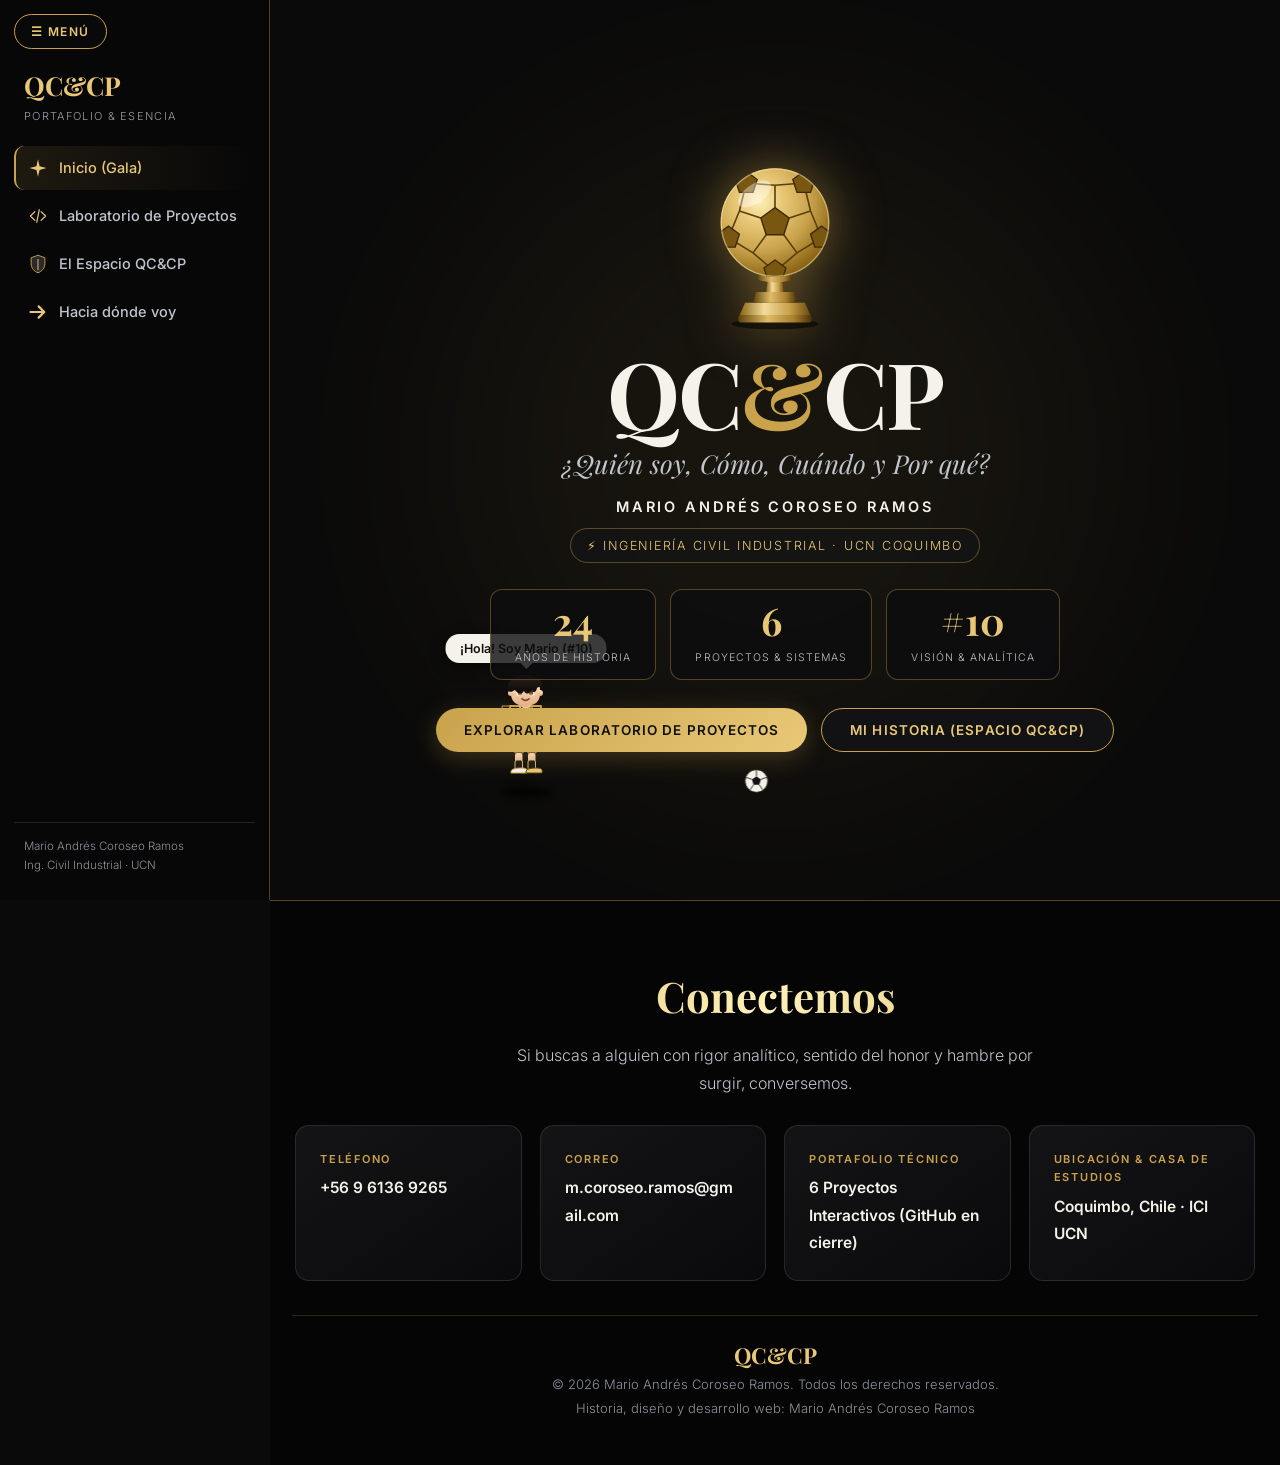
==== index.html @ 082228f5 "Rename index.html.html to index.html" ====
<!DOCTYPE html>
<html lang="es">
<head>
<meta charset="UTF-8">
<meta name="viewport" content="width=device-width, initial-scale=1, viewport-fit=cover">
<title>QC&CP · Mario Andrés Coroseo Ramos | Portafolio & Historia</title>
<link rel="preconnect" href="https://fonts.googleapis.com">
<link rel="preconnect" href="https://fonts.gstatic.com" crossorigin>
<link href="https://fonts.googleapis.com/css2?family=Inter:wght@300;400;500;600;700&family=JetBrains+Mono:wght@400;600&family=Playfair+Display:ital,wght@0,500;0,700;1,400&display=swap" rel="stylesheet">
<style>
:root{
  --bg:#0A0A0A;--panel:#121214;--panel2:#18181c;
  --gold:#C9A24B;--gold2:#E8C877;--silver:#C0C4CC;--text:#F5F2EA;
  --blueU:#1d4ed8;--redU:#dc2626;
  --line:rgba(192,196,204,.14);--goldLine:rgba(201,162,75,.38);
  color-scheme:dark;box-sizing:border-box;
  padding-top:env(safe-area-inset-top,0px);padding-bottom:env(safe-area-inset-bottom,0px)
}
*,*::before,*::after{box-sizing:inherit}
html{scroll-padding-top:env(safe-area-inset-top,0px);scroll-behavior:smooth}
body{margin:0;background:var(--bg);color:var(--text);font:300 16px/1.7 Inter,system-ui,sans-serif;overflow-x:hidden}
h1,h2,h3,h4{font-family:'Playfair Display',Georgia,serif;margin:0;font-weight:700}
.gold{background:linear-gradient(135deg,#C9A24B,#FFF1B8 50%,#C9A24B);-webkit-background-clip:text;background-clip:text;color:transparent}

/* Navegación Lateral */
#menuBtn{position:fixed;top:calc(14px + env(safe-area-inset-top,0px));left:14px;z-index:40;background:#0a0a0acc;border:1px solid var(--gold);color:var(--gold2);border-radius:999px;padding:9px 16px;font:600 12px Inter,sans-serif;letter-spacing:.12em;cursor:pointer;backdrop-filter:blur(8px);transition:.25s}
#menuBtn:hover{background:#C9A24B22;box-shadow:0 0 15px #C9A24B44}
nav{position:fixed;top:0;left:0;bottom:0;width:270px;z-index:35;background:#070708;border-right:1px solid var(--goldLine);padding:calc(68px + env(safe-area-inset-top,0px)) 14px 20px;transform:translateX(-100%);transition:transform .45s cubic-bezier(.5,0,0,1);overflow-y:auto;display:flex;flex-direction:column}
body.open nav{transform:none}
nav .brand{font:700 26px 'Playfair Display',serif;margin:0 10px 4px;color:var(--gold2)}
nav .brand-sub{font-size:11px;color:var(--silver);letter-spacing:.12em;text-transform:uppercase;margin:0 10px 20px;opacity:.8}
nav button{display:flex;gap:11px;align-items:center;width:100%;text-align:left;background:none;border:0;color:var(--silver);font:500 14.5px Inter,sans-serif;padding:12px;border-radius:10px;cursor:pointer;border-left:2px solid transparent;transition:.25s;margin-bottom:4px}
nav button:hover{color:var(--gold2);background:#ffffff08}
nav button.on{color:var(--gold2);border-left-color:var(--gold);background:linear-gradient(90deg,#C9A24B1f,transparent)}
nav button .ni{width:20px;height:20px;flex:0 0 auto}
nav .nav-foot{margin-top:auto;padding:14px 10px 4px;border-top:1px solid var(--line);font-size:11.5px;color:#8e939c}

main{transition:margin .45s cubic-bezier(.5,0,0,1)}
@media(min-width:1040px){body.open main{margin-left:270px}}
.view{display:none;min-height:100vh;padding:86px 22px 80px;animation:fade .6s ease}
.view.on{display:block}
@keyframes fade{from{opacity:0;transform:translateY(14px)}to{opacity:1;transform:none}}
.wrap{max-width:1080px;margin:0 auto;position:relative}
.title{font-size:clamp(32px,5.5vw,54px);margin-bottom:8px}
.sub{color:var(--silver);max-width:700px;margin:0 0 32px;font-size:16px}
.rule{width:90px;height:3px;background:linear-gradient(90deg,#C9A24B,#E8C877);border-radius:3px;margin:14px 0 22px}
.mini{position:absolute;right:0;top:-44px;width:54px;height:70px;pointer-events:none;animation:fl 6s ease-in-out infinite;filter:drop-shadow(0 0 10px #C9A24B88)}

/* Portada Gala */
#inicio{display:none;align-items:center;justify-content:center;text-align:center;position:relative;overflow:hidden}
#inicio.on{display:flex}
#inicio::before{content:"";position:absolute;width:72vmin;height:72vmin;background:var(--gold);opacity:.07;filter:blur(110px);border-radius:50%}
.trophy{display:block;width:136px;height:178px;margin:0 auto 14px;animation:fl 6s ease-in-out infinite;filter:drop-shadow(0 0 26px #C9A24B88)}
@keyframes fl{50%{transform:translateY(-14px)}}
.hero h1{font-size:clamp(46px,9.5vw,92px);letter-spacing:-.02em;line-height:1}
.hero h1 span{color:var(--gold)}
.hero h2{font:italic 400 clamp(17px,3vw,26px) 'Playfair Display',serif;color:var(--silver);margin:8px 0 14px}
.role-badge{display:inline-flex;align-items:center;gap:8px;border:1px solid var(--goldLine);background:#141416cc;padding:6px 16px;border-radius:999px;font-size:12.5px;letter-spacing:.14em;text-transform:uppercase;color:var(--gold2);margin-top:8px}
.cta-group{display:flex;gap:14px;justify-content:center;flex-wrap:wrap;margin-top:28px}
.cta{background:linear-gradient(135deg,#C9A24B,#E8C877);color:#111;border:0;border-radius:999px;padding:13px 28px;font:600 13.5px Inter,sans-serif;letter-spacing:.08em;cursor:pointer;transition:.25s;box-shadow:0 6px 24px #C9A24B44}
.cta:hover{transform:translateY(-2px);box-shadow:0 10px 30px #E8C87766}
.cta.sec{background:#121215;color:var(--gold2);border:1px solid var(--gold);box-shadow:none}
.cta.sec:hover{background:#C9A24B18}
.counters{display:flex;gap:14px;flex-wrap:wrap;justify-content:center;margin-top:26px}
.counters div{border:1px solid var(--goldLine);background:#0d0d10cc;border-radius:12px;padding:10px 24px;min-width:128px}
.counters b{display:block;font:700 38px/1.1 'Playfair Display',serif;color:var(--gold2)}
.counters small{color:var(--silver);letter-spacing:.1em;text-transform:uppercase;font-size:10.5px}

/* Selector de Trajes del Mini Mario */
.wardrobe-bar{display:flex;align-items:center;justify-content:space-between;flex-wrap:wrap;gap:12px;background:linear-gradient(145deg,#151519,#0d0d10);border:1px solid var(--goldLine);border-radius:14px;padding:12px 18px;margin-bottom:28px}
.wardrobe-bar span{font-size:13px;color:var(--silver);font-weight:500}
.wardrobe-bar span b{color:var(--gold2)}
.outfit-btns{display:flex;gap:8px;flex-wrap:wrap}
.outfit-btn{background:#0b0b0d;border:1px solid var(--line);color:var(--silver);padding:6px 12px;border-radius:999px;font:600 12px Inter,sans-serif;cursor:pointer;transition:.2s;display:flex;align-items:center;gap:6px}
.outfit-btn:hover,.outfit-btn.on{border-color:var(--gold);color:#111;background:linear-gradient(135deg,#C9A24B,#E8C877)}

/* Laboratorio de Proyectos (Grid & Simuladores) */
.proj-grid{display:grid;gap:24px;grid-template-columns:repeat(auto-fit,minmax(320px,1fr))}
.proj-card{background:linear-gradient(160deg,#151519,#0c0c0e);border:1px solid var(--line);border-radius:16px;overflow:hidden;display:flex;flex-direction:column;transition:.35s;position:relative}
.proj-card:hover,.proj-card.active-sim{border-color:var(--gold);transform:translateY(-5px);box-shadow:0 14px 36px #000c,0 0 24px #C9A24B28}
.proj-stage{position:relative;height:215px;background:#08080a;border-bottom:1px solid var(--line);padding:12px;overflow:hidden;font-family:'JetBrains Mono',monospace;user-select:none}
.stage-top{display:flex;align-items:center;justify-content:space-between;margin-bottom:8px;padding-bottom:6px;border-bottom:1px solid #ffffff12;font-size:10.5px;color:#8e939c}
.stage-dots{display:flex;gap:5px}
.stage-dots i{width:8px;height:8px;border-radius:50%;display:inline-block}
.stage-dots i:nth-child(1){background:#ff5f56}.stage-dots i:nth-child(2){background:#ffbd2e}.stage-dots i:nth-child(3){background:#27c93f}
.outfit-pill{background:#C9A24B22;border:1px solid var(--gold);color:var(--gold2);padding:2px 8px;border-radius:999px;font:600 10px Inter,sans-serif}

/* Cursor simulado dentro de cada proyecto */
.sim-cursor{position:absolute;width:18px;height:18px;z-index:10;pointer-events:none;filter:drop-shadow(0 2px 4px #000)}
.sim-cursor::after{content:"";position:absolute;left:-4px;top:-4px;width:22px;height:22px;border-radius:50%;border:2px solid var(--gold2);opacity:0;transform:scale(.4)}
.Cursor-1{animation:cur1 6s infinite ease-in-out}
.Cursor-2{animation:cur2 6.5s infinite ease-in-out}
.Cursor-3{animation:cur3 7s infinite ease-in-out}
.Cursor-4{animation:cur4 6s infinite ease-in-out}
.Cursor-5{animation:cur5 6.2s infinite ease-in-out}
.Cursor-6{animation:cur6 5.8s infinite ease-in-out}
@keyframes cur1{0%,100%{left:78%;top:76%}25%{left:28%;top:42%}30%{left:28%;top:42%;transform:scale(.85)}55%{left:74%;top:36%}60%{left:74%;top:36%;transform:scale(.85)}80%{left:52%;top:75%}}
@keyframes cur2{0%,100%{left:80%;top:78%}20%{left:24%;top:32%}45%{left:48%;top:54%}70%{left:78%;top:74%;transform:scale(.85)}}
@keyframes cur3{0%,100%{left:18%;top:74%}35%{left:48%;top:74%;transform:scale(.85)}70%{left:76%;top:38%}}
@keyframes cur4{0%,100%{left:25%;top:38%}30%{left:62%;top:38%;transform:scale(.85)}65%{left:75%;top:75%;transform:scale(.85)}}
@keyframes cur5{0%,100%{left:22%;top:44%}35%{left:68%;top:44%;transform:scale(.85)}70%{left:50%;top:74%}}
@keyframes cur6{0%,100%{left:30%;top:45%}40%{left:36%;top:40%;transform:scale(.88)}75%{left:78%;top:68%;transform:scale(.88)}}

/* Componentes de las simulaciones UI */
.ui-grid{display:grid;grid-template-columns:1fr 1fr;gap:8px;font-size:11px}
.ui-box{background:#121318;border:1px solid #ffffff14;border-radius:6px;padding:7px}
.ui-kpi{font-size:15px;font-weight:700;color:var(--gold2);display:block}
.ui-bar{height:6px;background:#222;border-radius:4px;overflow:hidden;margin-top:4px}
.ui-bar > span{display:block;height:100%;background:linear-gradient(90deg,#C9A24B,#27c93f);animation:barPulse 4s infinite alternate}
@keyframes barPulse{0%{width:62%}100%{width:94%}}
.ui-btn-sim{display:inline-block;margin-top:6px;padding:4px 9px;border-radius:4px;background:#C9A24B33;border:1px solid var(--gold);color:var(--gold2);font-size:10px;animation:btnFlash 3s infinite}
@keyframes btnFlash{0%,80%,100%{background:#C9A24B22;color:var(--gold2)}90%{background:var(--gold2);color:#111}}
.sap-step{display:flex;align-items:center;justify-content:space-between;background:#12141a;border:1px solid #ffffff14;padding:4px 8px;border-radius:4px;margin-bottom:4px;font-size:10.5px}
.sap-step b{color:var(--gold2)}
.sap-ok{color:#27c93f;font-weight:700;animation:blinkOk 3s infinite}
@keyframes blinkOk{0%,45%{opacity:.25}50%,100%{opacity:1}}

.proj-body{padding:20px 22px 22px;display:flex;flex-direction:column;flex:1}
.proj-body small{color:var(--gold);letter-spacing:.15em;text-transform:uppercase;font-size:11px;font-weight:600}
.proj-body h3{font-size:21px;margin:4px 0 8px;color:var(--text)}
.proj-body p{color:var(--silver);font-size:14px;margin:0 0 14px;flex:1}
.tech-tags{display:flex;gap:6px;flex-wrap:wrap;margin-bottom:16px}
.tech-tags span{font-size:11px;background:#ffffff09;border:1px solid var(--line);color:var(--silver);padding:3px 9px;border-radius:6px}
.proj-actions{display:flex;gap:10px;align-items:center;margin-top:auto}
.btn-gh{flex:1;display:inline-flex;align-items:center;justify-content:center;gap:8px;background:linear-gradient(135deg,#C9A24B,#E8C877);color:#111;text-decoration:none;font:600 12.5px Inter,sans-serif;padding:10px 14px;border-radius:9px;transition:.25s;cursor:pointer;border:0}
.btn-gh:hover{filter:brightness(1.1);transform:translateY(-1px)}
.btn-gh.pending{background:#18181f;color:var(--gold2);border:1px dashed var(--gold)}
.btn-gh.pending:hover{background:#C9A24B22}
.btn-try{background:#16161a;border:1px solid var(--goldLine);color:var(--gold2);padding:10px 12px;border-radius:9px;font:600 12px Inter,sans-serif;cursor:pointer;transition:.2s}
.btn-try:hover{background:#C9A24B22}

/* Espacio Unificado QC&CP (Sub-tabs) */
.subtabs{display:flex;gap:8px;flex-wrap:wrap;margin-bottom:26px;border-bottom:1px solid var(--line);padding-bottom:14px}
.subtab{background:#121215;border:1px solid var(--line);color:var(--silver);padding:9px 18px;border-radius:999px;font:600 13px Inter,sans-serif;cursor:pointer;transition:.25s}
.subtab:hover{color:var(--gold2);border-color:var(--goldLine)}
.subtab.on{background:linear-gradient(135deg,#C9A24B,#E8C877);color:#111;border-color:transparent}
.subpane{display:none;animation:fade .45s ease}
.subpane.on{display:block}

/* Cards, Ficha y Timeline */
.grid{display:grid;gap:18px;grid-template-columns:repeat(auto-fit,minmax(220px,1fr))}
.card{background:linear-gradient(145deg,#141416,#0a0a0c);border:1px solid var(--line);border-radius:14px;padding:24px;transition:.35s;position:relative}
.card:hover{border-color:#C9A24B88;transform:translateY(-4px);box-shadow:0 10px 30px #C9A24B22}
.card h3{font-size:21px;color:var(--text);margin-bottom:8px}
.card p{margin:0;color:var(--silver);font-size:14.5px}
svg.ico{width:42px;height:42px;margin-bottom:10px;display:block}
.quote{font:italic 400 clamp(19px,3vw,25px)/1.5 'Playfair Display',serif;color:var(--gold2);border-left:3px solid var(--gold);padding-left:20px;margin:0 0 28px}

/* Bloque Destacado: Belén · Mi Mayor Logro */
.belen-showcase{margin-top:26px;background:linear-gradient(145deg,#1b1318 0%,#121016 55%,#1b160e 100%);border:2px solid var(--gold);border-radius:18px;padding:28px;position:relative;overflow:hidden;box-shadow:0 14px 38px #000c,0 0 28px #C9A24B28}
.belen-showcase::before{content:"";position:absolute;right:-50px;top:-50px;width:220px;height:220px;background:radial-gradient(circle,#E8C87728,transparent 70%);pointer-events:none}
.belen-badge{display:inline-flex;align-items:center;gap:8px;background:linear-gradient(135deg,#C9A24B,#E8C877);color:#111;font:700 11px Inter,sans-serif;letter-spacing:.14em;text-transform:uppercase;padding:5px 14px;border-radius:999px;margin-bottom:12px}
.belen-showcase h3{font-size:clamp(24px,3.6vw,32px);color:var(--gold2);margin-bottom:10px}
.belen-showcase p{color:var(--text);font-size:15.2px;margin:0 0 12px;line-height:1.75}
.belen-pillars{display:grid;grid-template-columns:repeat(auto-fit,minmax(210px,1fr));gap:12px;margin-top:18px}
.belen-pillar{background:#0b0b0ecc;border:1px solid var(--goldLine);border-radius:12px;padding:14px}
.belen-pillar b{display:block;color:var(--gold2);font-size:13.5px;margin-bottom:4px}
.belen-pillar span{color:var(--silver);font-size:13px;line-height:1.5;display:block}

.split{display:grid;gap:30px;grid-template-columns:repeat(auto-fit,minmax(280px,1fr));align-items:start}
.fut{border:2px solid var(--gold);border-radius:14px;padding:22px;background:linear-gradient(180deg,#1b1b1b,#0a0a0a);box-shadow:0 0 30px #C9A24B33;position:relative;overflow:hidden}
.fut::before{content:"";position:absolute;inset:-50% auto -50% -60%;width:40%;background:linear-gradient(90deg,transparent,#E8C87722,transparent);transform:rotate(20deg);animation:sh 5s infinite}
@keyframes sh{to{left:140%}}
.fut h3{text-align:center;font-size:30px;color:var(--gold2);letter-spacing:.1em;text-transform:uppercase}
.fut .pos{text-align:center;color:var(--silver);border-bottom:1px solid #C9A24B44;padding-bottom:12px;margin-bottom:14px}
.stats{display:flex;justify-content:space-around;margin-bottom:14px}
.stats b{display:block;text-align:center;font:700 30px 'Playfair Display',serif;color:var(--gold)}
.stats small{font-size:11px;letter-spacing:.1em;text-transform:uppercase;color:var(--silver)}
.row{display:flex;justify-content:space-between;gap:10px;border-bottom:1px solid #C9A24B1c;padding:6px 0;font-size:14px}
.row span:first-child{color:var(--silver)}
.row span:last-child{text-align:right;font-weight:600}

.tl{position:relative;padding:10px 0 10px 34px;margin-left:8px}
.tl::before{content:"";position:absolute;left:0;top:0;bottom:0;width:2px;background:#ffffff18}
.tl .fill{position:absolute;left:0;top:0;width:2px;height:100%;background:linear-gradient(#C9A24B,#E8C877);box-shadow:0 0 12px #E8C877}
.it{position:relative;margin-bottom:20px}
.it::before{content:"";position:absolute;left:-41px;top:14px;width:14px;height:14px;border-radius:50%;background:var(--gold2);border:3px solid var(--gold);box-shadow:0 0 12px var(--gold2)}
.it button{all:unset;display:block;width:100%;cursor:pointer;background:var(--panel);border:1px solid var(--line);border-radius:14px;padding:16px 20px;box-sizing:border-box}
.it button:hover,.it.open button{border-color:#C9A24B88}
.it small{color:var(--gold);letter-spacing:.18em;text-transform:uppercase;font-size:11.5px;font-weight:600}
.it h3{font-size:21px;margin:2px 0}
.it .more{max-height:0;overflow:hidden;transition:max-height .5s ease;color:var(--silver);font-size:14.5px}
.it.open .more{max-height:520px}
.it .more p{margin:10px 0 0}
.tag{display:inline-block;margin-top:10px;font-size:11.5px;color:#111;background:var(--gold2);border-radius:999px;padding:2px 12px;font-weight:600}

/* Historias Carrusel Anime */
#stories{max-width:980px;margin:0 auto}
.viewport{overflow:hidden;border-radius:18px}
.track{display:flex;transition:transform .85s cubic-bezier(.6,0,.2,1)}
.slide{flex:0 0 100%;display:grid;grid-template-columns:1.1fr 1fr;gap:26px;align-items:center;padding:6px}
@media(max-width:760px){.slide{grid-template-columns:1fr}}
.scene{position:relative;height:300px;border-radius:16px;overflow:hidden;border:1px solid #C9A24B66;box-shadow:inset 0 0 40px #000a}
.scene::before{content:"";position:absolute;inset:-40%;background:repeating-conic-gradient(from 0deg,rgba(232,200,119,.04) 0deg 4deg,transparent 4deg 14deg);pointer-events:none}
.scene::after{content:"";position:absolute;left:0;right:0;bottom:0;height:22%;background:linear-gradient(transparent,#00000099)}
.el{position:absolute;font-style:normal;line-height:1;overflow:visible}
.slide:not(.act) .el{animation-play-state:paused}
.a-bob{animation:bob 1.2s ease-in-out infinite alternate}
.a-jump{animation:bob .6s ease-in infinite alternate;--h:-65px}
.a-float{animation:bob 2.8s ease-in-out infinite alternate;--h:-14px}
.a-walk{animation:walk 2.4s ease-in-out infinite alternate}
.a-shake{animation:shk .25s ease-in-out infinite alternate}
.a-spin{animation:spn 4s linear infinite}
.a-pulse{animation:pls .8s ease-in-out infinite alternate}
.a-fall{animation:fal 2.2s ease-in infinite}
.a-wave{animation:wav 2.6s ease-in-out infinite alternate}
.a-roll{animation:rol 2.4s ease-in-out infinite alternate}
.a-sway{animation:swy .7s ease-in-out infinite alternate;transform-origin:50% 100%}
.a-trip{animation:trp 2.4s ease-in-out infinite;transform-origin:50% 100%}
@keyframes bob{to{transform:translateY(var(--h,-14px))}}
@keyframes walk{from{transform:translateX(calc(var(--d,55px)*-1))}to{transform:translateX(var(--d,55px))}}
@keyframes shk{from{transform:rotate(-8deg)}to{transform:rotate(8deg)}}
@keyframes spn{to{transform:rotate(360deg)}}
@keyframes pls{to{transform:scale(1.24)}}
@keyframes fal{0%{transform:translateY(-20px);opacity:0}30%{opacity:1}100%{transform:translateY(85px) rotate(18deg);opacity:0}}
@keyframes wav{from{transform:translate(-22px,0)}to{transform:translate(22px,-8px)}}
@keyframes rol{from{transform:translateX(-65px) rotate(0)}to{transform:translateX(65px) rotate(540deg)}}
@keyframes swy{from{transform:rotate(-7deg) translateY(0)}to{transform:rotate(7deg) translateY(-8px)}}
@keyframes trp{0%,100%{transform:rotate(0)}35%{transform:rotate(-10deg)}65%{transform:rotate(62deg) translateY(14px)}85%{transform:rotate(62deg) translateY(14px)}}
.cap{position:absolute;left:14px;bottom:10px;z-index:2;font-size:11.5px;letter-spacing:.14em;text-transform:uppercase;color:var(--gold2);font-weight:600}
.txt small{color:var(--gold);letter-spacing:.18em;text-transform:uppercase;font-size:12px;font-weight:600}
.txt h3{font-size:clamp(24px,3.8vw,34px);margin:4px 0 10px}
.txt p{color:var(--silver);font-size:15.5px;margin:0}
.ctrl{display:flex;align-items:center;justify-content:center;gap:14px;margin-top:20px}
.ctrl>button{background:none;border:1px solid var(--gold);color:var(--gold2);width:40px;height:40px;border-radius:50%;font-size:20px;cursor:pointer}
#dots{display:flex;gap:7px;flex-wrap:wrap;justify-content:center}
#dots button{width:9px;height:9px;padding:0;border-radius:50%;border:0;background:#ffffff30;cursor:pointer}
#dots button.on{background:var(--gold2);box-shadow:0 0 8px var(--gold2)}
.cnt{text-align:center;color:#8e939c;font-size:12.5px;margin-top:8px;letter-spacing:.1em}

/* Tarjeta Destacada Meta de Vida: Universidad de Chile */
.dream-card{margin-top:28px;background:linear-gradient(135deg,#0c1938 0%,#111827 55%,#1f1218 100%);border:2px solid var(--gold);border-radius:18px;padding:28px;position:relative;overflow:hidden;box-shadow:0 14px 40px #000c,0 0 30px #1d4ed833;text-align:left}
.dream-card::before{content:"";position:absolute;right:-60px;top:-60px;width:240px;height:240px;background:radial-gradient(circle,#1d4ed844,transparent 70%);pointer-events:none}
.dream-badge{display:inline-flex;align-items:center;gap:8px;background:linear-gradient(90deg,#1d4ed8,#dc2626);color:#fff;font:700 11px Inter,sans-serif;letter-spacing:.14em;text-transform:uppercase;padding:5px 14px;border-radius:999px;margin-bottom:12px}
.dream-card h3{font-size:clamp(24px,3.6vw,32px);color:var(--gold2);margin-bottom:10px}
.dream-card p{color:var(--text);font-size:15.5px;margin:0;max-width:820px}
.roadmap-tag{display:inline-block;font-size:11px;letter-spacing:.14em;text-transform:uppercase;color:var(--gold);font-weight:700;margin-bottom:6px}

/* Personaje Mini Mario Anime & Trajes */
#field{position:absolute;inset:0;overflow:hidden;pointer-events:none;z-index:1}
.heroin{position:relative;z-index:2;max-width:780px;padding:0 14px}
#mario{position:absolute;left:0;top:0;width:68px;height:118px;transform-origin:34px 118px;will-change:transform}
#mario::after{content:"";position:absolute;left:8px;bottom:-5px;width:52px;height:10px;background:#000;border-radius:50%;filter:blur(3px);opacity:.7;z-index:-1}
#mario svg,.bud svg{overflow:visible;width:68px;height:118px}
#mario g,.bud g{transform-box:view-box}
.lg,.ar{transition:transform .2s}
.hair-front{animation:hairBreeze 2.4s ease-in-out infinite alternate;transform-origin:30px 6px}
@keyframes hairBreeze{from{transform:rotate(-1.5deg)}to{transform:rotate(2deg)}}
.walk .lgL{transform-origin:25px 66px;animation:sw .42s ease-in-out infinite alternate}
.walk .lgR{transform-origin:35px 66px;animation:sw .42s ease-in-out infinite alternate-reverse}
.walk .arL{transform-origin:15px 36px;animation:sw .42s ease-in-out infinite alternate-reverse}
.walk .arR{transform-origin:45px 36px;animation:sw .42s ease-in-out infinite alternate}
.kick .lgR{transform-origin:35px 66px;animation:kk .35s ease-out}
.wave .arR{transform-origin:45px 36px;animation:wv .35s ease-in-out infinite alternate;transform:rotate(148deg)}
@keyframes sw{from{transform:rotate(-26deg)}to{transform:rotate(26deg)}}
@keyframes kk{0%{transform:rotate(-38deg)}60%{transform:rotate(68deg)}100%{transform:rotate(0)}}
@keyframes wv{from{transform:rotate(135deg)}to{transform:rotate(168deg)}}

/* Visibilidad de Trajes en el SVG del Mini Mario */
.gear{opacity:0;transition:opacity .28s ease;pointer-events:none}
.mario-char[data-outfit="gala"] .g-gala,
.mario-char[data-outfit="helmet"] .g-helmet,
.mario-char[data-outfit="exec"] .g-exec,
.mario-char[data-outfit="research"] .g-research,
.mario-char[data-outfit="thinker"] .g-thinker,
.mario-char[data-outfit="finance"] .g-finance,
.mario-char[data-outfit="data"] .g-data{opacity:1}

#ball2{position:absolute;left:0;top:0;will-change:transform}
#bubble{position:absolute;transform:translateX(-50%);background:#F5F2EA;color:#111;font:600 12.5px Inter,sans-serif;padding:7px 14px;border-radius:14px;white-space:nowrap;opacity:0;transition:opacity .3s;box-shadow:0 4px 14px #0009}
#bubble::after{content:"";position:absolute;left:50%;bottom:-6px;margin-left:-6px;border:6px solid transparent;border-bottom:0;border-top-color:#F5F2EA}
#bubble.on{opacity:1}

/* Buddy Flotante Esquina Inferior Derecha */
#buddy{position:fixed;right:calc(14px + env(safe-area-inset-right,0px));bottom:calc(10px + env(safe-area-inset-bottom,0px));width:88px;height:152px;z-index:30;pointer-events:none;display:none;transition:opacity .4s;transform-origin:100% 100%}
#buddy.on{display:block}
#buddy.hide{opacity:0}
@media(max-width:600px){#buddy{transform:scale(.82)}}
#bm{position:relative;width:88px;height:152px}
.bud{position:absolute;left:0;top:0;width:68px;height:118px;transform-origin:0 0;transform:translateX(88px) scale(-1.26,1.26)}
#bbub{position:absolute;right:0;bottom:156px;width:max-content;max-width:230px;background:#F5F2EA;color:#111;font:600 12.5px/1.38 Inter,sans-serif;padding:9px 14px;border-radius:14px;opacity:0;transform:translateY(6px);transition:opacity .3s,transform .3s;box-shadow:0 6px 20px #000b;border:1.5px solid var(--gold)}
#bbub::after{content:"";position:absolute;right:34px;bottom:-6px;border:6px solid transparent;border-bottom:0;border-top-color:#F5F2EA}
#bbub.on{opacity:1;transform:none}

/* Footer Contacto */
#contacto{border-top:1px solid #C9A24B66;background:#050506;padding:60px 22px 44px;text-align:center}
#contacto h3{font-size:clamp(28px,4.8vw,42px)}
#contacto .grid{margin:28px auto;max-width:960px;text-align:left}
#contacto .card{display:block;text-decoration:none;color:inherit}
#contacto small{display:block;color:var(--gold);letter-spacing:.16em;text-transform:uppercase;font-size:11px;font-weight:600;margin-bottom:6px}
#contacto b{font:600 15.5px/1.4 Inter,sans-serif;color:var(--text);word-break:break-word}
.credits{color:#8e939c;font-size:13px;line-height:1.9;margin-top:34px;padding-top:24px;border-top:1px solid #C9A24B33}
</style>
</head>
<body>

<!-- LIBRERÍA DE SÍMBOLOS SVG ANIME & ICONOS -->
<svg width="0" height="0" style="position:absolute" aria-hidden="true">
  <defs>
    <linearGradient id="gGold" x1="0" y1="0" x2="1" y2="0"><stop offset="0" stop-color="#8a6414"/><stop offset=".35" stop-color="#F3DC9B"/><stop offset=".7" stop-color="#C9A24B"/><stop offset="1" stop-color="#6b4a0c"/></linearGradient>
    <linearGradient id="gBase" x1="0" y1="0" x2="1" y2="0"><stop offset="0" stop-color="#5e430c"/><stop offset=".4" stop-color="#E0BC68"/><stop offset=".75" stop-color="#A9812F"/><stop offset="1" stop-color="#4a3208"/></linearGradient>
    <radialGradient id="gBall" cx=".36" cy=".3" r=".85"><stop offset="0" stop-color="#FFF1B8"/><stop offset=".25" stop-color="#E8C877"/><stop offset=".55" stop-color="#C9A24B"/><stop offset=".85" stop-color="#8a6414"/><stop offset="1" stop-color="#4a3208"/></radialGradient>
    <linearGradient id="gSkin" x1="0" y1="0" x2="0" y2="1"><stop offset="0" stop-color="#FFE1C6"/><stop offset="1" stop-color="#E5B289"/></linearGradient>
    <linearGradient id="gHair" x1="0" y1="0" x2="0" y2="1"><stop offset="0" stop-color="#2B201A"/><stop offset="1" stop-color="#0E0A08"/></linearGradient>
    <linearGradient id="gEye" x1="0" y1="0" x2="0" y2="1"><stop offset="0" stop-color="#1E140C"/><stop offset=".55" stop-color="#7A5220"/><stop offset="1" stop-color="#E8C877"/></linearGradient>
    <clipPath id="cBall"><circle cx="100" cy="100" r="80"/></clipPath>
  </defs>

  <!-- Trofeo Balón de Oro -->
  <symbol id="bd" viewBox="0 0 200 260">
    <ellipse cx="100" cy="249" rx="64" ry="8" fill="#000" opacity=".55"/>
    <path d="M56 218h88l8 18H48z" fill="url(#gGold)"/>
    <rect x="46" y="236" width="108" height="11" rx="4" fill="url(#gBase)"/>
    <path d="M72 202h56l4 16H68z" fill="url(#gBase)"/>
    <path d="M90 180h20l3 22H87z" fill="url(#gGold)"/>
    <ellipse cx="100" cy="181" rx="26" ry="7" fill="url(#gBase)"/>
    <circle cx="100" cy="100" r="80" fill="url(#gBall)"/>
    <g clip-path="url(#cBall)">
      <path d="M100 78V45M120.9 93.2L152.3 83M112.9 117.8l19.4 26.7M87.1 117.8L67.7 144.5M79.1 93.2L47.7 83M100 45L57.7 41.8M100 45l42.3-3.2M152.3 83l-10-41.2M152.3 83l16.2 39.2M132.3 144.5l36.2-22.3M132.3 144.5L100 172M67.7 144.5L100 172M67.7 144.5L31.5 122.2M47.7 83l-16.2 39.2M47.7 83l10-41.2" stroke="#5a3f0a" stroke-width="2.4" fill="none"/>
      <polygon points="100,78 120.9,93.2 112.9,117.8 87.1,117.8 79.1,93.2" fill="#7a5710" stroke="#3d2a06" stroke-width="2"/>
      <polygon points="132.3,55.5 126.2,36.5 142.3,24.8 158.5,36.5 152.3,55.5" fill="#7a5710" stroke="#3d2a06" stroke-width="2"/>
      <polygon points="152.3,117 168.5,105.2 184.6,117 178.5,136 158.5,136" fill="#7a5710" stroke="#3d2a06" stroke-width="2"/>
      <polygon points="100,155 116.2,166.7 110,185.8 90,185.8 83.8,166.7" fill="#7a5710" stroke="#3d2a06" stroke-width="2"/>
      <polygon points="47.7,117 41.5,136 21.5,136 15.4,117 31.5,105.2" fill="#7a5710" stroke="#3d2a06" stroke-width="2"/>
      <polygon points="67.7,55.5 47.7,55.5 41.5,36.5 57.7,24.8 73.8,36.5" fill="#7a5710" stroke="#3d2a06" stroke-width="2"/>
    </g>
    <ellipse cx="70" cy="58" rx="28" ry="14" transform="rotate(-35 70 58)" fill="#fff" opacity=".38"/>
    <circle cx="100" cy="100" r="79" fill="none" stroke="#fff3c4" stroke-opacity=".45" stroke-width="2"/>
  </symbol>

  <!-- Personajes Anime para las Historias -->
  <symbol id="s-kid" viewBox="0 0 64 64">
    <ellipse cx="32" cy="59" rx="14" ry="3.5" fill="#000" opacity=".45"/>
    <rect x="23" y="43" width="7" height="14" rx="3" fill="#181818" stroke="#C9A24B" stroke-width=".8"/>
    <rect x="34" y="43" width="7" height="14" rx="3" fill="#181818" stroke="#C9A24B" stroke-width=".8"/>
    <ellipse cx="26" cy="57" rx="5" ry="2.6" fill="#E8C877"/>
    <ellipse cx="38" cy="57" rx="5" ry="2.6" fill="#E8C877"/>
    <rect x="13" y="28" width="7" height="15" rx="3.5" fill="url(#gSkin)"/>
    <rect x="44" y="28" width="7" height="15" rx="3.5" fill="url(#gSkin)"/>
    <path d="M20 26h24l2 19H18z" fill="var(--c,#C9A24B)" stroke="#111" stroke-width="1.2" stroke-linejoin="round"/>
    <path d="M27 26l5 6 5-6" fill="none" stroke="#FFF1B8" stroke-width="1.3"/>
    <circle cx="20" cy="16" r="2.6" fill="url(#gSkin)"/>
    <circle cx="44" cy="16" r="2.6" fill="url(#gSkin)"/>
    <path d="M20 12c0-7 24-7 24 0v5c0 7-5 11-12 11s-12-4-12-11z" fill="url(#gSkin)"/>
    <ellipse cx="26.5" cy="16.5" rx="2.7" ry="3.3" fill="url(#gEye)"/>
    <ellipse cx="37.5" cy="16.5" rx="2.7" ry="3.3" fill="url(#gEye)"/>
    <path d="M23.5 14q3-2 6 0M34.5 14q3-2 6 0" stroke="#140d08" stroke-width="1.5" fill="none" stroke-linecap="round"/>
    <circle cx="25.5" cy="15.2" r="1.1" fill="#fff"/>
    <circle cx="36.5" cy="15.2" r="1.1" fill="#fff"/>
    <ellipse cx="22.5" cy="19.5" rx="2.2" ry="1" fill="#f08070" opacity=".45"/>
    <ellipse cx="41.5" cy="19.5" rx="2.2" ry="1" fill="#f08070" opacity=".45"/>
    <path d="M29 21.5q3 2.6 6 0" stroke="#7a3b2b" stroke-width="1.5" fill="none" stroke-linecap="round"/>
    <path d="M17 15C16 6 24 2 32 2s16 4 15 13c-2-3-4-4-6-3-1 3-3 5-5 2-2 3-5 4-7 1-3 3-6 2-8-1-2 1-3 2-4 1z" fill="url(#gHair)"/>
    <path d="M25 2l-5-3 3 5M32 1l2-4 2 4M39 3l6-2-3 5" fill="#18110c"/>
  </symbol>

  <!-- Símbolo Anime de Belén -->
  <symbol id="s-belen" viewBox="0 0 64 64">
    <ellipse cx="32" cy="59" rx="14" ry="3.5" fill="#000" opacity=".45"/>
    <!-- Cabello largo atrás -->
    <path d="M15 16c-2 12-3 26 2 32h30c5-6 4-20 2-32z" fill="#1c120d"/>
    <rect x="24" y="44" width="6.5" height="13" rx="3" fill="url(#gSkin)"/>
    <rect x="33.5" y="44" width="6.5" height="13" rx="3" fill="url(#gSkin)"/>
    <ellipse cx="27" cy="57" rx="4.5" ry="2.4" fill="#E8C877"/>
    <ellipse cx="37" cy="57" rx="4.5" ry="2.4" fill="#E8C877"/>
    <rect x="14" y="28" width="6.5" height="15" rx="3.2" fill="url(#gSkin)"/>
    <rect x="43.5" y="28" width="6.5" height="15" rx="3.2" fill="url(#gSkin)"/>
    <!-- Vestido elegante dorado/vino -->
    <path d="M21 26h22l4 20H17z" fill="#c94b6b" stroke="#E8C877" stroke-width="1.3" stroke-linejoin="round"/>
    <path d="M27 26l5 5 5-5" fill="none" stroke="#FFF1B8" stroke-width="1.3"/>
    <path d="M20 12c0-7 24-7 24 0v5c0 7-5 11-12 11s-12-4-12-11z" fill="url(#gSkin)"/>
    <ellipse cx="26.5" cy="16.5" rx="2.8" ry="3.4" fill="url(#gEye)"/>
    <ellipse cx="37.5" cy="16.5" rx="2.8" ry="3.4" fill="url(#gEye)"/>
    <path d="M23.5 13.5q3-2 6 0M34.5 13.5q3-2 6 0" stroke="#140d08" stroke-width="1.4" fill="none" stroke-linecap="round"/>
    <circle cx="25.5" cy="15.2" r="1.1" fill="#fff"/>
    <circle cx="36.5" cy="15.2" r="1.1" fill="#fff"/>
    <ellipse cx="22.5" cy="19.5" rx="2.5" ry="1.2" fill="#ff7b8b" opacity=".55"/>
    <ellipse cx="41.5" cy="19.5" rx="2.5" ry="1.2" fill="#ff7b8b" opacity=".55"/>
    <path d="M29 21.5q3 2.8 6 0" stroke="#9e3b4b" stroke-width="1.6" fill="none" stroke-linecap="round"/>
    <path d="M16 16C16 5 24 2 32 2s16 3 16 14c-3-4-6-5-9-3-3 2-5 2-7 0-3 2-6 1-9-1-2 1-5 2-7 4z" fill="url(#gHair)"/>
  </symbol>

  <!-- Símbolo de Cartas Selladas -->
  <symbol id="s-letter" viewBox="0 0 64 64">
    <rect x="8" y="16" width="48" height="34" rx="4" fill="#F5F2EA" stroke="#C9A24B" stroke-width="2.2"/>
    <path d="M10 18l22 17 22-17" fill="none" stroke="#C9A24B" stroke-width="2.2" stroke-linejoin="round"/>
    <path d="M32 39s-7-4.5-7-9a4 4 0 0 1 7-2.5A4 4 0 0 1 39 30c0 4.5-7 9-7 9z" fill="#dc2626"/>
  </symbol>

  <symbol id="s-kids" viewBox="0 0 64 64">
    <use href="#s-kid"/>
    <rect x="35" y="10.5" width="6.5" height="3" rx="1" fill="#F5F2EA" stroke="#c96b5b" stroke-width=".7" transform="rotate(-8 38 12)"/>
    <path d="M19 13h26l-1.5 6.5c-.4 1.5-2 2.3-4.5 2.3h-4c-1.5 0-2.5-.8-3-2-.5 1.2-1.5 2-3 2h-4c-2.5 0-4.1-.8-4.5-2.3z" fill="#0c0c0f" stroke="#E8C877" stroke-width="1.3"/>
    <path d="M22 14.5l3 4.5M26 14.5l2 3M36 14.5l3 4.5" stroke="#fff" stroke-width="1.2" stroke-linecap="round" opacity=".75"/>
  </symbol>

  <symbol id="s-baby" viewBox="0 0 64 64">
    <ellipse cx="32" cy="58" rx="15" ry="4" fill="#000" opacity=".4"/>
    <ellipse cx="32" cy="46" rx="15" ry="12" fill="#F5F2EA" stroke="#E8C877" stroke-width="1.4"/>
    <path d="M21 41q11 8 22 0" fill="none" stroke="#C9A24B" stroke-width="1.2" opacity=".7"/>
    <circle cx="32" cy="24" r="15" fill="url(#gSkin)"/>
    <ellipse cx="26" cy="25.5" rx="3" ry="3.6" fill="url(#gEye)"/>
    <ellipse cx="38" cy="25.5" rx="3" ry="3.6" fill="url(#gEye)"/>
    <circle cx="24.8" cy="24" r="1.3" fill="#fff"/>
    <circle cx="36.8" cy="24" r="1.3" fill="#fff"/>
    <ellipse cx="21" cy="28.5" rx="2.6" ry="1.2" fill="#ff7b7b" opacity=".5"/>
    <ellipse cx="43" cy="28.5" rx="2.6" ry="1.2" fill="#ff7b7b" opacity=".5"/>
    <circle cx="32" cy="31" r="2.8" fill="#6fb7e8" stroke="#F5F2EA" stroke-width="1.2"/>
    <path d="M24 11c4-5 12-5 16 0-3-1-5 1-8 3-2-3-5-4-8-3z" fill="url(#gHair)"/>
    <circle cx="17" cy="44" r="4" fill="url(#gSkin)"/>
    <circle cx="47" cy="44" r="4" fill="url(#gSkin)"/>
  </symbol>

  <!-- Símbolos de Historias y Aventuras -->
  <symbol id="s-surf" viewBox="0 0 64 64">
    <path d="M8 52C22 14 44 6 56 10c4 12-4 34-48 42z" fill="#E8C877" stroke="#111" stroke-width="2"/>
    <path d="M12 48L52 14" stroke="#dc2626" stroke-width="3"/>
    <path d="M20 42L46 20" stroke="#1d4ed8" stroke-width="2"/>
  </symbol>
  <symbol id="s-heli" viewBox="0 0 64 64">
    <path d="M6 12h52" stroke="#E8C877" stroke-width="3" stroke-linecap="round"/>
    <rect x="30" y="12" width="4" height="7" fill="#C0C4CC"/>
    <path d="M18 26c0-6 8-9 18-9h10c6 0 10 5 10 11s-4 9-12 9H24l-14-5v-6l8 2z" fill="#dc2626" stroke="#F5F2EA" stroke-width="1.8"/>
    <path d="M36 20h14c3 0 5 3 5 6h-19z" fill="#7fc4ff"/>
    <path d="M22 37v6M42 37v6M16 43h32l4-3" stroke="#C0C4CC" stroke-width="2.5" fill="none" stroke-linecap="round"/>
  </symbol>
  <symbol id="s-boat" viewBox="0 0 64 64">
    <path d="M6 38h52l-8 14H14z" fill="#dc2626" stroke="#F5F2EA" stroke-width="2"/>
    <path d="M18 38l6-12h16l6 12" fill="#F5F2EA" opacity=".9"/>
    <circle cx="24" cy="34" r="3" fill="#E8C877"/><circle cx="32" cy="34" r="3" fill="#E8C877"/><circle cx="40" cy="34" r="3" fill="#E8C877"/>
  </symbol>
  <symbol id="s-tent" viewBox="0 0 64 64">
    <path d="M6 52L32 14l26 38z" fill="#C9A24B" stroke="#F5F2EA" stroke-width="2" stroke-linejoin="round"/>
    <path d="M32 14v38" stroke="#111" stroke-width="2"/>
    <path d="M22 52l10-18 10 18z" fill="#1a1a22"/>
  </symbol>
  <symbol id="s-food" viewBox="0 0 64 64">
    <rect x="14" y="20" width="36" height="34" rx="8" fill="#dc2626" stroke="#E8C877" stroke-width="2"/>
    <path d="M24 20v-6a8 8 0 0 1 16 0v6" fill="none" stroke="#E8C877" stroke-width="3"/>
    <circle cx="32" cy="37" r="8" fill="#F5F2EA"/>
    <path d="M28 37h8M32 33v8" stroke="#dc2626" stroke-width="2.5"/>
  </symbol>
  <symbol id="s-sun" viewBox="0 0 64 64">
    <circle cx="32" cy="32" r="14" fill="#ff9f1c" stroke="#FFF1B8" stroke-width="2"/>
    <path d="M32 6v8M32 50v8M6 32h8M50 32h8M14 14l6 6M44 44l6 6M50 14l-6 6M20 44l-6 6" stroke="#E8C877" stroke-width="3" stroke-linecap="round"/>
  </symbol>

  <!-- Otros iconos -->
  <symbol id="s-bed" viewBox="0 0 64 64"><rect x="4" y="30" width="56" height="16" rx="3" fill="#2d2d3d" stroke="#C9A24B" stroke-width="2"/><rect x="4" y="20" width="6" height="38" rx="2" fill="#C9A24B"/><rect x="54" y="34" width="6" height="24" rx="2" fill="#C9A24B"/><rect x="12" y="23" width="18" height="9" rx="4" fill="#F5F2EA"/><rect x="30" y="30" width="24" height="14" fill="#C0C4CC" opacity=".8"/></symbol>
  <symbol id="s-stand" viewBox="0 0 64 64"><rect x="12" y="18" width="40" height="5" rx="2" fill="#8a5f35"/><rect x="16" y="23" width="32" height="29" rx="2" fill="#6b4a2a" stroke="#C9A24B"/><rect x="20" y="28" width="24" height="9" fill="#4a321c"/><circle cx="32" cy="32.5" r="2" fill="#E8C877"/><rect x="18" y="52" width="4" height="8" fill="#6b4a2a"/><rect x="42" y="52" width="4" height="8" fill="#6b4a2a"/></symbol>
  <symbol id="s-star" viewBox="0 0 64 64"><path d="M32 4l5 22 22 6-22 6-5 22-5-22-22-6 22-6z" fill="#E8C877"/></symbol>
  <symbol id="s-bubble" viewBox="0 0 64 64"><circle cx="32" cy="32" r="24" fill="#C0C4CC22" stroke="#C0C4CC" stroke-width="2"/><circle cx="24" cy="24" r="5" fill="#fff" opacity=".7"/></symbol>
  <symbol id="s-bottle" viewBox="0 0 64 64"><rect x="26" y="6" width="12" height="10" rx="2" fill="#C9A24B"/><rect x="22" y="16" width="20" height="40" rx="6" fill="#6fb7e8" opacity=".85" stroke="#C0C4CC" stroke-width="2"/><rect x="26" y="26" width="12" height="14" rx="2" fill="#F5F2EA" opacity=".8"/></symbol>
  <symbol id="s-spot" viewBox="0 0 64 64"><path d="M26 8h12l22 56H4z" fill="#E8C877" opacity=".26"/><rect x="22" y="2" width="20" height="9" rx="3" fill="#C0C4CC"/></symbol>
  <symbol id="s-note" viewBox="0 0 64 64"><path d="M24 46V14l26-6v32" fill="none" stroke="#E8C877" stroke-width="4" stroke-linecap="round" stroke-linejoin="round"/><circle cx="19" cy="48" r="7" fill="#E8C877"/><circle cx="45" cy="42" r="7" fill="#E8C877"/></symbol>
  <symbol id="s-school" viewBox="0 0 64 64"><path d="M6 28L32 10l26 18z" fill="#C9A24B"/><rect x="10" y="28" width="44" height="28" fill="#2a2a2a" stroke="#C9A24B" stroke-width="2"/><rect x="26" y="38" width="12" height="18" fill="#C9A24B"/><rect x="14" y="34" width="8" height="8" fill="#E8C877"/><rect x="42" y="34" width="8" height="8" fill="#E8C877"/></symbol>
  <symbol id="s-band" viewBox="0 0 64 64"><g transform="rotate(-30 32 32)"><rect x="4" y="22" width="56" height="20" rx="10" fill="#E7B98F" stroke="#c0916a" stroke-width="2"/><rect x="22" y="24" width="20" height="16" fill="#F5F2EA"/></g></symbol>
  <symbol id="s-ball" viewBox="0 0 64 64"><circle cx="32" cy="32" r="28" fill="#F5F2EA" stroke="#111" stroke-width="2"/><polygon points="32,20 43,28 39,41 25,41 21,28" fill="#111"/><path d="M32 20V5M43 28l14-5M39 41l8 12M25 41l-8 12M21 28L7 23" stroke="#111" stroke-width="2"/></symbol>
  <symbol id="s-stadium" viewBox="0 0 64 64"><path d="M4 50V30q28-24 56 0v20z" fill="#1f3a22" stroke="#C0C4CC" stroke-width="2"/><ellipse cx="32" cy="50" rx="28" ry="7" fill="#2e5a34"/><path d="M12 34q20-14 40 0M18 42q14-9 28 0" stroke="#C0C4CC" stroke-width="2" fill="none"/></symbol>
  <symbol id="s-clock" viewBox="0 0 64 64"><circle cx="32" cy="36" r="22" fill="#111" stroke="#C0C4CC" stroke-width="3"/><rect x="28" y="4" width="8" height="7" fill="#C0C4CC"/><path d="M32 36V22M32 36l9 6" stroke="#E8C877" stroke-width="3" stroke-linecap="round"/></symbol>
  <symbol id="s-doc" viewBox="0 0 64 64"><rect x="12" y="4" width="40" height="56" rx="4" fill="#F5F2EA"/><path d="M20 16h24M20 26h24M20 36h24M20 46h14" stroke="#555" stroke-width="3"/></symbol>
  <symbol id="s-lens" viewBox="0 0 64 64"><circle cx="26" cy="26" r="16" fill="#C0C4CC33" stroke="#E8C877" stroke-width="5"/><path d="M38 38l20 20" stroke="#E8C877" stroke-width="7" stroke-linecap="round"/></symbol>
  <symbol id="s-drop" viewBox="0 0 64 64"><path d="M32 4C32 4 12 30 12 42a20 20 0 0 0 40 0C52 30 32 4 32 4z" fill="#6fb7e8"/><ellipse cx="25" cy="42" rx="4" ry="7" fill="#fff" opacity=".5"/></symbol>
  <symbol id="s-heart" viewBox="0 0 64 64"><path d="M32 56S6 40 6 22A13 13 0 0 1 32 16a13 13 0 0 1 26 6c0 18-26 34-26 34z" fill="#E8C877"/></symbol>
  <symbol id="s-bball" viewBox="0 0 64 64"><circle cx="32" cy="32" r="26" fill="#d9822b" stroke="#111" stroke-width="2"/><path d="M6 32h52M32 6v52M14 12q14 20 0 40M50 12q-14 20 0 40" stroke="#111" stroke-width="2" fill="none"/></symbol>
  <symbol id="s-leg" viewBox="0 0 64 64"><path d="M26 4h14l-2 28 10 24H34L26 38z" fill="#E7B98F"/><circle cx="33" cy="34" r="8" fill="#e05a4a" opacity=".85"/><circle cx="36" cy="52" r="5" fill="#e05a4a" opacity=".75"/></symbol>
  <symbol id="s-burst" viewBox="0 0 64 64"><path d="M32 2l7 16 17-6-8 15 12 10-17 1 2 17-13-12-13 12 2-17-17-1 12-10-8-15 17 6z" fill="#E8C877"/></symbol>
  <symbol id="s-wave" viewBox="0 0 64 64"><path d="M0 36q8-14 16 0t16 0 16 0 16 0v28H0z" fill="#2a78c4"/><path d="M0 44q8-10 16 0t16 0 16 0 16 0" stroke="#7fc4ff" stroke-width="3" fill="none"/></symbol>
  <symbol id="s-buoy" viewBox="0 0 64 64"><circle cx="32" cy="32" r="22" fill="none" stroke="#E8C877" stroke-width="12"/><circle cx="32" cy="32" r="22" fill="none" stroke="#F5F2EA" stroke-width="12" stroke-dasharray="17 17"/></symbol>
  <symbol id="s-peak" viewBox="0 0 64 64"><path d="M2 58L24 16l12 20 8-10 18 32z" fill="#3a4658" stroke="#C0C4CC" stroke-width="2"/><path d="M24 16l-7 12 7-4 5 6z" fill="#F5F2EA"/></symbol>
  <symbol id="s-compass" viewBox="0 0 64 64"><circle cx="32" cy="32" r="26" fill="#111" stroke="#C9A24B" stroke-width="3"/><path d="M32 12l7 20-7 20-7-20z" fill="#E8C877"/><path d="M32 12l7 20H25z" fill="#C0C4CC"/></symbol>
  <symbol id="s-boot" viewBox="0 0 64 64"><path d="M20 6h16v26l16 8q8 4 8 10v8H14V6z" fill="#7a4a24" stroke="#C9A24B" stroke-width="2"/><path d="M14 52h46" stroke="#111" stroke-width="5"/></symbol>
  <symbol id="s-bike" viewBox="0 0 64 64"><circle cx="14" cy="42" r="12" fill="none" stroke="#C0C4CC" stroke-width="3"/><circle cx="50" cy="42" r="12" fill="none" stroke="#C0C4CC" stroke-width="3"/><path d="M14 42l14-18h14l8 18M28 24l8 18H14M24 18h8" stroke="#E8C877" stroke-width="3" fill="none"/></symbol>
  <symbol id="s-skate" viewBox="0 0 64 64"><path d="M10 10h22v22l20 8v10H10z" fill="#C9A24B" stroke="#111" stroke-width="2"/><circle cx="18" cy="54" r="5" fill="#C0C4CC"/><circle cx="42" cy="54" r="5" fill="#C0C4CC"/></symbol>
  <symbol id="s-car" viewBox="0 0 64 64"><path d="M4 44v-8l8-3 10-10h22l10 10 6 3v8z" fill="var(--c,#C0C4CC)" stroke="#111" stroke-width="2"/><path d="M24 25h10v8H18zM38 25h6l6 8H38z" fill="#6fb7e8" opacity=".8"/><circle cx="18" cy="46" r="7" fill="#111" stroke="#C0C4CC" stroke-width="2"/><circle cx="48" cy="46" r="7" fill="#111" stroke="#C0C4CC" stroke-width="2"/></symbol>
  <symbol id="s-warn" viewBox="0 0 64 64"><path d="M32 6l28 50H4z" fill="#E8C877" stroke="#111" stroke-width="3" stroke-linejoin="round"/><path d="M32 22v16" stroke="#111" stroke-width="5" stroke-linecap="round"/><circle cx="32" cy="46" r="3" fill="#111"/></symbol>
  <symbol id="s-home" viewBox="0 0 64 64"><path d="M6 30L32 8l26 22v26H6z" fill="#2a2a2a" stroke="#C9A24B" stroke-width="3"/><rect x="26" y="36" width="12" height="20" fill="#C9A24B"/></symbol>
  <symbol id="s-book" viewBox="0 0 64 64"><path d="M6 12q14-4 26 4 12-8 26-4v40q-14-4-26 4-12-8-26-4z" fill="#2a2a2a" stroke="#C9A24B" stroke-width="3"/><path d="M32 16v40" stroke="#C9A24B" stroke-width="3"/></symbol>
  <symbol id="s-arrow" viewBox="0 0 64 64"><path d="M8 32h42M34 14l18 18-18 18" stroke="#E8C877" stroke-width="7" fill="none" stroke-linecap="round" stroke-linejoin="round"/></symbol>
  <symbol id="s-shield" viewBox="0 0 64 64"><path d="M32 4l22 8v18c0 16-10 26-22 30C20 56 10 46 10 30V12z" fill="#2a2a2a" stroke="#C9A24B" stroke-width="3"/><path d="M32 16v36" stroke="#E8C877" stroke-width="3"/></symbol>
  <symbol id="s-code" viewBox="0 0 64 64"><path d="M22 18L8 32l14 14M42 18l14 14-14 14M36 12l-8 40" stroke="#E8C877" stroke-width="4" fill="none" stroke-linecap="round" stroke-linejoin="round"/></symbol>
  <symbol id="s-cursor" viewBox="0 0 24 24"><path d="M4 2l16 10-7 2 4 7-3 1-4-7-6 5z" fill="#FFF1B8" stroke="#111" stroke-width="1.6"/></symbol>
</svg>

<button id="menuBtn" aria-label="Abrir menú">☰ MENÚ</button>
<nav id="nav">
  <div class="brand">QC&amp;CP</div>
  <div class="brand-sub">Portafolio &amp; Esencia</div>
  <div id="navItems"></div>
  <div class="nav-foot">Mario Andrés Coroseo Ramos<br>Ing. Civil Industrial · UCN</div>
</nav>

<main>
<!-- 1. INICIO (PORTADA EJECUTIVA + BALÓN DE ORO) -->
<section class="view hero on" id="inicio">
  <div id="field">
    <div id="bubble"></div>
    <!-- MINI MARIO ANIME MULTITRAJE -->
    <div id="mario" class="mario-char" data-outfit="gala">
      <svg viewBox="0 0 68 118">
        <!-- Pierna Izquierda -->
        <g class="lgL lg">
          <path d="M22 66h10l-1 13h-8z" fill="#0d0d0d" stroke="#C9A24B" stroke-width="1"/>
          <rect x="23" y="79" width="7.5" height="9" rx="2.5" fill="url(#gSkin)"/>
          <rect x="23" y="86" width="7.5" height="10" rx="2" fill="#151515" stroke="#E8C877" stroke-width=".9"/>
          <path d="M19 98c0-3 4-4 11-4s5 4 5 5H19z" fill="#F5F2EA" stroke="#C9A24B" stroke-width="1"/>
        </g>
        <!-- Pierna Derecha -->
        <g class="lgR lg">
          <path d="M35 66h10l-1 13h-8z" fill="#0d0d0d" stroke="#C9A24B" stroke-width="1"/>
          <rect x="36" y="79" width="7.5" height="9" rx="2.5" fill="url(#gSkin)"/>
          <rect x="36" y="86" width="7.5" height="10" rx="2" fill="#151515" stroke="#E8C877" stroke-width=".9"/>
          <path d="M34 98c0-3 4-4 11-4s5 4 5 5H34z" fill="#E8C877" stroke="#5a3f0a" stroke-width="1"/>
        </g>

        <!-- Brazo Izquierdo -->
        <g class="arL ar">
          <rect x="11" y="34" width="8" height="22" rx="4" fill="url(#gSkin)"/>
          <path d="M10 32h10l-1 10h-8z" fill="#111" stroke="#C9A24B" stroke-width="1"/>
          <circle cx="15" cy="57" r="3.6" fill="url(#gSkin)"/>
          <g class="gear g-helmet"><rect x="3" y="52" width="12" height="15" rx="2" fill="#1e293b" stroke="#E8C877" stroke-width="1.2"/><line x1="6" y1="56" x2="12" y2="56" stroke="#38bdf8" stroke-width="1.2"/><line x1="6" y1="60" x2="11" y2="60" stroke="#E8C877" stroke-width="1.2"/></g>
          <g class="gear g-exec"><rect x="3" y="54" width="13" height="14" rx="2" fill="#F5F2EA" stroke="#C9A24B" stroke-width="1"/><line x1="6" y1="58" x2="13" y2="58" stroke="#333" stroke-width="1"/><line x1="6" y1="62" x2="11" y2="62" stroke="#C9A24B" stroke-width="1"/></g>
        </g>

        <!-- TORSO BASE (#10 Gala) -->
        <path d="M18 32h31l-2.5 36h-26z" fill="#0d0d0d" stroke="#C9A24B" stroke-width="1.8" stroke-linejoin="round"/>
        <g class="gear g-gala">
          <path d="M27 32l6.5 8 6.5-8" fill="none" stroke="#E8C877" stroke-width="1.6"/>
          <text x="33.5" y="56" text-anchor="middle" font-size="14" fill="#E8C877" font-family="Playfair Display,serif" font-weight="700">10</text>
        </g>

        <!-- TRAJE 1: CASCO & CHALECO TERRENO -->
        <g class="gear g-helmet">
          <path d="M18 32h31l-2 34H20z" fill="#d97706" stroke="#FFF1B8" stroke-width="1.2"/>
          <rect x="19" y="44" width="29" height="4" fill="#FFF1B8"/>
          <rect x="19" y="54" width="29" height="4" fill="#FFF1B8"/>
          <rect x="25" y="32" width="4" height="34" fill="#FFF1B8"/>
          <rect x="38" y="32" width="4" height="34" fill="#FFF1B8"/>
        </g>

        <!-- TRAJE 2: EJECUTIVO SAP / CORPORATIVO -->
        <g class="gear g-exec">
          <path d="M18 32h31l-2.5 36h-26z" fill="#161922" stroke="#C9A24B" stroke-width="1.5"/>
          <polygon points="28,32 39,32 33.5,48" fill="#F5F2EA"/>
          <polygon points="32,35 35,35 36,54 33.5,58 31,54" fill="#C9A24B"/>
          <rect x="38" y="42" width="6" height="4" rx="1" fill="#E8C877"/>
        </g>

        <!-- TRAJE 3: INVESTIGADOR / BATA LAB -->
        <g class="gear g-research">
          <path d="M17 32h33l-1.5 37h-30z" fill="#F5F2EA" stroke="#C0C4CC" stroke-width="1.4"/>
          <path d="M28 32l5.5 14L39 32" fill="#1e293b"/>
          <line x1="33.5" y1="46" x2="33.5" y2="68" stroke="#C0C4CC" stroke-width="1.2"/>
          <rect x="37" y="43" width="6" height="7" fill="none" stroke="#64748b" stroke-width="1"/>
          <line x1="39" y1="40" x2="39" y2="44" stroke="#ef4444" stroke-width="1.5"/>
          <line x1="41" y1="40" x2="41" y2="44" stroke="#3b82f6" stroke-width="1.5"/>
        </g>

        <!-- TRAJE 4: PENSADOR / ESTRATEGA MCDM -->
        <g class="gear g-thinker">
          <path d="M18 32h31l-2.5 36h-26z" fill="#1f1610" stroke="#C9A24B" stroke-width="1.5"/>
          <rect x="27" y="29" width="13" height="6" rx="2" fill="#C9A24B"/>
          <path d="M26 32l7.5 16L41 32" fill="none" stroke="#E8C877" stroke-width="1.4"/>
        </g>

        <!-- TRAJE 5: ANALISTA FINANCIERO / BI -->
        <g class="gear g-finance">
          <path d="M18 32h31l-2.5 36h-26z" fill="#0f172a" stroke="#E8C877" stroke-width="1.5"/>
          <polygon points="28,32 39,32 33.5,45" fill="#F5F2EA"/>
          <polygon points="32,34 35,34 35.5,52 33.5,55 31.5,52" fill="#22c55e"/>
        </g>

        <!-- TRAJE 6: DATA SCIENTIST & FÚTBOL ANALYTICS -->
        <g class="gear g-data">
          <path d="M17 32h33l-2 36H19z" fill="#111827" stroke="#38bdf8" stroke-width="1.5"/>
          <text x="33.5" y="53" text-anchor="middle" font-size="9" fill="#38bdf8" font-family="JetBrains Mono,monospace" font-weight="700">&lt;AI/&gt;</text>
        </g>

        <!-- Brazo Derecho -->
        <g class="arR ar">
          <rect x="48" y="34" width="8" height="22" rx="4" fill="url(#gSkin)"/>
          <path d="M47 32h10l-1 10h-8z" fill="#111" stroke="#C9A24B" stroke-width="1"/>
          <circle cx="52" cy="57" r="3.6" fill="url(#gSkin)"/>
        </g>

        <!-- Cuello y Cabeza Anime -->
        <rect x="30" y="27" width="7" height="6" rx="2" fill="url(#gSkin)"/>
        <path d="M19 14c0-9 29-9 29 0v6c0 8-6 12-14.5 12S19 28 19 20z" fill="url(#gSkin)"/>
        <circle cx="19" cy="19" r="3" fill="url(#gSkin)"/>
        <circle cx="48" cy="19" r="3" fill="url(#gSkin)"/>
        <path d="M40.5 11.5l2.5-2.5" stroke="#c96b5b" stroke-width="1.3" stroke-linecap="round"/>
        <ellipse cx="27.5" cy="18.5" rx="3.1" ry="3.8" fill="#fff"/>
        <ellipse cx="39.5" cy="18.5" rx="3.1" ry="3.8" fill="#fff"/>
        <ellipse cx="28" cy="18.8" rx="2.3" ry="3.1" fill="url(#gEye)"/>
        <ellipse cx="39" cy="18.8" rx="2.3" ry="3.1" fill="url(#gEye)"/>
        <circle cx="26.8" cy="17.2" r="1.1" fill="#fff"/>
        <circle cx="37.8" cy="17.2" r="1.1" fill="#fff"/>
        <path d="M24 14.5q3.5-2 7 0M36 14.5q3.5-2 7 0" stroke="#1a110b" stroke-width="1.7" fill="none" stroke-linecap="round"/>
        <path d="M30 24.8q3.5 3 7 0" stroke="#7a3b2b" stroke-width="1.6" fill="none" stroke-linecap="round"/>

        <!-- Lentes -->
        <g class="gear g-research g-thinker g-finance">
          <rect x="23" y="15.5" width="9" height="6" rx="1.5" fill="#38bdf822" stroke="#E8C877" stroke-width="1.3"/>
          <rect x="35" y="15.5" width="9" height="6" rx="1.5" fill="#38bdf822" stroke="#E8C877" stroke-width="1.3"/>
          <line x1="32" y1="18" x2="35" y2="18" stroke="#E8C877" stroke-width="1.3"/>
        </g>

        <!-- Visor / Audífonos -->
        <g class="gear g-data">
          <path d="M17 18a16.5 16.5 0 0 1 33 0" fill="none" stroke="#38bdf8" stroke-width="2.5"/>
          <rect x="15" y="15" width="4" height="8" rx="2" fill="#0284c7" stroke="#E8C877" stroke-width="1"/>
          <rect x="48" y="15" width="4" height="8" rx="2" fill="#0284c7" stroke="#E8C877" stroke-width="1"/>
          <rect x="23" y="15.5" width="21" height="5.5" rx="2" fill="#22c55e44" stroke="#38bdf8" stroke-width="1.2"/>
        </g>

        <!-- Cabello Anime -->
        <g class="hair-front">
          <path d="M16 17C14 6 23 1 33.5 1S53 6 51 17c-2-4-4-5-6-3-1 4-3 6-5 2-2 4-6 5-8 1-3 4-6 3-9-1-2 1-4 3-7 1z" fill="url(#gHair)"/>
          <path d="M24 2l-6-4 3 6M33.5 0l2-5 2 5M42 2l7-3-4 6" fill="#18110c"/>
        </g>

        <!-- Casco -->
        <g class="gear g-helmet">
          <path d="M17 13c0-9 33-9 33 0z" fill="#E8C877" stroke="#8a6414" stroke-width="1.5"/>
          <rect x="15" y="12" width="37" height="3" rx="1.5" fill="#C9A24B"/>
          <circle cx="33.5" cy="8" r="3" fill="#FFF1B8" stroke="#111" stroke-width="1"/>
        </g>

        <g class="gear g-thinker">
          <text x="54" y="8" font-size="11" fill="#E8C877" font-weight="700">∑</text>
        </g>
      </svg>
    </div>
    <svg id="ball2" viewBox="0 0 64 64" width="26" height="26"><use href="#s-ball"/></svg>
  </div>

  <div class="heroin">
    <svg class="trophy" viewBox="0 0 200 260"><use href="#bd"/></svg>
    <h1>QC<span>&amp;</span>CP</h1>
    <h2>¿Quién soy, Cómo, Cuándo y Por qué?</h2>
    <div style="letter-spacing:.2em;text-transform:uppercase;font-size:14.5px;font-weight:600">Mario Andrés Coroseo Ramos</div>
    <div class="role-badge">⚡ Ingeniería Civil Industrial · UCN Coquimbo</div>

    <div class="counters">
      <div><b data-n="age">0</b><small>Años de historia</small></div>
      <div><b>6</b><small>Proyectos &amp; Sistemas</small></div>
      <div><b>#10</b><small>Visión &amp; Analítica</small></div>
    </div>

    <div class="cta-group">
      <button class="cta" data-go="proyectos">EXPLORAR LABORATORIO DE PROYECTOS</button>
      <button class="cta sec" data-go="espacio">MI HISTORIA (ESPACIO QC&amp;CP)</button>
    </div>
  </div>
</section>

<!-- 2. LABORATORIO DE PROYECTOS E INGENIERÍA -->
<section class="view" id="proyectos">
  <div class="wrap">
    <h2 class="title gold">Laboratorio de Proyectos e Ingeniería</h2>
    <div class="rule"></div>
    <p class="sub">Complemento interactivo a mi CV. Pasa el cursor o haz clic en <b>“Simular Proceso”</b> en cada proyecto para ver la interfaz animada en acción y cómo mi avatar cambia de rol profesional.</p>

    <div class="wardrobe-bar">
      <span>👔 <b>Modo actual de Mini Mario:</b> <em id="outfitLabel" style="color:var(--text);font-style:normal">Gala Balón de Oro (#10)</em></span>
      <div class="outfit-btns">
        <button class="outfit-btn on" data-set-outfit="gala">⚽ #10 Gala</button>
        <button class="outfit-btn" data-set-outfit="helmet">⛑️ Terreno / Activos</button>
        <button class="outfit-btn" data-set-outfit="exec">💼 Ejecutivo SAP</button>
        <button class="outfit-btn" data-set-outfit="research">🔬 Investigador Sim</button>
        <button class="outfit-btn" data-set-outfit="thinker">🤔 Pensador MCDM</button>
        <button class="outfit-btn" data-set-outfit="finance">📊 Financiero BI</button>
        <button class="outfit-btn" data-set-outfit="data">🎧 Data &amp; Fútbol IA</button>
      </div>
    </div>

    <div class="proj-grid" id="projGrid"></div>
  </div>
</section>

<!-- 3. EL ESPACIO QC&CP -->
<section class="view" id="espacio">
  <div class="wrap">
    <h2 class="title gold">El Espacio QC&amp;CP · Mi Esencia</h2>
    <div class="rule"></div>
    <p class="sub">Detrás del ingeniero hay una historia de esfuerzo familiar, resiliencia, amor profundo y pasión por el fútbol bien jugado. Explora cada dimensión en un solo lugar.</p>

    <div class="subtabs" id="subtabs">
      <button class="subtab on" data-sub="sp-quien">🛡️ Quién Soy &amp; Por Qué</button>
      <button class="subtab" data-sub="sp-como">⚽ Cómo Juego &amp; Pienso (#10)</button>
      <button class="subtab" data-sub="sp-cuando">⏳ Línea de Tiempo (Cuándo)</button>
      <button class="subtab" data-sub="sp-historias">📖 Viñetas Anime (12 Historias)</button>
    </div>

    <!-- SUBPANE 1: QUIÉN SOY & POR QUÉ + BELÉN COMO MAYOR LOGRO -->
    <div class="subpane on" id="sp-quien">
      <p class="quote">“Creo en las cosas sencillas: cada detalle en algún progreso es un gran paso en mi vida.”</p>
      <p class="sub">Crecí en Tierras Blancas sin grandes posesiones ni riquezas materiales, pero con el deseo inquebrantable de surgir y sacar adelante a mis padres (Rubén y Jessica) y a mi familia, que me sostuvieron cuando me enfermé a los 18 años.</p>
      <div class="grid" style="margin-bottom:28px">
        <div class="card"><svg class="ico" viewBox="0 0 64 64"><use href="#s-shield"/></svg><h3>Sentido del Honor</h3><p>Mi principal valor: no defraudar a quienes confían en mí ni hacer jamás algo a espaldas de la gente que tiene valor en mi vida.</p></div>
        <div class="card"><svg class="ico" viewBox="0 0 64 64"><use href="#s-heart"/></svg><h3>Devolver la Mano</h3><p>El agradecimiento como motor de vida: retribuir con hechos el sacrificio constante de mis padres y de mi familia.</p></div>
        <div class="card"><svg class="ico" viewBox="0 0 64 64"><use href="#s-star"/></svg><h3>Confianza de Buena Fe</h3><p>Creo en la gente antes que desconfiar: para mí toda persona es inocente hasta que demuestre lo contrario.</p></div>
        <div class="card"><svg class="ico" viewBox="0 0 64 64"><use href="#s-compass"/></svg><h3>Autocrítica Real</h3><p>Cometo errores como todo ser humano, pero tengo la madurez para identificarlos, dar la cara y asumir mi responsabilidad sin excusas.</p></div>
      </div>

      <!-- SECCIÓN ESPECIAL Y RIGUROSA: BELÉN, MI MAYOR LOGRO HASTA AHORA -->
      <div class="belen-showcase">
        <div class="belen-badge">👑 Mi Mayor Logro Hasta Ahora · Casi 5 Años de Historia</div>
        <h3>Belén: El corazón que me enseñó a amar, sanar y ser mejor hombre</h3>
        <p>Si miro todo mi camino hasta hoy, <b>Belén significa mi mayor logro hasta ahora</b>. Con ella construí una relación de casi cinco años; fue la primera en muchísimas cosas en mi vida y la primera persona en entrar tan a fondo en mi corazón. Pasamos literalmente de todo juntos —desde nuestras salidas, cumpleaños, tardes de playa en La Serena y risas cotidianas, hasta sostenernos después de que mi salud cambió a los 18 años—, convirtiéndose en la persona que mejor me conoce en el mundo.</p>
        <p>Yo siempre fui de pensar de forma rígida que <i>“si alguien se equivoca una vez, ya nunca vuelvo a tener la misma confianza”</i>. Sin embargo, la vida me puso frente al espejo: por inmadurez y por mis propios bloqueos emocionales y apego evitativo, fui yo quien se equivocó con ella y provocó una fractura dolorosa que nos mantuvo distanciados durante meses. Ese proceso me obligó a mirarme por dentro sin filtros, reconocer mi culpa, madurar de verdad y escribirle a corazón abierto.</p>
        <p style="margin-bottom:0">Contra mi propio esquema mental de desconfianza, <b>Belén me demostró la grandeza del amor real</b>: valoró mi honestidad al asumir mi responsabilidad, nos leímos en paz a través de cartas que sanaron heridas profundas y, aun con mis errores, me recibe y me ama. Haber tocado un corazón tan noble, aprender a pedir perdón desde la humildad y seguir contando con su amor y su luz es el trofeo más valioso de mi vida.</p>

        <div class="belen-pillars">
          <div class="belen-pillar">
            <b>✨ La Primera en Todo</b>
            <span>Casi 5 años de complicidad absoluta; la primera en entrar hasta el fondo de mi corazón y conocer cada rincón de quien soy.</span>
          </div>
          <div class="belen-pillar">
            <b>🪞 Espejo de Madurez</b>
            <span>Por ella enfrenté mi inmadurez y mi apego evitativo, aprendiendo a asumir mis errores de frente y sin excusas.</span>
          </div>
          <div class="belen-pillar">
            <b>💌 Perdón y Amor Real</b>
            <span>Rompió mi creencia de que tras un error todo se pierde: me enseñó que el amor verdadero escucha, sana y vuelve a abrazar.</span>
          </div>
        </div>
      </div>
    </div>

    <!-- SUBPANE 2: CÓMO JUEGO Y CÓMO PIENSO -->
    <div class="subpane" id="sp-como">
      <div class="split">
        <div class="fut">
          <h3>Mario</h3><div class="pos">Mediocampista #10 · Ingeniero Analítico</div>
          <div class="stats"><div><b>99</b><small>Visión</small></div><div><b>95</b><small>Pase</small></div><div><b>92</b><small>Analítica</small></div></div>
          <div class="row"><span>Estilo en cancha</span><span>Simple, pulcro, al toque</span></div>
          <div class="row"><span>Perfil técnico</span><span>Ambos pies · Pausa tipo Riquelme</span></div>
          <div class="row"><span>Referentes</span><span>Charles Aránguiz · Cristiano · Chelo Díaz</span></div>
          <div class="row"><span>Stack Ingeniería</span><span>Excel · Solver · SAP · AnyLogic · Python</span></div>
          <div class="row"><span>Pasión</span><span>Universidad de Chile</span></div>
        </div>
        <div>
          <p style="font-size:18px;margin-top:0">En cancha de 11 juego al medio: más cabeza y lectura de espacios que correr sin sentido, con buena técnica en ambos pies al estilo de Román Riquelme.</p>
          <p class="sub" style="margin-bottom:18px">Prefiero dar el pase filtrado antes que hacer un gol feo de rebote. De Charles Aránguiz y Cristiano Ronaldo tomo la disciplina silenciosa y la capacidad de entender cada momento del partido.</p>
          <p class="sub">Esa misma filosofía la aplico en la Ingeniería Civil Industrial: procesos limpios, decisiones respaldadas por modelos matemáticos y trabajo en equipo para que toda la organización juegue mejor.</p>
        </div>
      </div>
    </div>

    <!-- SUBPANE 3: CUÁNDO (LÍNEA DE TIEMPO) -->
    <div class="subpane" id="sp-cuando">
      <p class="sub">Desde el Hospital de Coquimbo el 21 de noviembre de 2002 hasta mi formación como Ingeniero Civil Industrial. Haz clic en cada hito para desplegar su historia.</p>
      <div class="tl" id="tl"><div class="fill"></div></div>
    </div>

    <!-- SUBPANE 4: HISTORIAS ANIME (LAS 12 COMPLETAS INCLUYENDO BELÉN) -->
    <div class="subpane" id="sp-historias">
      <div id="stories">
        <div class="viewport"><div class="track" id="track"></div></div>
        <div class="ctrl">
          <button id="prev" aria-label="Anterior">‹</button>
          <div id="dots"></div>
          <button id="next" aria-label="Siguiente">›</button>
        </div>
        <div class="cnt" id="cnt"></div>
      </div>
    </div>
  </div>
</section>

<!-- 4. HACIA DÓNDE VOY (VISIÓN PROFESIONAL & SUEÑO AZUL AZUL) -->
<section class="view" id="futuro">
  <div class="wrap" style="text-align:center">
    <h2 class="title gold">Hacia dónde voy</h2>
    <div class="rule" style="margin:18px auto"></div>
    <p style="font-size:19px;max-width:780px;margin:0 auto 18px">Aquel niño de Tierras Blancas hoy está en 5° año de Ingeniería Civil Industrial en la UCN. Uno la rigurosidad cuantitativa con la pasión de quien vive, analiza y siente cada detalle.</p>
    <p class="sub" style="margin:0 auto 30px">Quiero que mi camino profesional tenga números sólidos y también alma: que conserve mi honor intacto y que haga sentir profundamente orgullosos a mis padres y a Belén.</p>

    <div class="grid" style="text-align:left;margin-top:26px">
      <div class="card">
        <span class="roadmap-tag">Horizonte · 1 Año</span>
        <h3>El Primer Paso Profesional</h3>
        <p>Con el horizonte abierto al aprendizaje práctico: cerrar mi etapa universitaria e iniciar mi camino en el mundo laboral con humildad, absorbiendo experiencia real en terreno y descubriendo en la cancha profesional dónde puedo aportar mi máximo valor.</p>
      </div>
      <div class="card">
        <span class="roadmap-tag">Horizonte · 5 Años</span>
        <h3>Especialización Continua</h3>
        <p>Especializarme profundamente en un área clave de la ingeniería que me permita seguir formándome como profesional, dominando herramientas avanzadas y entregando estabilidad y orgullo a mis padres y a mi familia.</p>
      </div>
      <div class="card">
        <span class="roadmap-tag">Horizonte · 10 Años</span>
        <h3>Maestría en Toma de Decisiones</h3>
        <p>Obtener la capacidad, madurez y experiencia integral para desarrollar cualquier tipo de decisiones estratégicas, analizando rigurosamente cada área de un entorno, empresa o contexto en cualquier ámbito.</p>
      </div>
    </div>

    <!-- META DE VIDA / NORTE DEFINITIVO: CLUB UNIVERSIDAD DE CHILE -->
    <div class="dream-card">
      <div class="dream-badge">💙❤️ Meta de Vida · Mi Norte Definitivo</div>
      <h3>Gerencia y Administradora del Club Universidad de Chile</h3>
      <p>Más allá de cualquier plazo fijo, mi meta de vida a futuro —donde sería completamente feliz— es llegar a la <b>gerencia o trabajar en la administradora del Club Universidad de Chile</b>. Mi sueño máximo es poner toda mi formación en Ingeniería Civil Industrial, ciencia de datos, planificación financiera y análisis riguroso al servicio del club de mis amores, demostrando que la pasión del hincha y la excelencia ejecutiva pueden caminar juntas.</p>
    </div>
  </div>
</section>

<!-- FOOTER CONTACTO -->
<footer id="contacto">
  <div class="wrap">
    <h3 class="gold">Conectemos</h3>
    <p style="color:var(--silver);max-width:560px;margin:10px auto 0">Si buscas a alguien con rigor analítico, sentido del honor y hambre por surgir, conversemos.</p>
    <div class="grid">
      <a class="card" href="tel:+56961369265"><small>Teléfono</small><b>+56 9 6136 9265</b></a>
      <a class="card" href="mailto:m.coroseo.ramos@gmail.com"><small>Correo</small><b>m.coroseo.ramos@gmail.com</b></a>
      <a class="card" href="#proyectos" onclick="go('proyectos')"><small>Portafolio Técnico</small><b>6 Proyectos Interactivos (GitHub en cierre)</b></a>
      <div class="card"><small>Ubicación &amp; Casa de Estudios</small><b>Coquimbo, Chile · ICI UCN</b></div>
    </div>
    <div class="credits">
      <b style="font:700 22px 'Playfair Display',serif;color:var(--gold2)">QC&amp;CP</b><br>
      © <span id="yr"></span> Mario Andrés Coroseo Ramos. Todos los derechos reservados.<br>
      Historia, diseño y desarrollo web: Mario Andrés Coroseo Ramos
    </div>
  </div>
</footer>
</main>

<!-- BUDDY FLOTANTE -->
<div id="buddy"><div id="bbub"></div><div id="bm"></div></div>

<script>
/* 1. DATOS DEL LABORATORIO DE PROYECTOS */
var PROJECTS = [
  {
    id:"activos",
    cat:"Ingeniería de Mantenimiento & Minería",
    title:"Sistema de Gestión de Activos · Chancador Primario",
    desc:"Diseño de registro maestro de activos, plan de mantenimiento preventivo/correctivo, carta Gantt e indicadores clave (MTBF, MTTR y Disponibilidad) para un chancador giratorio primario.",
    outfit:"helmet",
    outfitName:"⛑️ Modo Terreno / Ejecución Minera",
    speech:"¡Casco puesto! Aquí controlo MTBF, MTTR y disponibilidad del chancador primario.",
    tags:["Gestión de Activos","MTBF / MTTR","Confiabilidad","Excel Avanzado"],
    cur:"Cursor-1",
    stageHTML:
      '<div class="ui-grid">'+
        '<div class="ui-box"><small style="color:#8e939c">DISPONIBILIDAD</small><span class="ui-kpi">94.8%</span><div class="ui-bar"><span></span></div></div>'+
        '<div class="ui-box"><small style="color:#8e939c">MTBF / MTTR</small><span class="ui-kpi">142h / 4.2h</span><span class="ui-btn-sim">✓ OT Preventiva</span></div>'+
      '</div>'+
      '<div class="ui-box" style="margin-top:8px;font-size:10px;color:#C0C4CC">⚙ Activo: <b>CH-GIR-001 (Chancador Primario)</b> · Estado: <span style="color:#27c93f">OPERATIVO</span></div>'
  },
  {
    id:"sap",
    cat:"ERP & Cadena de Abastecimiento",
    title:"Flujos de Compras y Materiales en SAP S/4HANA",
    desc:"Ejecución e integración de procesos críticos en SAP S/4HANA: creación de Business Partners (BP), maestro de materiales (MM01), solicitudes de pedido (ME51N) y peticiones de oferta (ME41).",
    outfit:"exec",
    outfitName:"💼 Modo Ejecutivo ERP / SAP",
    speech:"Traje ejecutivo listo: ejecutando transacciones MM01, BP y compras en SAP S/4HANA.",
    tags:["SAP S/4HANA","MM01 & BP","Procurement","Supply Chain"],
    cur:"Cursor-2",
    stageHTML:
      '<div class="sap-step"><span>1. Transacción <b>BP</b> · Proveedor</span><span class="sap-ok">✓ CREADO</span></div>'+
      '<div class="sap-step"><span>2. Transacción <b>MM01</b> · Material</span><span class="sap-ok" style="animation-delay:.8s">✓ ACTIVO</span></div>'+
      '<div class="sap-step"><span>3. Solicitud Pedido <b>ME51N / ME41</b></span><span class="ui-btn-sim">Liberar OC</span></div>'
  },
  {
    id:"anylogic",
    cat:"Investigación de Operaciones & Simulación",
    title:"Simulación en AnyLogic & Ruteo Vehicular (VRP)",
    desc:"Modelamiento de eventos discretos, dinámica de sistemas y optimización de rutas de transporte (Vehicle Routing Problem) con Solver y AnyLogic para reducir tiempos de espera y costos logísticos.",
    outfit:"research",
    outfitName:"🔬 Modo Investigador / Simulación",
    speech:"Con bata de investigador: simulando colas, rutas VRP y dinámica de sistemas en AnyLogic.",
    tags:["AnyLogic","Simulación Discreta","Dinámica de Sistemas","VRP Solver"],
    cur:"Cursor-3",
    stageHTML:
      '<svg viewBox="0 0 260 95" style="width:100%;height:92px;background:#0d1017;border-radius:6px;border:1px solid #ffffff14">'+
        '<path d="M22 70 Q90 15 150 55 T238 28" fill="none" stroke="#C9A24B" stroke-width="2" stroke-dasharray="4 4"/>'+
        '<circle cx="22" cy="70" r="6" fill="#27c93f"/><circle cx="150" cy="55" r="6" fill="#E8C877"/><circle cx="238" cy="28" r="6" fill="#38bdf8"/>'+
        '<circle cx="22" cy="70" r="4" fill="#fff"><animateMotion dur="3.5s" repeatCount="indefinite" path="M0 0 Q68 -55 128 -15 T216 -42"/></circle>'+
        '<text x="12" y="20" fill="#8e939c" font-size="9">Simulación Activa · Tasa Servicio: 98.2%</text>'+
      '</svg>'+
      '<div style="display:flex;justify-content:space-between;margin-top:6px;font-size:10px"><span style="color:#8e939c">Ruta Óptima VRP</span><span class="ui-btn-sim">▶ Run AnyLogic</span></div>'
  },
  {
    id:"mcdm",
    cat:"Análisis Multicriterio Avanzado",
    title:"Modelos de Decisión: AHP, TOPSIS, MEREC, MABAC & COPRAS",
    desc:"Implementación matemática de matrices de decisión multicriterio para evaluación y ranking objetivo de alternativas complejas bajo múltiples ponderaciones.",
    outfit:"thinker",
    outfitName:"🤔 Modo Pensador / Estratega MCDM",
    speech:"Modo pensador: ponderando criterios con AHP, MEREC y calculando el ranking TOPSIS.",
    tags:["AHP & TOPSIS","MEREC","MABAC & COPRAS","Toma de Decisiones"],
    cur:"Cursor-4",
    stageHTML:
      '<div class="ui-box" style="margin-bottom:6px">'+
        '<div style="display:flex;justify-content:space-between;font-size:10px"><span>Alternativa A1 (Score TOPSIS)</span><b style="color:#27c93f">0.892 ★ #1</b></div>'+
        '<div class="ui-bar"><span style="width:89%"></span></div>'+
      '</div>'+
      '<div class="ui-box">'+
        '<div style="display:flex;justify-content:space-between;font-size:10px"><span>Alternativa A2 (MABAC / COPRAS)</span><b style="color:#E8C877">0.741 · #2</b></div>'+
        '<div class="ui-bar"><span style="width:74%;animation:none"></span></div>'+
      '</div>'
  },
  {
    id:"finanzas",
    cat:"Evaluación de Proyectos & BI",
    title:"Evaluación Financiera · Proyecto Nueva Flota",
    desc:"Evaluación económica, flujos de caja proyectados, especificaciones de maquinaria pesada, OPEX/CAPEX y análisis de sensibilidad para expansión de flota en Constructora Impera SpA.",
    outfit:"finance",
    outfitName:"📊 Modo Analista Financiero & BI",
    speech:"Analizando flujos de caja, VAN, TIR y costos operativos del Proyecto Nueva Flota.",
    tags:["Evaluación de Inversiones","Flujo de Caja","Power BI","Excel Financiero"],
    cur:"Cursor-5",
    stageHTML:
      '<div class="ui-grid">'+
        '<div class="ui-box"><small style="color:#8e939c">VAN PROYECTO</small><span class="ui-kpi" style="color:#27c93f">+ UF 14.820</span><small style="color:#27c93f;font-size:9px">▲ Rentable</small></div>'+
        '<div class="ui-box"><small style="color:#8e939c">TIR / PAYBACK</small><span class="ui-kpi">24.6%</span><small style="color:#C0C4CC;font-size:9px">Recup: 3.1 años</small></div>'+
      '</div>'+
      '<div style="margin-top:8px;display:flex;justify-content:space-between;align-items:center"><span style="font-size:10px;color:#8e939c">Escenario Sensibilidad:</span><span class="ui-btn-sim">Simular CAPEX</span></div>'
  },
  {
    id:"cvfutbol",
    cat:"Computer Vision & Sports Analytics",
    title:"Visión por Computador Web & Analítica de Fútbol",
    desc:"Aplicación web interactiva con código de visión artificial para reconocimiento facial, estimación de edad e identificación de género en tiempo real, junto a modelos de datos aplicados a gestión deportiva.",
    outfit:"data",
    outfitName:"🎧 Modo Data Scientist & Fútbol IA",
    speech:"¡Mi favorito! Combinando Visión por Computador e Inteligencia de Datos para el fútbol.",
    tags:["Computer Vision","JavaScript / Python","Reconocimiento Facial","Fútbol Data"],
    cur:"Cursor-6",
    stageHTML:
      '<div style="display:flex;gap:10px;align-items:center;background:#0e131d;border:1px solid #38bdf844;padding:8px;border-radius:6px">'+
        '<div style="width:54px;height:54px;border:2px dashed #22c55e;border-radius:6px;display:grid;place-items:center;position:relative"><span style="font-size:9px;color:#22c55e">FACE ID</span></div>'+
        '<div style="font-size:10px;line-height:1.5">'+
          '<div>Rostro: <b style="color:#22c55e">Detectado (98.4%)</b></div>'+
          '<div>Edad est.: <b style="color:#E8C877">23 años</b> · Género: <b>M</b></div>'+
          '<span class="ui-btn-sim">⚡ Analizar Frame</span>'+
        '</div>'+
      '</div>'
  }
];

/* Renderizar tarjetas de proyectos */
var projGrid = document.getElementById("projGrid");
PROJECTS.forEach(function(p){
  var card = document.createElement("article");
  card.className = "proj-card";
  card.innerHTML =
    '<div class="proj-stage">'+
      '<div class="stage-top"><div class="stage-dots"><i></i><i></i><i></i></div><span>sim://'+p.id+'.exe</span><span class="outfit-pill">'+p.outfitName.split(" ")[0]+' Rol</span></div>'+
      p.stageHTML+
      '<svg class="sim-cursor '+p.cur+'" viewBox="0 0 24 24"><use href="#s-cursor"/></svg>'+
    '</div>'+
    '<div class="proj-body">'+
      '<small>'+p.cat+'</small>'+
      '<h3>'+p.title+'</h3>'+
      '<p>'+p.desc+'</p>'+
      '<div class="tech-tags">'+p.tags.map(function(t){return '<span>'+t+'</span>'}).join("")+'</div>'+
      '<div class="proj-actions">'+
        '<button type="button" class="btn-try" data-outfit-trigger="'+p.outfit+'">⚡ Simular Proceso</button>'+
        '<button type="button" class="btn-gh pending" data-gh-pending="'+p.title+'">⏳ Repo GitHub (En preparación)</button>'+
      '</div>'+
    '</div>';
  card.addEventListener("mouseenter", function(){ setMarioOutfit(p.outfit, p.speech, card); });
  card.querySelector("[data-outfit-trigger]").addEventListener("click", function(){ setMarioOutfit(p.outfit, p.speech, card); });
  card.querySelector("[data-gh-pending]").addEventListener("click", function(){
    setMarioOutfit(p.outfit, "Estoy preparando el repositorio de «"+p.title+"» para subirlo a GitHub en el paso final.", card);
  });
  projGrid.appendChild(card);
});

/* 2. SISTEMA DE CAMBIO DE TRAJE DEL MINI MARIO */
var buddy=document.getElementById("buddy"),bbub=document.getElementById("bbub"),bm=document.getElementById("bm"),bt,bh,bw;
var marioHome=document.getElementById("mario");
var bud=marioHome.cloneNode(true);
bud.removeAttribute("id");
bud.className="bud mario-char";
bud.setAttribute("data-outfit","gala");
bm.appendChild(bud);

var OUTFIT_NAMES = {
  gala:"Gala Balón de Oro (#10)",
  helmet:"Terreno / Casco Minero (Gestión de Activos)",
  exec:"Ejecutivo SAP S/4HANA",
  research:"Investigador / Simulación AnyLogic",
  thinker:"Pensador / Decisiones Multicriterio",
  finance:"Analista Financiero & BI",
  data:"Data Scientist & Visión por Computador"
};

function setMarioOutfit(outfit, customSpeech, activeCard){
  marioHome.setAttribute("data-outfit", outfit);
  bud.setAttribute("data-outfit", outfit);
  var lbl = document.getElementById("outfitLabel");
  if(lbl) lbl.textContent = OUTFIT_NAMES[outfit] || outfit;
  document.querySelectorAll(".outfit-btn").forEach(function(b){
    b.classList.toggle("on", b.dataset.setOutfit === outfit);
  });
  document.querySelectorAll(".proj-card").forEach(function(c){
    c.classList.toggle("active-sim", c === activeCard);
  });
  if(customSpeech) buddySay(customSpeech);
}

document.querySelectorAll("[data-set-outfit]").forEach(function(btn){
  btn.addEventListener("click", function(){
    var o = btn.dataset.setOutfit;
    var p = PROJECTS.find(function(x){return x.outfit===o;});
    setMarioOutfit(o, p ? p.speech : "¡Listo con mi uniforme #10 de gala!");
  });
});

function buddySay(t){
  bbub.textContent=t;
  bbub.classList.add("on");
  bud.classList.add("wave");
  clearTimeout(bw);bw=setTimeout(function(){bud.classList.remove("wave")},2200);
  clearTimeout(bh);bh=setTimeout(function(){bbub.classList.remove("on")},6500);
}

var VP={
  proyectos:["Pasa el mouse por cada proyecto y mira cómo cambio de traje.","Haz clic en 'Simular Proceso' para verme en modo ingeniero."],
  espacio:["Belén es mi mayor logro hasta ahora: casi 5 años que me cambiaron la vida.","Revisa las 12 viñetas anime: ¡incluí nuestra historia con Belén!"],
  futuro:["Mi sueño de vida: llegar a la gerencia de la Universidad de Chile.","A 10 años: tomar decisiones estratégicas en cualquier entorno."]
};

function buddyView(id){
  clearInterval(bt);
  buddy.classList.toggle("on",id!=="inicio");
  if(id==="inicio"){bbub.classList.remove("on");return;}
  var L=VP[id];
  if(L){
    var i=0;buddySay(L[0]);
    bt=setInterval(function(){i=(i+1)%L.length;buddySay(L[i])},8500);
  }
}
addEventListener("scroll",function(){
  buddy.classList.toggle("hide",document.getElementById("contacto").getBoundingClientRect().top<innerHeight-40);
});

/* 3. MENÚ DE NAVEGACIÓN PRINCIPAL */
var views=[
  ["inicio","star","Inicio (Gala)"],
  ["proyectos","code","Laboratorio de Proyectos"],
  ["espacio","shield","El Espacio QC&CP"],
  ["futuro","arrow","Hacia dónde voy"]
];
var navItems=document.getElementById("navItems");
views.forEach(function(v){
  var b=document.createElement("button");
  b.dataset.v=v[0];
  b.innerHTML="<svg class='ni' viewBox='0 0 64 64'><use href='#s-"+v[1]+"'/></svg>"+v[2];
  navItems.appendChild(b);
});

/* Sub-tabs dentro de El Espacio QC&CP */
document.getElementById("subtabs").addEventListener("click", function(e){
  var b = e.target.closest(".subtab");
  if(!b) return;
  document.querySelectorAll(".subtab").forEach(function(x){x.classList.toggle("on", x===b)});
  document.querySelectorAll(".subpane").forEach(function(p){p.classList.toggle("on", p.id===b.dataset.sub)});
  if(b.dataset.sub==="sp-historias") show(cur);
});

/* 4. LÍNEA DE TIEMPO Y LAS 12 VIÑETAS ANIME COMPLETADAS */
var T=[
  ["2002","El primer llanto","Hospital de Coquimbo · 21 de noviembre","Llegué al mundo un 21 de noviembre en Coquimbo. Fui un bebé tranquilo y travieso a la vez, tierno, sensible y de lágrima fácil: parecía llorar por todo. Ya se notaba un corazón que lo siente todo.","Origen"],
  ["Infancia","Los pamperitos","Jardín Grillitos de San Ramón, Tierras Blancas","En el jardín, mi hermano Jonathan y yo éramos los pamperitos: mi mamá Jessica nos mandaba siempre bañados y perfumados con colonia de bebé. Guardo el cariño de las tías y una pequeña marca en la frente.","Hito"],
  ["Kinder","Un bailarín con parche","Colegio del Alba de Coquimbo","La noche antes de bailar música de los 80, saltando de cama en cama con mi hermano caí de cabeza contra un velador: sangre, puntos en la posta y una cicatriz sobre la ceja. Al día siguiente bailé al centro con mi traje azul brillante y los lentes mineros de mi papá.","Hito"],
  ["Primaria","El mejor compañero","Colegio del Alba · hasta 5° básico","Allí nacieron amistades que duran hasta hoy, como Cristóbal Cisternas, con quien competí sanamente por el primer lugar del curso. Año tras año mis compañeros me eligieron mejor compañero.","Reconocimiento"],
  ["Niñez","Independiente Junior","Club de apoderados","Un club levantado por los apoderados donde salimos campeones de varias competiciones con un equipazo. Incluso me tocó ponerme los guantes de arquero cuando faltaba uno.","Fútbol"],
  ["6° básico","El todoterreno y Yuyín","Colegio Miguel de Cervantes, Tierras Blancas","Participé en todo: fútbol, básquet, vóley, atletismo, fotografía y olimpiadas de matemáticas. Entre tantas caídas, rodilla dislocada y un esguince crónico por seguir jugando, en mi familia me apodaron Yuyín.","Hito"],
  ["17 años","Las pruebas y el clic analítico","La Serena · La U · Coquimbo · Santiago","Probé suerte en La Serena, la U y Coquimbo con pocos minutos. En Santiago quedé seleccionado, pero sin familia allá donde alojarme debí desistir. Ese dolor transformó mi pasión en análisis táctico profundo.","Fútbol"],
  ["18 años","El susto de la biopsia","Al cerrar 4° medio","Por estrés e inflamación severa terminé en la clínica con mesalazina y una biopsia. Al leer mal el informe creí ver 'se detecta neoplasia maligna' y lloré desconsolado, hasta que mi familia leyó en voz alta: 'NO se detecta neoplasia maligna'. Volví a nacer.","Superación"],
  ["Aventuras","Rescate en el mar y Laguna El Cepo","4 horas en el océano y trekking extremo","Surfeando en verano el mar se embraveció y estuve 4 horas adentro hasta que 5 salvavidas, un bote y un helicóptero en camino fueron por mí. Y en un trekking a la Laguna El Cepo con mi papá, mi hermano y 2 primos nos perdimos sin mapa bajo un calor sofocante, separados entre quienes llevaban la comida y quienes llevaban la carpa, reencontrándonos de noche antes de coronar la laguna al día siguiente.","Resiliencia"],
  ["Casi 5 años juntos","Belén · Mi mayor logro hasta ahora","El amor de mi vida y mi mayor maestra","Conocí a Belén, quien se convirtió en mi mayor logro hasta ahora. En casi cinco años juntos fue la primera en muchas cosas y la primera en entrar hasta el fondo de mi corazón; pasamos de todo y es quien mejor me conoce. Aunque yo solía pensar que tras un error la confianza no vuelve, cuando me equivoqué con ella por inmadurez y apego evitativo, enfrenté meses de distancia, trabajé en mí mismo y nos escribimos cartas desde la honestidad más pura. Aun con mis errores, ella me recibe y me ama, enseñándome el verdadero significado del perdón y del amor incondicional.","Mi Mayor Logro"],
  ["Hoy","5° Año Ingeniería Civil Industrial","Universidad Católica del Norte · Coquimbo","Desarrollando proyectos de gestión de activos, simulación en AnyLogic, SAP S/4HANA, evaluación financiera y modelos multicriterio, con la meta de vida puesta en llegar a la gerencia del Club Universidad de Chile.","Presente"]
];

var tl=document.getElementById("tl");
T.forEach(function(t, idx){
  var d=document.createElement("div");
  d.className="it" + (idx===0 || idx===T.length-2 || idx===T.length-1 ? " open" : "");
  d.innerHTML="<button><small>"+t[0]+"</small><h3>"+t[1]+"</h3><div style='color:#8e939c;font-size:13px'>"+t[2]+"</div><div class='more'><p>"+t[3]+"</p><span class='tag'>"+t[4]+"</span></div></button>";
  d.firstChild.onclick=function(){d.classList.toggle("open")};
  tl.appendChild(d);
});

var SM=[
  "Qué olorosos andábamos con mi hermano Jonathan, jaja.",
  "Le juré al doctor que nunca más saltaba en las camas...",
  "¡Con los lentes mineros de mi papá me robé la película!",
  "Entre esguinces y caídas me gané el apodo de Yuyín.",
  "En Santiago quedé seleccionado, pero tocó aprender resiliencia.",
  "Leer bien ese 'NO se detecta' me devolvió el alma al cuerpo.",
  "Belén es mi mayor logro hasta ahora: casi 5 años que transformaron mi corazón.",
  "Entre la rodilla en el colegio, los meniscos en la U y el esguince crónico...",
  "¡4 horas en el mar! 5 salvavidas, bote y hasta helicóptero en camino.",
  "Un grupo con la carpa y el otro con la comida rumbo a Laguna El Cepo.",
  "Bajando por La Serena a jugar fútbol casi no la cuento.",
  "Quedé meses sin querer manejar, pero de todo se aprende."
];

var ST=[
  {t:"Infancia",h:"Los pamperitos",cap:"Tierras Blancas",bg:"linear-gradient(160deg,#3a2c14,#0d0d0d)",p:"Mi mamá Jessica nos bañaba con tanto cariño que mi hermano Jonathan y yo llegábamos al jardín Grillitos de San Ramón oliendo a colonia de bebé. Las tías nos bautizaron los pamperitos.",els:[["baby","bob",18,42,76,0],["baby","bob",46,44,76,.4],["bottle","float",74,22,46,0],["bubble","float",12,14,30,.8],["bubble","float",62,10,26,1.4]]},
  {t:"Kinder",h:"El salto y el velador",cap:"La noche anterior al baile",bg:"linear-gradient(160deg,#1a1a2e,#0a0a0a)",p:"La noche antes de bailar música de los 80, saltábamos de cama en cama con mi hermano. Chocamos en el aire y caí de cabeza contra la punta de un velador: sangre, puntos en la posta y una cicatriz sobre la ceja.",els:[["bed","",24,50,100,0],["kid","jump",22,20,64,0,0,"#C9A24B"],["kid","jump",48,20,64,.3,0,"#C0C4CC"],["stand","",72,50,54,0],["burst","pulse",70,26,32,0]]},
  {t:"Kinder",h:"El baile de los lentes mineros",cap:"Presentación de 4tos medios",bg:"linear-gradient(160deg,#241c06,#0a0a0a)",p:"Con un parche enorme sobre la ceja y los lentes oscuros de minero de mi papá para no asustar a los niños, salí al centro con mi traje azul brillante. Fui el único con lentes y el que más se lució.",els:[["spot","pulse",36,0,86],["kids","sway",38,24,94,0,0,"#2a5bd7"],["star","spin",16,28,30,0],["star","spin",74,40,26,1],["note","float",12,10,30,.5],["note","float",78,8,30,1]]},
  {t:"Niñez",h:"El apodo de Yuyín",cap:"Recreos y partidos intensos",bg:"linear-gradient(160deg,#102a2a,#0a0a0a)",p:"Entre recreos y partidos, las caídas y esguinces eran tan seguidos que ya ni llamaban a mi mamá: la misma inspectora me llevaba al hospital. Por eso en mi familia me apodaron Yuyín, como el niño de Hey Arnold.",els:[["school","",6,42,76,0],["kid","trip",42,32,78,0,0,"#C9A24B"],["band","float",66,22,34,0],["star","spin",24,12,28,0],["star","spin",78,50,24,.8]]},
  {t:"17 años",h:"Las pruebas de fútbol",cap:"La Serena · La U · Coquimbo · Santiago",bg:"linear-gradient(160deg,#0f2a14,#0a0a0a)",p:"En La Serena, la U y Coquimbo jugué apenas 10 minutos. En Santiago quedé seleccionado, pero al no tener familiares ni alojamiento allá tuve que desistir. Dolió, pero ahí nació mi mirada analítica del fútbol.",els:[["stadium","",30,4,130],["ball","roll",36,64,36],["kid","walk",40,42,68,0,50,"#2d8a4a"],["clock","pulse",78,12,36,0]]},
  {t:"18 años",h:"El susto de la biopsia",cap:"Una palabra que lo cambió todo",bg:"linear-gradient(160deg,#2a1414,#0a0a0a)",p:"Tras caer en cama al salir de 4° medio, me hicieron una biopsia. Nervioso, leí 'se detecta neoplasia maligna' y lloré pensando que iba a morir, hasta que mi familia leyó bien: 'NO se detecta neoplasia maligna'. Quedé paralizado y agradecido de Dios.",els:[["doc","float",16,18,70,0],["lens","pulse",36,32,44,.3],["drop","fall",58,8,26,0],["heart","pulse",62,48,50,0],["star","float",80,14,30,.5]]},
  {t:"Mi Mayor Logro",h:"Belén · Casi 5 años y un amor que sana",cap:"La primera en entrar al fondo de mi corazón",bg:"linear-gradient(160deg,#301322,#0c0a12)",p:"Belén es mi mayor logro hasta ahora. En casi cinco años juntos fue la primera en muchas cosas y quien mejor me conoce. Yo creía que tras un error la confianza jamás volvía, pero cuando me equivoqué con ella por inmadurez y apego evitativo, asumí mi responsabilidad tras meses de distancia, nos abrimos el alma en cartas sinceras y ella aun así me recibe y me ama.",els:[["kid","bob",18,34,76,0,0,"#C9A24B"],["belen","bob",54,34,76,.3],["heart","pulse",40,14,44,0],["letter","float",41,52,40,.4],["star","spin",14,14,26,0],["star","spin",78,18,26,.7]]},
  {t:"Básquet y Universidad",h:"La rodilla, los meniscos y el esguince crónico",cap:"Batallas físicas en la cancha",bg:"linear-gradient(160deg,#2a1d0e,#0a0a0a)",p:"Primero en el colegio jugando básquet se me salió la rodilla de lugar; años después, en la universidad, me lesioné los meniscos al punto de casi no poder pisar, sumado a un esguince crónico de niñez por no cuidarme a tiempo. Aun así, jamás dejé el deporte.",els:[["bball","jump",16,32,50,0],["kid","trip",38,32,74,0,0,"#d97706"],["leg","shake",64,34,68,0],["band","float",76,16,34,.3],["burst","pulse",50,16,32,0]]},
  {t:"Verano en el océano",h:"4 horas mar adentro y rescate épico",cap:"5 salvavidas, bote y helicóptero en camino",bg:"linear-gradient(160deg,#08203e,#06101e)",p:"Estaba surfeando en verano y, mirando el horizonte esperando una ola, el mar se embraveció de golpe y no pude salir. Estuve 4 horas resistiendo mar adentro hasta que entraron 5 salvavidas con bote y el helicóptero de rescate en camino para sacarme con vida.",els:[["heli","walk",58,6,64,0,40],["surf","wave",18,52,58,0],["kid","bob",24,38,58,0,0,"#38bdf8"],["boat","wave",54,44,64,.4],["wave","wave",4,56,140],["buoy","float",44,54,36,.2]]},
  {t:"Trekking extremo",h:"Perdidos rumbo a la Laguna El Cepo",cap:"Un grupo con la comida y el otro con la carpa",bg:"linear-gradient(160deg,#2b1d12,#0c1017)",p:"Haciendo trekking hacia la Laguna El Cepo con mi papá, mi hermano y 2 primos bajo un calor sofocante que apenas dejaba respirar, perdimos el mapa y nos separamos: un grupo tenía la comida y el otro la carpa, así que no podíamos sobrevivir el uno sin el otro. Ya de noche y al borde de la desesperación logramos encontrarnos, acampamos juntos y al día siguiente llegamos a la laguna.",els:[["sun","pulse",12,8,44,0],["peak","",6,34,96],["peak","",48,28,116],["kid","walk",18,50,56,0,28,"#C9A24B"],["food","float",28,46,34,.2],["kid","walk",62,50,56,.4,28,"#C0C4CC"],["tent","float",74,48,40,.5]]},
  {t:"Sobre ruedas",h:"Bajando por La Serena y aprendiendo en patines",cap:"A milímetros del parachoques",bg:"linear-gradient(160deg,#262626,#0a0a0a)",p:"Dos veces me salvé por milagro del tránsito: primero bajando en bicicleta por La Serena rumbo a jugar un partido de fútbol, y otra vez cuando recién estaba aprendiendo a andar en patines y perdí el control frente a un auto.",els:[["bike","walk",22,52,60,0,75],["kid","walk",24,34,56,0,75,"#2a5bd7"],["skate","walk",48,28,40,.4,60],["car","walk",62,54,64,.2,95,"#C0C4CC"],["warn","pulse",78,10,36]]},
  {t:"Juventud y lección",h:"El choque del auto de mis papás",cap:"Meses sin querer volver al volante",bg:"linear-gradient(160deg,#2a1616,#0a0a0a)",p:"Siendo muy joven y por pura falta de experiencia choqué el auto de mis papás. El impacto emocional y la culpa de haberles fallado me dejaron tan marcado que pasé varios meses medio traumado y sin querer tocar un volante, hasta que superé el miedo con responsabilidad.",els:[["car","shake",22,52,68,0,0,"#C0C4CC"],["burst","pulse",44,36,48,0],["kid","bob",62,40,64,.2,0,"#C9A24B"],["heart","pulse",78,18,34,0]]}
];

var track=document.getElementById("track"),dots=document.getElementById("dots"),sw=document.getElementById("stories"),cur=0;
ST.forEach(function(x,i){
  var d=document.createElement("div");
  d.className="slide";
  d.innerHTML="<div class='scene' style='background:"+x.bg+"'>"+x.els.map(function(e){return "<svg class='el a-"+e[1]+"' viewBox='0 0 64 64' width='"+e[4]+"' height='"+e[4]+"' style='left:"+e[2]+"%;top:"+e[3]+"%;animation-delay:"+(e[5]||0)+"s;--d:"+(e[6]||55)+"px;--c:"+(e[7]||"#C9A24B")+"'><use href='#s-"+e[0]+"'/></svg>"}).join("")+"<span class='cap'>"+x.cap+"</span></div><div class='txt'><small>"+x.t+"</small><h3>"+x.h+"</h3><p>"+x.p+"</p></div>";
  track.appendChild(d);
  var b=document.createElement("button");
  b.setAttribute("aria-label","Historia "+(i+1));
  b.onclick=function(){show(i)};
  dots.appendChild(b);
});

function show(i){
  cur=Math.max(0,Math.min(ST.length-1,i));
  track.style.transform="translateX(-"+cur*100+"%)";
  [].forEach.call(track.children,function(c,k){c.classList.toggle("act",k===cur)});
  [].forEach.call(dots.children,function(c,k){c.classList.toggle("on",k===cur)});
  document.getElementById("cnt").textContent=(cur+1)+" / "+ST.length;
  if(document.getElementById("espacio").classList.contains("on") && document.getElementById("sp-historias").classList.contains("on")){
    buddySay(SM[cur]);
  }
}
document.getElementById("prev").onclick=function(){show(cur-1)};
document.getElementById("next").onclick=function(){show(cur+1)};
addEventListener("keydown",function(e){
  if(!document.getElementById("espacio").classList.contains("on"))return;
  if(e.key==="ArrowRight")show(cur+1);
  if(e.key==="ArrowLeft")show(cur-1);
});
var tx=0;
sw.addEventListener("touchstart",function(e){tx=e.touches[0].clientX},{passive:true});
sw.addEventListener("touchend",function(e){var d=e.changedTouches[0].clientX-tx;if(Math.abs(d)>50)show(cur+(d<0?1:-1))});

/* 5. NAVEGACIÓN ENTRE VISTAS */
function go(id){
  document.querySelectorAll(".view").forEach(function(e){e.classList.toggle("on",e.id===id)});
  navItems.querySelectorAll("button").forEach(function(b){b.classList.toggle("on",b.dataset.v===id)});
  window.scrollTo(0,0);
  if(innerWidth<1040)document.body.classList.remove("open");
  buddyView(id);
  if(id==="inicio"){count();setMarioOutfit("gala");}
  if(id==="espacio"){setMarioOutfit("gala");show(cur);}
  if(id==="futuro"){setMarioOutfit("exec","Mi norte definitivo: llegar a la gerencia de la Universidad de Chile.");}
}
navItems.onclick=function(e){var b=e.target.closest("button");if(b)go(b.dataset.v)};
document.querySelectorAll("[data-go]").forEach(function(b){b.onclick=function(){go(b.dataset.go)}});
document.getElementById("menuBtn").onclick=function(){document.body.classList.toggle("open")};
document.getElementById("yr").textContent=new Date().getFullYear();

function count(){
  var n=new Date(),a=n.getFullYear()-2002;
  if(n<new Date(n.getFullYear(),10,21))a--;
  document.querySelectorAll("[data-n]").forEach(function(el){
    var to=el.dataset.n==="age"?a:+el.dataset.n,i=0;
    clearInterval(el._t);
    el._t=setInterval(function(){i++;el.textContent=i;if(i>=to)clearInterval(el._t)},55);
  });
}
count();

/* 6. FÍSICA DEL MINI MARIO PATEANDO EL BALÓN EN LA PORTADA */
(function(){
  var f=document.getElementById("field"),m=document.getElementById("mario"),b=document.getElementById("ball2"),bub=document.getElementById("bubble"),home=document.getElementById("inicio");
  var W=0,H=0,c={x:0,y:0,dir:1},ball={x:0,y:0,vx:0,vy:0,r:0},t0=0,kicks=0,until=0,mi=1,was=false;
  var msg=["¡Hola! Soy Mario (#10)","Bienvenido a mi portafolio QC&CP","Belén es mi mayor logro hasta hoy","¡Toque simple estilo Riquelme!","Sueño azul: llegar a la gerencia de la U"];
  function say(t,ms){bub.textContent=t;bub.classList.add("on");setTimeout(function(){bub.classList.remove("on")},ms)}
  function reset(ts){W=f.clientWidth;H=f.clientHeight;c.x=W*0.2;c.y=H*0.88;ball.x=W*0.38;ball.y=c.y;ball.vx=ball.vy=0;until=ts+3000;say(msg[0],2800)}
  function kick(){
    var tx=50+Math.random()*(W-100),ty=H*0.66+Math.random()*H*0.28,dx=tx-ball.x,dy=ty-ball.y,d=Math.hypot(dx,dy)||1,sp=270+Math.random()*190;
    ball.vx=dx/d*sp;ball.vy=dy/d*sp;
    m.classList.add("kick");setTimeout(function(){m.classList.remove("kick")},350);
    kicks++;if(kicks%3===0){until=t0+2300;say(msg[mi++%msg.length],2200)}
  }
  function loop(ts){
    var dt=Math.min((ts-t0)/1000,.05)||.016;t0=ts;
    var on=home.classList.contains("on");
    if(on){
      if(!was)reset(ts);
      W=f.clientWidth;H=f.clientHeight;
      var sc=W<600?.78:1,dx=ball.x-c.x,dy=ball.y-c.y,d=Math.hypot(dx,dy),sp=Math.hypot(ball.vx,ball.vy);
      if(ts<until){m.classList.remove("walk");m.classList.add("wave");if(Math.abs(dx)>4)c.dir=dx>0?1:-1}
      else{
        m.classList.remove("wave");
        ball.x+=ball.vx*dt;ball.y+=ball.vy*dt;
        var fr=Math.pow(.3,dt);ball.vx*=fr;ball.vy*=fr;ball.r+=ball.vx*dt*2;
        if(ball.x<30||ball.x>W-30){ball.vx*=-1;ball.x=Math.max(30,Math.min(W-30,ball.x))}
        if(ball.y<H*.62||ball.y>H-10){ball.vy*=-1;ball.y=Math.max(H*.62,Math.min(H-10,ball.y))}
        if(d>44){var s=(sp>40?190:130)*dt;c.x+=dx/d*s;c.y+=dy/d*s;m.classList.add("walk");if(Math.abs(dx)>4)c.dir=dx>0?1:-1}
        else{m.classList.remove("walk");if(sp<40)kick()}
      }
      var hop=Math.abs(Math.sin(ts/90))*Math.min(sp/25,12);
      m.style.transform="translate("+(c.x-34)+"px,"+(c.y-118)+"px) scale("+(c.dir*sc)+","+sc+")";
      b.style.transform="translate("+(ball.x-13)+"px,"+(ball.y-24-hop)+"px) rotate("+ball.r+"deg)";
      bub.style.left=c.x+"px";bub.style.top=(c.y-118*sc-40)+"px";
    }
    was=on;requestAnimationFrame(loop);
  }
  requestAnimationFrame(loop);
})();

document.querySelectorAll(".view:not(#inicio) .wrap").forEach(function(w){
  var t=document.createElementNS("http://www.w3.org/2000/svg","svg");
  t.setAttribute("viewBox","0 0 200 260");
  t.setAttribute("class","mini");
  t.innerHTML='<use href="#bd"/>';
  w.appendChild(t);
});

go("inicio");
if(innerWidth>=1040)document.body.classList.add("open");
</script>
</body>
</html>
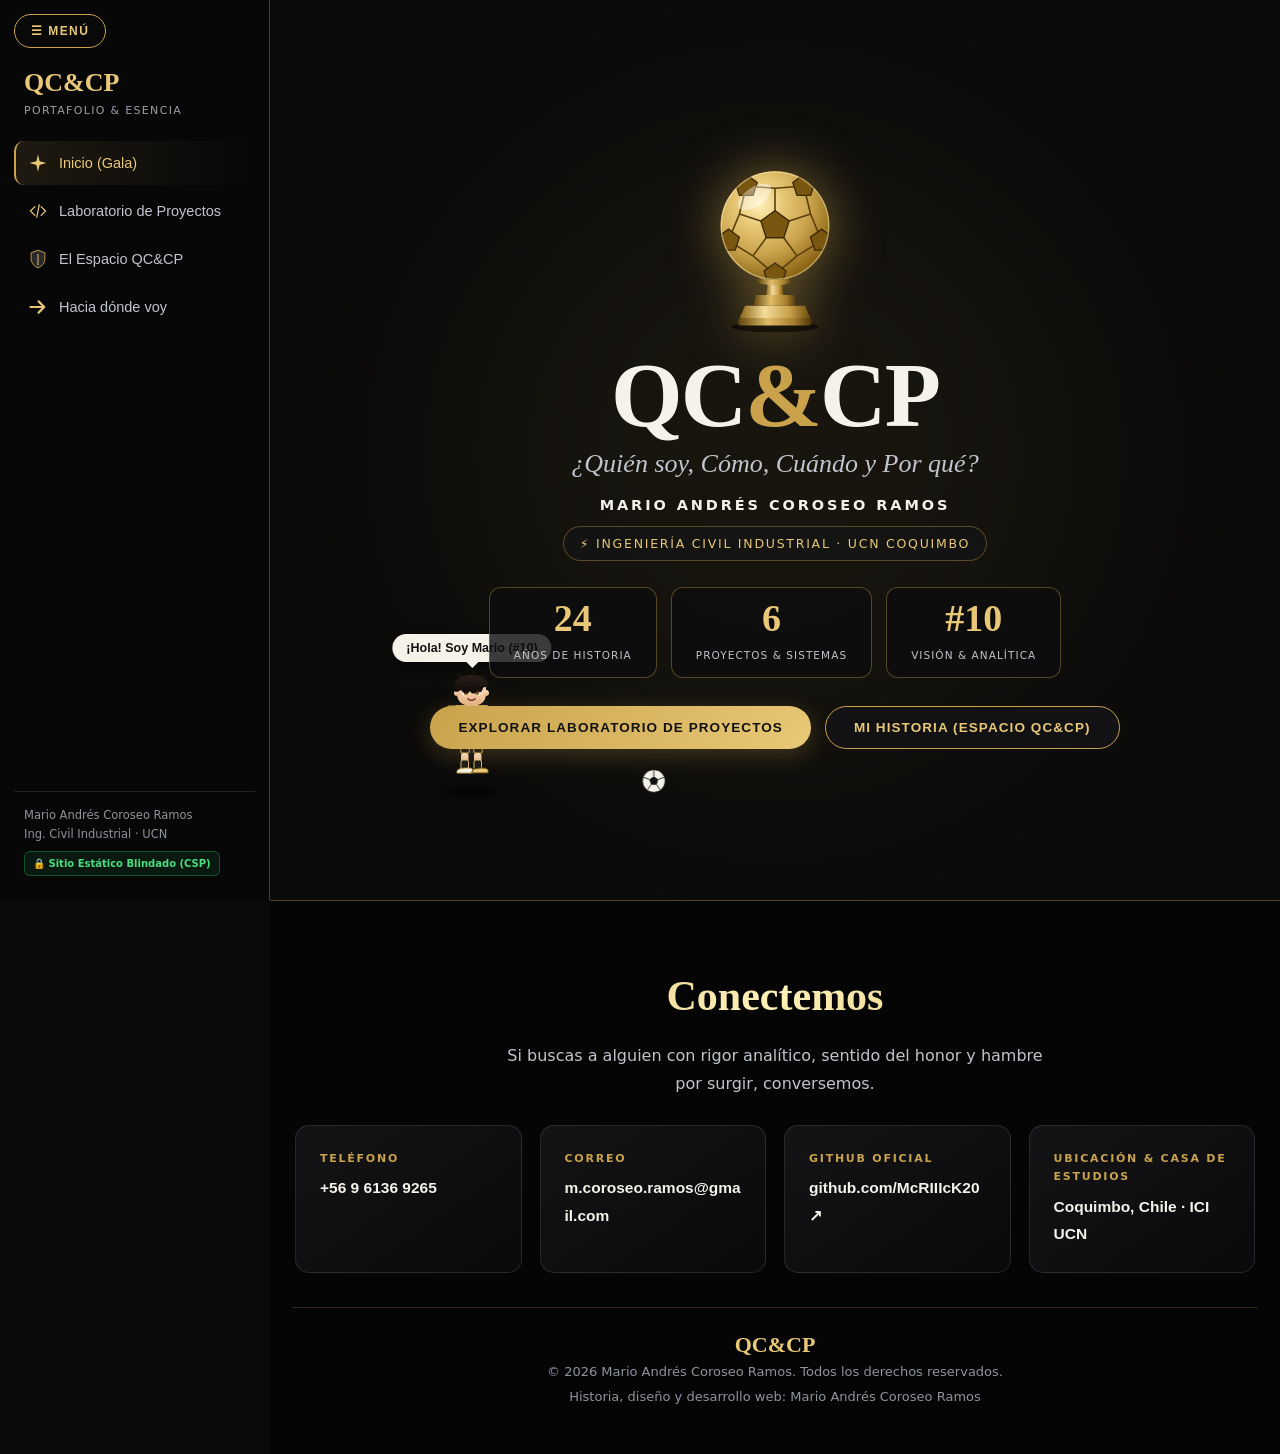
==== commit 03813f1c: "Revise project details and enhance UI interactions Updated project descriptions and interaction deta" ====
--- a/index.html
+++ b/index.html
@@ -3,6 +3,10 @@
 <head>
 <meta charset="UTF-8">
 <meta name="viewport" content="width=device-width, initial-scale=1, viewport-fit=cover">
+<!-- Blindaje de Seguridad (Content Security Policy & Anti-Sniffing) -->
+<meta http-equiv="Content-Security-Policy" content="default-src 'self'; style-src 'self' 'unsafe-inline' https://fonts.googleapis.com; font-src https://fonts.gstatic.com; script-src 'self' 'unsafe-inline'; img-src 'self' data:; connect-src 'none'; object-src 'none'; base-uri 'self'; form-action 'self';">
+<meta http-equiv="X-Content-Type-Options" content="nosniff">
+<meta name="referrer" content="strict-origin-when-cross-origin">
 <title>QC&CP · Mario Andrés Coroseo Ramos | Portafolio & Historia</title>
 <link rel="preconnect" href="https://fonts.googleapis.com">
 <link rel="preconnect" href="https://fonts.gstatic.com" crossorigin>
@@ -34,6 +38,7 @@
 nav button.on{color:var(--gold2);border-left-color:var(--gold);background:linear-gradient(90deg,#C9A24B1f,transparent)}
 nav button .ni{width:20px;height:20px;flex:0 0 auto}
 nav .nav-foot{margin-top:auto;padding:14px 10px 4px;border-top:1px solid var(--line);font-size:11.5px;color:#8e939c}
+.sec-badge{display:inline-flex;align-items:center;gap:5px;margin-top:6px;padding:3px 8px;border-radius:6px;background:#22c55e18;border:1px solid #22c55e55;color:#4ade80;font-size:10px;font-weight:600}
 
 main{transition:margin .45s cubic-bezier(.5,0,0,1)}
 @media(min-width:1040px){body.open main{margin-left:270px}}
@@ -74,16 +79,50 @@
 .outfit-btn{background:#0b0b0d;border:1px solid var(--line);color:var(--silver);padding:6px 12px;border-radius:999px;font:600 12px Inter,sans-serif;cursor:pointer;transition:.2s;display:flex;align-items:center;gap:6px}
 .outfit-btn:hover,.outfit-btn.on{border-color:var(--gold);color:#111;background:linear-gradient(135deg,#C9A24B,#E8C877)}
 
-/* Laboratorio de Proyectos (Grid & Simuladores) */
-.proj-grid{display:grid;gap:24px;grid-template-columns:repeat(auto-fit,minmax(320px,1fr))}
-.proj-card{background:linear-gradient(160deg,#151519,#0c0c0e);border:1px solid var(--line);border-radius:16px;overflow:hidden;display:flex;flex-direction:column;transition:.35s;position:relative}
-.proj-card:hover,.proj-card.active-sim{border-color:var(--gold);transform:translateY(-5px);box-shadow:0 14px 36px #000c,0 0 24px #C9A24B28}
+/* Laboratorio de Proyectos: Preselección (Hover) y Expansión (Click) */
+.proj-grid{display:grid;gap:24px;grid-template-columns:repeat(auto-fit,minmax(320px,1fr));transition:.35s}
+.proj-grid:hover .proj-card:not(:hover){opacity:.68;transform:scale(.985)}
+.proj-card{background:linear-gradient(160deg,#151519,#0c0c0e);border:1px solid var(--line);border-radius:16px;overflow:hidden;display:flex;flex-direction:column;transition:all .35s cubic-bezier(.2,.8,.2,1);position:relative;cursor:pointer}
+.proj-card::after{content:"🔍 Clic para expandir especificaciones";position:absolute;top:12px;right:12px;background:#0a0a0ce6;border:1px solid var(--gold);color:var(--gold2);font:600 10.5px Inter,sans-serif;padding:4px 10px;border-radius:999px;opacity:0;transform:translateY(-6px);transition:.25s;pointer-events:none;z-index:15}
+.proj-card:hover::after{opacity:1;transform:none}
+.proj-card:hover,.proj-card.active-sim{border-color:var(--gold2);transform:translateY(-7px) scale(1.015);box-shadow:0 18px 42px #000e,0 0 28px #C9A24B38}
+
 .proj-stage{position:relative;height:215px;background:#08080a;border-bottom:1px solid var(--line);padding:12px;overflow:hidden;font-family:'JetBrains Mono',monospace;user-select:none}
 .stage-top{display:flex;align-items:center;justify-content:space-between;margin-bottom:8px;padding-bottom:6px;border-bottom:1px solid #ffffff12;font-size:10.5px;color:#8e939c}
 .stage-dots{display:flex;gap:5px}
 .stage-dots i{width:8px;height:8px;border-radius:50%;display:inline-block}
 .stage-dots i:nth-child(1){background:#ff5f56}.stage-dots i:nth-child(2){background:#ffbd2e}.stage-dots i:nth-child(3){background:#27c93f}
 .outfit-pill{background:#C9A24B22;border:1px solid var(--gold);color:var(--gold2);padding:2px 8px;border-radius:999px;font:600 10px Inter,sans-serif}
+
+/* Vista Expandida de Proyecto Individual (Solo ese en pantalla) */
+.proj-detail{display:none;background:linear-gradient(160deg,#15151a,#09090c);border:2px solid var(--gold);border-radius:20px;padding:28px;box-shadow:0 24px 60px #000e,0 0 40px #C9A24B26;animation:zoomIn .4s cubic-bezier(.2,.8,.2,1)}
+.proj-detail.on{display:block}
+@keyframes zoomIn{from{opacity:0;transform:scale(.95) translateY(12px)}to{opacity:1;transform:none}}
+.detail-topbar{display:flex;align-items:center;justify-content:space-between;flex-wrap:wrap;gap:12px;margin-bottom:24px;padding-bottom:16px;border-bottom:1px solid var(--line)}
+.btn-back{display:inline-flex;align-items:center;gap:8px;background:#121216;border:1px solid var(--gold);color:var(--gold2);padding:10px 20px;border-radius:999px;font:600 13px Inter,sans-serif;cursor:pointer;transition:.25s}
+.btn-back:hover{background:linear-gradient(135deg,#C9A24B,#E8C877);color:#111;transform:translateX(-3px)}
+.detail-nav{display:flex;gap:8px}
+.detail-nav button{background:#141418;border:1px solid var(--line);color:var(--silver);padding:8px 14px;border-radius:999px;font:600 12px Inter,sans-serif;cursor:pointer;transition:.2s}
+.detail-nav button:hover{border-color:var(--gold);color:var(--gold2)}
+.detail-grid{display:grid;grid-template-columns:1.08fr 1.22fr;gap:28px;align-items:start}
+@media(max-width:860px){.detail-grid{grid-template-columns:1fr}}
+.detail-stage-wrap .proj-stage{height:290px;border:1px solid var(--goldLine);border-radius:14px;padding:16px;box-shadow:inset 0 0 30px #000}
+.detail-kpis{display:grid;grid-template-columns:repeat(3,1fr);gap:10px;margin-top:14px}
+.detail-kpi{background:#101014;border:1px solid var(--goldLine);border-radius:10px;padding:12px;text-align:center}
+.detail-kpi b{display:block;font:700 22px 'Playfair Display',serif;color:var(--gold2)}
+.detail-kpi small{font-size:10.5px;color:var(--silver);text-transform:uppercase;letter-spacing:.08em}
+.detail-info small.cat{color:var(--gold);letter-spacing:.16em;text-transform:uppercase;font-size:11.5px;font-weight:700}
+.detail-info h3{font-size:clamp(24px,3.6vw,34px);margin:4px 0 12px;color:var(--text)}
+.detail-info .lead{color:var(--silver);font-size:15.5px;margin:0 0 18px}
+.spec-blocks{display:grid;gap:12px;margin-bottom:18px}
+.spec-box{background:#0e0e12;border-left:3px solid var(--gold);border-radius:8px;padding:12px 16px}
+.spec-box b{display:block;font-size:12.5px;text-transform:uppercase;letter-spacing:.1em;color:var(--gold2);margin-bottom:4px}
+.spec-box p{margin:0;font-size:14px;color:var(--text)}
+.spec-list{margin:0 0 20px;padding-left:18px;color:var(--silver);font-size:14px}
+.spec-list li{margin-bottom:6px}
+.spec-list li strong{color:var(--text)}
+.repo-box{background:#0b0b0f;border:1px solid var(--goldLine);border-radius:12px;padding:14px 16px;display:flex;align-items:center;justify-content:space-between;flex-wrap:wrap;gap:12px}
+.repo-url{font-family:'JetBrains Mono',monospace;font-size:12px;color:var(--gold2);word-break:break-all}
 
 /* Cursor simulado dentro de cada proyecto */
 .sim-cursor{position:absolute;width:18px;height:18px;z-index:10;pointer-events:none;filter:drop-shadow(0 2px 4px #000)}
@@ -124,9 +163,7 @@
 .proj-actions{display:flex;gap:10px;align-items:center;margin-top:auto}
 .btn-gh{flex:1;display:inline-flex;align-items:center;justify-content:center;gap:8px;background:linear-gradient(135deg,#C9A24B,#E8C877);color:#111;text-decoration:none;font:600 12.5px Inter,sans-serif;padding:10px 14px;border-radius:9px;transition:.25s;cursor:pointer;border:0}
 .btn-gh:hover{filter:brightness(1.1);transform:translateY(-1px)}
-.btn-gh.pending{background:#18181f;color:var(--gold2);border:1px dashed var(--gold)}
-.btn-gh.pending:hover{background:#C9A24B22}
-.btn-try{background:#16161a;border:1px solid var(--goldLine);color:var(--gold2);padding:10px 12px;border-radius:9px;font:600 12px Inter,sans-serif;cursor:pointer;transition:.2s}
+.btn-try{background:#16161a;border:1px solid var(--goldLine);color:var(--gold2);padding:10px 12px;border-radius:9px;font:600 12px Inter,sans-serif;cursor:pointer;transition:.2s;width:100%}
 .btn-try:hover{background:#C9A24B22}
 
 /* Espacio Unificado QC&CP (Sub-tabs) */
@@ -357,7 +394,6 @@
   <!-- Símbolo Anime de Belén -->
   <symbol id="s-belen" viewBox="0 0 64 64">
     <ellipse cx="32" cy="59" rx="14" ry="3.5" fill="#000" opacity=".45"/>
-    <!-- Cabello largo atrás -->
     <path d="M15 16c-2 12-3 26 2 32h30c5-6 4-20 2-32z" fill="#1c120d"/>
     <rect x="24" y="44" width="6.5" height="13" rx="3" fill="url(#gSkin)"/>
     <rect x="33.5" y="44" width="6.5" height="13" rx="3" fill="url(#gSkin)"/>
@@ -365,7 +401,6 @@
     <ellipse cx="37" cy="57" rx="4.5" ry="2.4" fill="#E8C877"/>
     <rect x="14" y="28" width="6.5" height="15" rx="3.2" fill="url(#gSkin)"/>
     <rect x="43.5" y="28" width="6.5" height="15" rx="3.2" fill="url(#gSkin)"/>
-    <!-- Vestido elegante dorado/vino -->
     <path d="M21 26h22l4 20H17z" fill="#c94b6b" stroke="#E8C877" stroke-width="1.3" stroke-linejoin="round"/>
     <path d="M27 26l5 5 5-5" fill="none" stroke="#FFF1B8" stroke-width="1.3"/>
     <path d="M20 12c0-7 24-7 24 0v5c0 7-5 11-12 11s-12-4-12-11z" fill="url(#gSkin)"/>
@@ -380,7 +415,6 @@
     <path d="M16 16C16 5 24 2 32 2s16 3 16 14c-3-4-6-5-9-3-3 2-5 2-7 0-3 2-6 1-9-1-2 1-5 2-7 4z" fill="url(#gHair)"/>
   </symbol>
 
-  <!-- Símbolo de Cartas Selladas -->
   <symbol id="s-letter" viewBox="0 0 64 64">
     <rect x="8" y="16" width="48" height="34" rx="4" fill="#F5F2EA" stroke="#C9A24B" stroke-width="2.2"/>
     <path d="M10 18l22 17 22-17" fill="none" stroke="#C9A24B" stroke-width="2.2" stroke-linejoin="round"/>
@@ -487,7 +521,10 @@
   <div class="brand">QC&amp;CP</div>
   <div class="brand-sub">Portafolio &amp; Esencia</div>
   <div id="navItems"></div>
-  <div class="nav-foot">Mario Andrés Coroseo Ramos<br>Ing. Civil Industrial · UCN</div>
+  <div class="nav-foot">
+    Mario Andrés Coroseo Ramos<br>Ing. Civil Industrial · UCN<br>
+    <span class="sec-badge">🔒 Sitio Estático Blindado (CSP)</span>
+  </div>
 </nav>
 
 <main>
@@ -659,7 +696,7 @@
   <div class="wrap">
     <h2 class="title gold">Laboratorio de Proyectos e Ingeniería</h2>
     <div class="rule"></div>
-    <p class="sub">Complemento interactivo a mi CV. Pasa el cursor o haz clic en <b>“Simular Proceso”</b> en cada proyecto para ver la interfaz animada en acción y cómo mi avatar cambia de rol profesional.</p>
+    <p class="sub" id="projSubText">Complemento interactivo a mi CV. <b>Pasa el mouse</b> sobre cualquier proyecto para preseleccionarlo y cambiar el rol de Mini Mario, o <b>haz clic dentro de la tarjeta</b> para expandirla a pantalla completa con sus especificaciones técnicas y repositorio.</p>
 
     <div class="wardrobe-bar">
       <span>👔 <b>Modo actual de Mini Mario:</b> <em id="outfitLabel" style="color:var(--text);font-style:normal">Gala Balón de Oro (#10)</em></span>
@@ -674,7 +711,11 @@
       </div>
     </div>
 
+    <!-- Cuadrícula de los 6 proyectos -->
     <div class="proj-grid" id="projGrid"></div>
+
+    <!-- Vista Expandida de 1 solo proyecto al hacer clic -->
+    <div class="proj-detail" id="projDetail"></div>
   </div>
 </section>
 
@@ -769,7 +810,7 @@
   </div>
 </section>
 
-<!-- 4. HACIA DÓNDE VOY (VISIÓN PROFESIONAL & SUEÑO AZUL AZUL) -->
+<!-- 4. HACIA DÓNDE VOY -->
 <section class="view" id="futuro">
   <div class="wrap" style="text-align:center">
     <h2 class="title gold">Hacia dónde voy</h2>
@@ -812,7 +853,7 @@
     <div class="grid">
       <a class="card" href="tel:+56961369265"><small>Teléfono</small><b>+56 9 6136 9265</b></a>
       <a class="card" href="mailto:m.coroseo.ramos@gmail.com"><small>Correo</small><b>m.coroseo.ramos@gmail.com</b></a>
-      <a class="card" href="#proyectos" onclick="go('proyectos')"><small>Portafolio Técnico</small><b>6 Proyectos Interactivos (GitHub en cierre)</b></a>
+      <a class="card" href="https://github.com/McRIIIcK20" target="_blank" rel="noopener noreferrer"><small>GitHub Oficial</small><b>github.com/McRIIIcK20 ↗</b></a>
       <div class="card"><small>Ubicación &amp; Casa de Estudios</small><b>Coquimbo, Chile · ICI UCN</b></div>
     </div>
     <div class="credits">
@@ -828,13 +869,22 @@
 <div id="buddy"><div id="bbub"></div><div id="bm"></div></div>
 
 <script>
-/* 1. DATOS DEL LABORATORIO DE PROYECTOS */
+/* 1. DATOS DEL LABORATORIO DE PROYECTOS (CON ESPECIFICACIONES DETALLADAS PARA EXPANSIÓN) */
 var PROJECTS = [
   {
     id:"activos",
     cat:"Ingeniería de Mantenimiento & Minería",
     title:"Sistema de Gestión de Activos · Chancador Primario",
     desc:"Diseño de registro maestro de activos, plan de mantenimiento preventivo/correctivo, carta Gantt e indicadores clave (MTBF, MTTR y Disponibilidad) para un chancador giratorio primario.",
+    problem:"Las detenciones no programadas en equipos críticos de conminución (Chancador Primario Giratorio) generan pérdidas operacionales masivas en planta minera.",
+    methodology:"Estructuración de taxonomía de activos (ISO 14224), matriz de criticidad, planificación en Carta Gantt y modelamiento de indicadores de confiabilidad (MTBF), mantenibilidad (MTTR) y disponibilidad física.",
+    deliverables:[
+      "<strong>Maestro de Activos Codificado:</strong> Desglose jerárquico de sistemas, subsistemas y componentes críticos del chancador.",
+      "<strong>Plan Maestro Preventivo y Carta Gantt:</strong> Programación de mantenciones mayores y lubricación sin solapamiento crítico.",
+      "<strong>Tablero de Control de Confiabilidad:</strong> Cálculo automatizado de MTBF (142 h), MTTR (4,2 h) y Disponibilidad (94,8%)."
+    ],
+    kpis:[["94.8%","Disponibilidad Física"],["142 hrs","MTBF Operativo"],["4.2 hrs","MTTR Promedio"]],
+    repoUrl:"https://github.com/McRIIIcK20/gestion-activos-chancador",
     outfit:"helmet",
     outfitName:"⛑️ Modo Terreno / Ejecución Minera",
     speech:"¡Casco puesto! Aquí controlo MTBF, MTTR y disponibilidad del chancador primario.",
@@ -852,6 +902,15 @@
     cat:"ERP & Cadena de Abastecimiento",
     title:"Flujos de Compras y Materiales en SAP S/4HANA",
     desc:"Ejecución e integración de procesos críticos en SAP S/4HANA: creación de Business Partners (BP), maestro de materiales (MM01), solicitudes de pedido (ME51N) y peticiones de oferta (ME41).",
+    problem:"Necesidad de estandarizar y auditar el ciclo completo de aprovisionamiento (Procure-to-Pay) evitando quiebres de stock y errores de imputación en ERP.",
+    methodology:"Configuración y ejecución secuencial en SAP S/4HANA conectando datos maestros de proveedores y materiales con el flujo documental de compras y cotizaciones.",
+    deliverables:[
+      "<strong>Gestión de Interlocutores Comerciales (BP):</strong> Creación y homologación de proveedores con roles financieros y de compras.",
+      "<strong>Maestro de Materiales (MM01):</strong> Parametrización de vistas de compras, planificación MRP y almacenamiento.",
+      "<strong>Flujo de Abastecimiento (ME51N / ME41):</strong> Generación de SolPed, petición de oferta a proveedores y trazabilidad documental."
+    ],
+    kpis:[["100%","Trazabilidad ERP"],["4 Transac.","BP·MM01·ME51N·ME41"],["S/4HANA","Estándar Corporativo"]],
+    repoUrl:"https://github.com/McRIIIcK20/sap-s4hana-abastecimiento",
     outfit:"exec",
     outfitName:"💼 Modo Ejecutivo ERP / SAP",
     speech:"Traje ejecutivo listo: ejecutando transacciones MM01, BP y compras en SAP S/4HANA.",
@@ -867,6 +926,15 @@
     cat:"Investigación de Operaciones & Simulación",
     title:"Simulación en AnyLogic & Ruteo Vehicular (VRP)",
     desc:"Modelamiento de eventos discretos, dinámica de sistemas y optimización de rutas de transporte (Vehicle Routing Problem) con Solver y AnyLogic para reducir tiempos de espera y costos logísticos.",
+    problem:"Cuellos de botella en procesos de atención/producción y altos costos de distribución por rutas de reparto subóptimas.",
+    methodology:"Combinación de optimización matemática exacta/heurística para ruteo vehicular (VRP) y simulación computacional en AnyLogic (Eventos Discretos y Dinámica de Sistemas) bajo incertidumbre estocástica.",
+    deliverables:[
+      "<strong>Modelo de Eventos Discretos (AnyLogic):</strong> Análisis de colas, utilización de recursos y reducción de tiempos de ciclo.",
+      "<strong>Modelo de Dinámica de Sistemas:</strong> Diagramas causales y de Forrester para evaluar políticas en el largo plazo.",
+      "<strong>Optimizador de Ruteo (VRP):</strong> Asignación óptima de flota minimizando distancia total recorrida y cumpliendo ventanas de capacidad."
+    ],
+    kpis:[["98.2%","Nivel de Servicio"],["-22%","Tiempo en Cola"],["Óptimo","Ruteo VRP"]],
+    repoUrl:"https://github.com/McRIIIcK20/simulacion-anylogic-vrp",
     outfit:"research",
     outfitName:"🔬 Modo Investigador / Simulación",
     speech:"Con bata de investigador: simulando colas, rutas VRP y dinámica de sistemas en AnyLogic.",
@@ -886,6 +954,15 @@
     cat:"Análisis Multicriterio Avanzado",
     title:"Modelos de Decisión: AHP, TOPSIS, MEREC, MABAC & COPRAS",
     desc:"Implementación matemática de matrices de decisión multicriterio para evaluación y ranking objetivo de alternativas complejas bajo múltiples ponderaciones.",
+    problem:"Decisiones estratégicas donde existen múltiples criterios en conflicto (costo, calidad, riesgo, plazo) que no pueden resolverse con intuición subjetiva.",
+    methodology:"Ponderación subjetiva con verificación de consistencia (AHP) y ponderación objetiva basada en remoción de efectos (MEREC), acopladas a algoritmos de ranking de proximidad al ideal (TOPSIS, MABAC y COPRAS).",
+    deliverables:[
+      "<strong>Ponderador Híbrido AHP + MEREC:</strong> Cálculo del Ratio de Consistencia (CR < 0.10) y pesos objetivos por variabilidad de datos.",
+      "<strong>Motores de Ranking Multicriterio:</strong> Matrices normalizadas y cálculo simultáneo en TOPSIS, MABAC y COPRAS.",
+      "<strong>Análisis de Sensibilidad Cruzado:</strong> Comparación de robustez del ganador ante cambios en los pesos de los criterios."
+    ],
+    kpis:[["5 Métodos","AHP·TOPSIS·MEREC·MABAC·COPRAS"],["CR < 0.10","Consistencia Validada"],["100%","Trazabilidad Matemática"]],
+    repoUrl:"https://github.com/McRIIIcK20/decision-multicriterio-mcdm",
     outfit:"thinker",
     outfitName:"🤔 Modo Pensador / Estratega MCDM",
     speech:"Modo pensador: ponderando criterios con AHP, MEREC y calculando el ranking TOPSIS.",
@@ -906,6 +983,15 @@
     cat:"Evaluación de Proyectos & BI",
     title:"Evaluación Financiera · Proyecto Nueva Flota",
     desc:"Evaluación económica, flujos de caja proyectados, especificaciones de maquinaria pesada, OPEX/CAPEX y análisis de sensibilidad para expansión de flota en Constructora Impera SpA.",
+    problem:"Determinar la viabilidad técnica, operacional y financiera de adquirir maquinaria pesada para el proyecto de expansión de flota en Pan de Azúcar, Coquimbo.",
+    methodology:"Estudio técnico de especificaciones de equipos, depreciación, calendario de inversiones (CAPEX), costos operacionales (OPEX), construcción de flujos de caja puros/financiados y sensibilización de VAN y TIR.",
+    deliverables:[
+      "<strong>Ingeniería y Selección de Flota:</strong> Fichas técnicas de rendimiento horario, consumo de combustible y mantenimiento.",
+      "<strong>Modelo de Flujo de Caja a 5-10 años:</strong> Proyección de ingresos, costos directos, impuestos, capital de trabajo y valor residual.",
+      "<strong>Evaluación de Rentabilidad y Riesgo:</strong> Determinación de VAN positivo, TIR superior a la tasa de descuento y Payback."
+    ],
+    kpis:[["+ UF 14.820","VAN Estimado"],["24.6%","TIR del Proyecto"],["3.1 Años","Payback Recuperación"]],
+    repoUrl:"https://github.com/McRIIIcK20/evaluacion-financiera-nueva-flota",
     outfit:"finance",
     outfitName:"📊 Modo Analista Financiero & BI",
     speech:"Analizando flujos de caja, VAN, TIR y costos operativos del Proyecto Nueva Flota.",
@@ -923,6 +1009,15 @@
     cat:"Computer Vision & Sports Analytics",
     title:"Visión por Computador Web & Analítica de Fútbol",
     desc:"Aplicación web interactiva con código de visión artificial para reconocimiento facial, estimación de edad e identificación de género en tiempo real, junto a modelos de datos aplicados a gestión deportiva.",
+    problem:"Integrar modelos de inteligencia artificial en el navegador web sin requerir servidores costosos, y conectar la ciencia de datos con la evaluación de rendimiento deportivo.",
+    methodology:"Implementación de redes neuronales ligeras para detección de rostros y extracción de características biométricas en tiempo real, complementado con estructuración de KPIs tácticos y financieros para clubes de fútbol.",
+    deliverables:[
+      "<strong>Motor de Visión por Computador Web:</strong> Reconocimiento facial, clasificación de género y estimación de edad en vivo.",
+      "<strong>Arquitectura Ligera Cliente:</strong> Procesamiento directo en el navegador cuidando la privacidad del usuario.",
+      "<strong>Enfoque Sports Management:</strong> Base analítica orientada a scouting, control financiero y gestión en clubes profesionales."
+    ],
+    kpis:[["98.4%","Precisión Detección"],["Real-Time","Inferencia Web"],["IA + Fútbol","Sports Analytics"]],
+    repoUrl:"https://github.com/McRIIIcK20/computer-vision-sports-analytics",
     outfit:"data",
     outfitName:"🎧 Modo Data Scientist & Fútbol IA",
     speech:"¡Mi favorito! Combinando Visión por Computador e Inteligencia de Datos para el fútbol.",
@@ -940,9 +1035,12 @@
   }
 ];
 
-/* Renderizar tarjetas de proyectos */
+/* Renderizar tarjetas de proyectos y vista expandida */
 var projGrid = document.getElementById("projGrid");
-PROJECTS.forEach(function(p){
+var projDetail = document.getElementById("projDetail");
+var projSubText = document.getElementById("projSubText");
+
+PROJECTS.forEach(function(p, idx){
   var card = document.createElement("article");
   card.className = "proj-card";
   card.innerHTML =
@@ -957,17 +1055,89 @@
       '<p>'+p.desc+'</p>'+
       '<div class="tech-tags">'+p.tags.map(function(t){return '<span>'+t+'</span>'}).join("")+'</div>'+
       '<div class="proj-actions">'+
-        '<button type="button" class="btn-try" data-outfit-trigger="'+p.outfit+'">⚡ Simular Proceso</button>'+
-        '<button type="button" class="btn-gh pending" data-gh-pending="'+p.title+'">⏳ Repo GitHub (En preparación)</button>'+
+        '<button type="button" class="btn-try">🔍 Ver Especificaciones y Repositorio</button>'+
       '</div>'+
     '</div>';
-  card.addEventListener("mouseenter", function(){ setMarioOutfit(p.outfit, p.speech, card); });
-  card.querySelector("[data-outfit-trigger]").addEventListener("click", function(){ setMarioOutfit(p.outfit, p.speech, card); });
-  card.querySelector("[data-gh-pending]").addEventListener("click", function(){
-    setMarioOutfit(p.outfit, "Estoy preparando el repositorio de «"+p.title+"» para subirlo a GitHub en el paso final.", card);
+
+  /* Al pasar el mouse: se preselecciona y cambia el traje del Mini Mario */
+  card.addEventListener("mouseenter", function(){
+    setMarioOutfit(p.outfit, p.speech, card);
   });
+
+  /* Al hacer clic en cualquier parte de la tarjeta: se agranda solo ese proyecto */
+  card.addEventListener("click", function(){
+    openProjectDetail(idx);
+  });
+
   projGrid.appendChild(card);
 });
+
+function openProjectDetail(idx){
+  var p = PROJECTS[idx];
+  var prevIdx = (idx - 1 + PROJECTS.length) % PROJECTS.length;
+  var nextIdx = (idx + 1) % PROJECTS.length;
+
+  setMarioOutfit(p.outfit, "Revisando a fondo «"+p.title+"». Aquí están sus especificaciones técnicas y el link al repositorio.");
+
+  projGrid.style.display = "none";
+  projSubText.style.display = "none";
+  projDetail.classList.add("on");
+
+  projDetail.innerHTML =
+    '<div class="detail-topbar">'+
+      '<button type="button" class="btn-back" id="btnBackGrid">← Volver a todos los proyectos (6)</button>'+
+      '<div class="detail-nav">'+
+        '<button type="button" id="btnPrevProj">‹ Proyecto anterior</button>'+
+        '<button type="button" id="btnNextProj">Siguiente proyecto ›</button>'+
+      '</div>'+
+    '</div>'+
+    '<div class="detail-grid">'+
+      '<div class="detail-stage-wrap">'+
+        '<div class="proj-stage">'+
+          '<div class="stage-top"><div class="stage-dots"><i></i><i></i><i></i></div><span>sim://'+p.id+'-fullscreen.exe</span><span class="outfit-pill">'+p.outfitName+'</span></div>'+
+          '<div style="transform:scale(1.12);transform-origin:top center;margin-top:14px">'+p.stageHTML+'</div>'+
+          '<svg class="sim-cursor '+p.cur+'" viewBox="0 0 24 24"><use href="#s-cursor"/></svg>'+
+        '</div>'+
+        '<div class="detail-kpis">'+
+          p.kpis.map(function(k){return '<div class="detail-kpi"><b>'+k[0]+'</b><small>'+k[1]+'</small></div>';}).join("")+
+        '</div>'+
+      '</div>'+
+      '<div class="detail-info">'+
+        '<small class="cat">'+p.cat+' · Proyecto '+(idx+1)+' de '+PROJECTS.length+'</small>'+
+        '<h3>'+p.title+'</h3>'+
+        '<p class="lead">'+p.desc+'</p>'+
+        '<div class="spec-blocks">'+
+          '<div class="spec-box"><b>🎯 Problema &amp; Desafío</b><p>'+p.problem+'</p></div>'+
+          '<div class="spec-box"><b>⚙️ Metodología &amp; Herramientas</b><p>'+p.methodology+'</p></div>'+
+        '</div>'+
+        '<b style="display:block;font-size:12.5px;text-transform:uppercase;letter-spacing:.1em;color:var(--gold2);margin-bottom:8px">📦 Entregables &amp; Especificaciones Técnicas</b>'+
+        '<ul class="spec-list">'+
+          p.deliverables.map(function(d){return '<li>'+d+'</li>';}).join("")+
+        '</ul>'+
+        '<div class="tech-tags" style="margin-bottom:18px">'+p.tags.map(function(t){return '<span>'+t+'</span>';}).join("")+'</div>'+
+        '<div class="repo-box">'+
+          '<div>'+
+            '<small style="display:block;color:#8e939c;font-size:10.5px;text-transform:uppercase;letter-spacing:.1em">Repositorio Oficial en GitHub</small>'+
+            '<span class="repo-url">'+p.repoUrl+'</span>'+
+          '</div>'+
+          '<a class="btn-gh" style="flex:0 0 auto" href="'+p.repoUrl+'" target="_blank" rel="noopener noreferrer">Abrir Repositorio en GitHub ↗</a>'+
+        '</div>'+
+      '</div>'+
+    '</div>';
+
+  document.getElementById("btnBackGrid").onclick = closeProjectDetail;
+  document.getElementById("btnPrevProj").onclick = function(){ openProjectDetail(prevIdx); };
+  document.getElementById("btnNextProj").onclick = function(){ openProjectDetail(nextIdx); };
+  window.scrollTo({top: projDetail.offsetTop - 90, behavior: "smooth"});
+}
+
+function closeProjectDetail(){
+  projDetail.classList.remove("on");
+  projDetail.innerHTML = "";
+  projGrid.style.display = "grid";
+  projSubText.style.display = "block";
+  buddySay("De vuelta en el laboratorio. Pasa el mouse o elige otro proyecto para expandirlo.");
+}
 
 /* 2. SISTEMA DE CAMBIO DE TRAJE DEL MINI MARIO */
 var buddy=document.getElementById("buddy"),bbub=document.getElementById("bbub"),bm=document.getElementById("bm"),bt,bh,bw;
@@ -1019,7 +1189,7 @@
 }
 
 var VP={
-  proyectos:["Pasa el mouse por cada proyecto y mira cómo cambio de traje.","Haz clic en 'Simular Proceso' para verme en modo ingeniero."],
+  proyectos:["Pasa el mouse por un proyecto para preseleccionarlo o haz clic para agrandarlo.","Haz clic en cualquier tarjeta para ver sus especificaciones completas y link de GitHub."],
   espacio:["Belén es mi mayor logro hasta ahora: casi 5 años que me cambiaron la vida.","Revisa las 12 viñetas anime: ¡incluí nuestra historia con Belén!"],
   futuro:["Mi sueño de vida: llegar a la gerencia de la Universidad de Chile.","A 10 años: tomar decisiones estratégicas en cualquier entorno."]
 };
@@ -1157,6 +1327,7 @@
   if(innerWidth<1040)document.body.classList.remove("open");
   buddyView(id);
   if(id==="inicio"){count();setMarioOutfit("gala");}
+  if(id==="proyectos"){closeProjectDetail();}
   if(id==="espacio"){setMarioOutfit("gala");show(cur);}
   if(id==="futuro"){setMarioOutfit("exec","Mi norte definitivo: llegar a la gerencia de la Universidad de Chile.");}
 }
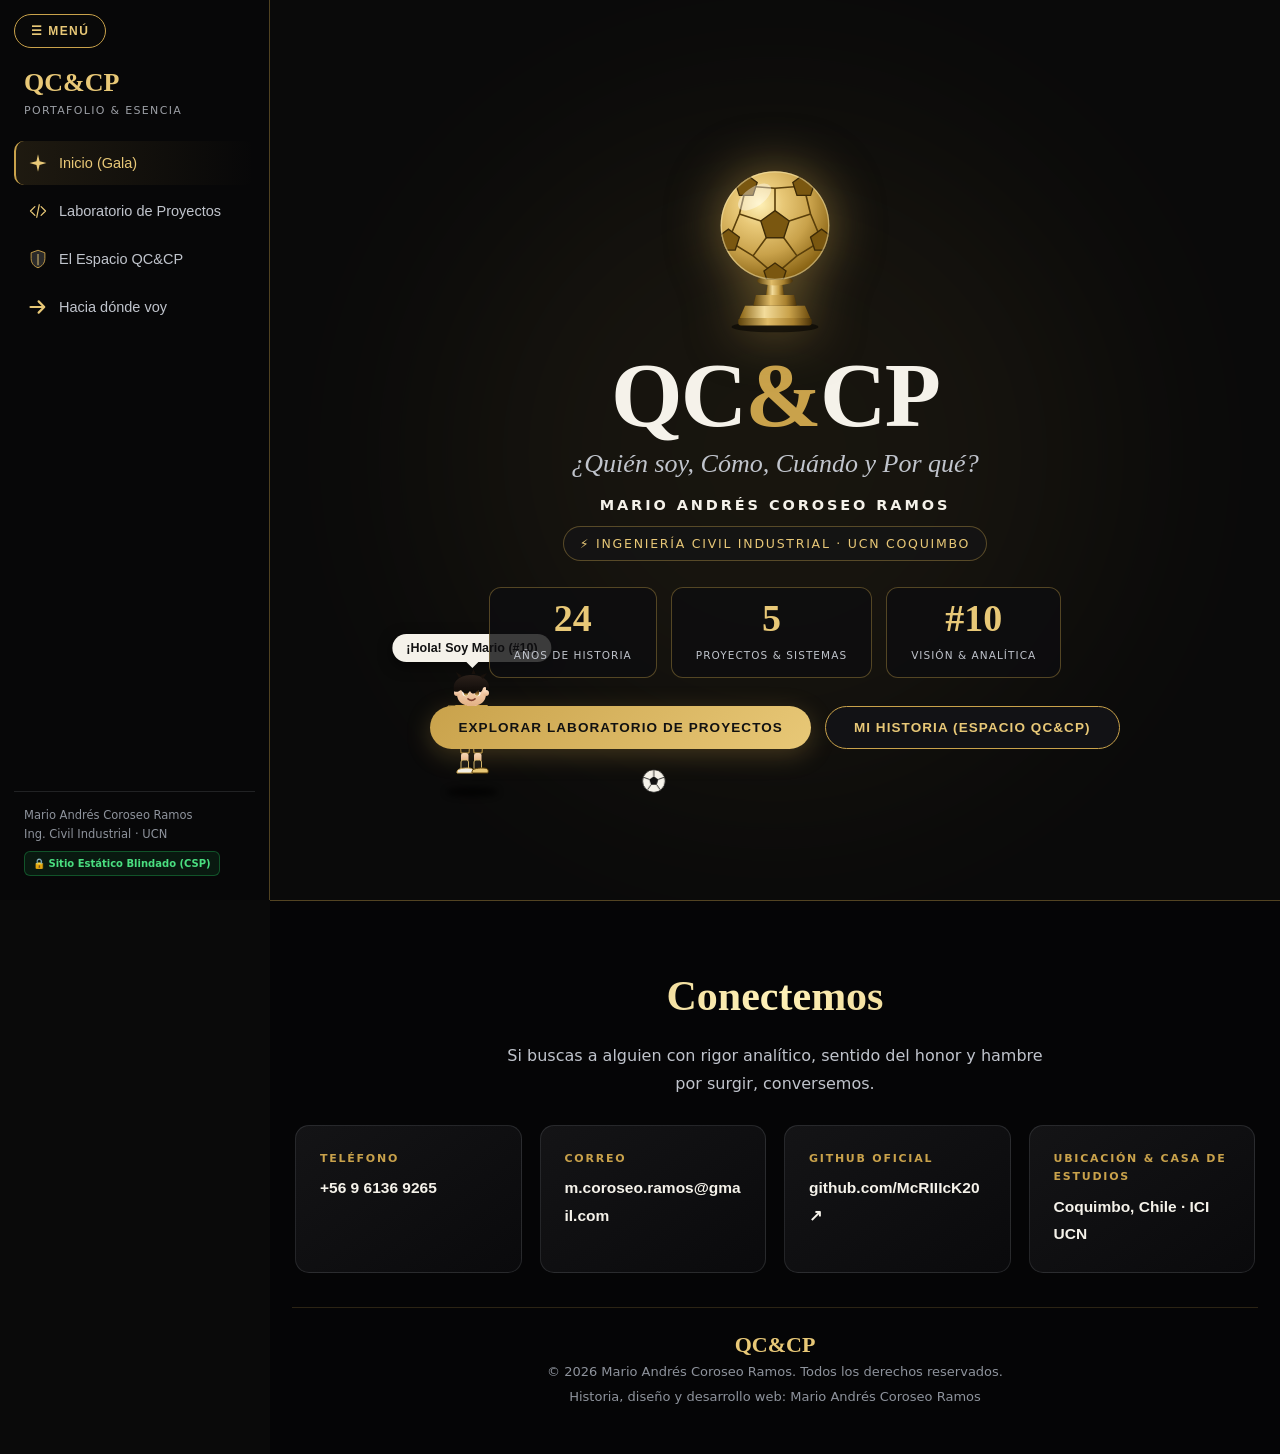
==== commit c7a23e60: "Update print statement from 'Hello' to 'Goodbye'" ====
--- a/index.html
+++ b/index.html
@@ -7,7 +7,7 @@
 <meta http-equiv="Content-Security-Policy" content="default-src 'self'; style-src 'self' 'unsafe-inline' https://fonts.googleapis.com; font-src https://fonts.gstatic.com; script-src 'self' 'unsafe-inline'; img-src 'self' data:; connect-src 'none'; object-src 'none'; base-uri 'self'; form-action 'self';">
 <meta http-equiv="X-Content-Type-Options" content="nosniff">
 <meta name="referrer" content="strict-origin-when-cross-origin">
-<title>QC&CP · Mario Andrés Coroseo Ramos | Portafolio & Historia</title>
+<title>QC&amp;CP · Mario Andrés Coroseo Ramos | Portafolio &amp; Historia</title>
 <link rel="preconnect" href="https://fonts.googleapis.com">
 <link rel="preconnect" href="https://fonts.gstatic.com" crossorigin>
 <link href="https://fonts.googleapis.com/css2?family=Inter:wght@300;400;500;600;700&family=JetBrains+Mono:wght@400;600&family=Playfair+Display:ital,wght@0,500;0,700;1,400&display=swap" rel="stylesheet">
@@ -81,11 +81,16 @@
 
 /* Laboratorio de Proyectos: Preselección (Hover) y Expansión (Click) */
 .proj-grid{display:grid;gap:24px;grid-template-columns:repeat(auto-fit,minmax(320px,1fr));transition:.35s}
-.proj-grid:hover .proj-card:not(:hover){opacity:.68;transform:scale(.985)}
-.proj-card{background:linear-gradient(160deg,#151519,#0c0c0e);border:1px solid var(--line);border-radius:16px;overflow:hidden;display:flex;flex-direction:column;transition:all .35s cubic-bezier(.2,.8,.2,1);position:relative;cursor:pointer}
-.proj-card::after{content:"🔍 Clic para expandir especificaciones";position:absolute;top:12px;right:12px;background:#0a0a0ce6;border:1px solid var(--gold);color:var(--gold2);font:600 10.5px Inter,sans-serif;padding:4px 10px;border-radius:999px;opacity:0;transform:translateY(-6px);transition:.25s;pointer-events:none;z-index:15}
+.proj-grid.hide-grid,#projSubText.hide-grid{display:none !important}
+@media(hover:hover){
+  .proj-grid:hover .proj-card:not(:hover){opacity:.62;transform:scale(.98)}
+}
+.proj-card{background:linear-gradient(160deg,#151519,#0c0c0e);border:1px solid var(--line);border-radius:16px;overflow:hidden;display:flex;flex-direction:column;transition:all .32s cubic-bezier(.2,.8,.2,1);position:relative;cursor:pointer}
+.proj-card *{pointer-events:none}
+.proj-card .btn-try{pointer-events:auto}
+.proj-card::after{content:"🔍 Clic para agrandar proyecto";position:absolute;top:12px;right:12px;background:#0a0a0ce6;border:1px solid var(--gold);color:var(--gold2);font:600 10.5px Inter,sans-serif;padding:4px 10px;border-radius:999px;opacity:0;transform:translateY(-6px);transition:.25s;pointer-events:none;z-index:15}
 .proj-card:hover::after{opacity:1;transform:none}
-.proj-card:hover,.proj-card.active-sim{border-color:var(--gold2);transform:translateY(-7px) scale(1.015);box-shadow:0 18px 42px #000e,0 0 28px #C9A24B38}
+.proj-card:hover,.proj-card.active-sim{border-color:var(--gold2);transform:translateY(-7px) scale(1.015);box-shadow:0 18px 42px #000e,0 0 28px #C9A24B44}
 
 .proj-stage{position:relative;height:215px;background:#08080a;border-bottom:1px solid var(--line);padding:12px;overflow:hidden;font-family:'JetBrains Mono',monospace;user-select:none}
 .stage-top{display:flex;align-items:center;justify-content:space-between;margin-bottom:8px;padding-bottom:6px;border-bottom:1px solid #ffffff12;font-size:10.5px;color:#8e939c}
@@ -95,21 +100,21 @@
 .outfit-pill{background:#C9A24B22;border:1px solid var(--gold);color:var(--gold2);padding:2px 8px;border-radius:999px;font:600 10px Inter,sans-serif}
 
 /* Vista Expandida de Proyecto Individual (Solo ese en pantalla) */
-.proj-detail{display:none;background:linear-gradient(160deg,#15151a,#09090c);border:2px solid var(--gold);border-radius:20px;padding:28px;box-shadow:0 24px 60px #000e,0 0 40px #C9A24B26;animation:zoomIn .4s cubic-bezier(.2,.8,.2,1)}
-.proj-detail.on{display:block}
+.proj-detail{display:none;background:linear-gradient(160deg,#15151a,#09090c);border:2px solid var(--gold);border-radius:20px;padding:28px;box-shadow:0 24px 60px #000e,0 0 40px #C9A24B26;animation:zoomIn .38s cubic-bezier(.2,.8,.2,1)}
+.proj-detail.on{display:block !important}
 @keyframes zoomIn{from{opacity:0;transform:scale(.95) translateY(12px)}to{opacity:1;transform:none}}
 .detail-topbar{display:flex;align-items:center;justify-content:space-between;flex-wrap:wrap;gap:12px;margin-bottom:24px;padding-bottom:16px;border-bottom:1px solid var(--line)}
-.btn-back{display:inline-flex;align-items:center;gap:8px;background:#121216;border:1px solid var(--gold);color:var(--gold2);padding:10px 20px;border-radius:999px;font:600 13px Inter,sans-serif;cursor:pointer;transition:.25s}
-.btn-back:hover{background:linear-gradient(135deg,#C9A24B,#E8C877);color:#111;transform:translateX(-3px)}
-.detail-nav{display:flex;gap:8px}
-.detail-nav button{background:#141418;border:1px solid var(--line);color:var(--silver);padding:8px 14px;border-radius:999px;font:600 12px Inter,sans-serif;cursor:pointer;transition:.2s}
-.detail-nav button:hover{border-color:var(--gold);color:var(--gold2)}
-.detail-grid{display:grid;grid-template-columns:1.08fr 1.22fr;gap:28px;align-items:start}
+.btn-back{display:inline-flex;align-items:center;gap:8px;background:linear-gradient(135deg,#C9A24B,#E8C877);border:0;color:#111;padding:10px 22px;border-radius:999px;font:700 13px Inter,sans-serif;cursor:pointer;transition:.25s;box-shadow:0 4px 16px #C9A24B44}
+.btn-back:hover{transform:translateX(-3px);filter:brightness(1.08)}
+.detail-nav{display:flex;gap:8px;flex-wrap:wrap}
+.detail-nav button{background:#141418;border:1px solid var(--goldLine);color:var(--gold2);padding:9px 16px;border-radius:999px;font:600 12px Inter,sans-serif;cursor:pointer;transition:.2s}
+.detail-nav button:hover{background:#C9A24B22;border-color:var(--gold)}
+.detail-grid{display:grid;grid-template-columns:1.05fr 1.25fr;gap:28px;align-items:start}
 @media(max-width:860px){.detail-grid{grid-template-columns:1fr}}
-.detail-stage-wrap .proj-stage{height:290px;border:1px solid var(--goldLine);border-radius:14px;padding:16px;box-shadow:inset 0 0 30px #000}
+.detail-stage-wrap .proj-stage{height:280px;border:1px solid var(--goldLine);border-radius:14px;padding:16px;box-shadow:inset 0 0 30px #000}
 .detail-kpis{display:grid;grid-template-columns:repeat(3,1fr);gap:10px;margin-top:14px}
 .detail-kpi{background:#101014;border:1px solid var(--goldLine);border-radius:10px;padding:12px;text-align:center}
-.detail-kpi b{display:block;font:700 22px 'Playfair Display',serif;color:var(--gold2)}
+.detail-kpi b{display:block;font:700 20px 'Playfair Display',serif;color:var(--gold2)}
 .detail-kpi small{font-size:10.5px;color:var(--silver);text-transform:uppercase;letter-spacing:.08em}
 .detail-info small.cat{color:var(--gold);letter-spacing:.16em;text-transform:uppercase;font-size:11.5px;font-weight:700}
 .detail-info h3{font-size:clamp(24px,3.6vw,34px);margin:4px 0 12px;color:var(--text)}
@@ -123,6 +128,14 @@
 .spec-list li strong{color:var(--text)}
 .repo-box{background:#0b0b0f;border:1px solid var(--goldLine);border-radius:12px;padding:14px 16px;display:flex;align-items:center;justify-content:space-between;flex-wrap:wrap;gap:12px}
 .repo-url{font-family:'JetBrains Mono',monospace;font-size:12px;color:var(--gold2);word-break:break-all}
+
+/* Otros proyectos miniatura abajo del proyecto expandido */
+.other-projs{margin-top:28px;padding-top:20px;border-top:1px solid var(--line)}
+.other-projs h4{font-size:16px;color:var(--gold2);margin-bottom:12px;letter-spacing:.06em}
+.other-strip{display:grid;grid-template-columns:repeat(auto-fit,minmax(170px,1fr));gap:10px}
+.other-item{background:#101014;border:1px solid var(--line);border-radius:10px;padding:10px 12px;cursor:pointer;transition:.2s;text-align:left;color:var(--text);font:500 12.5px Inter,sans-serif}
+.other-item:hover{border-color:var(--gold);background:#C9A24B18;transform:translateY(-2px)}
+.other-item small{display:block;color:var(--gold);font-size:10px;text-transform:uppercase;letter-spacing:.1em;margin-bottom:2px}
 
 /* Cursor simulado dentro de cada proyecto */
 .sim-cursor{position:absolute;width:18px;height:18px;z-index:10;pointer-events:none;filter:drop-shadow(0 2px 4px #000)}
@@ -163,8 +176,8 @@
 .proj-actions{display:flex;gap:10px;align-items:center;margin-top:auto}
 .btn-gh{flex:1;display:inline-flex;align-items:center;justify-content:center;gap:8px;background:linear-gradient(135deg,#C9A24B,#E8C877);color:#111;text-decoration:none;font:600 12.5px Inter,sans-serif;padding:10px 14px;border-radius:9px;transition:.25s;cursor:pointer;border:0}
 .btn-gh:hover{filter:brightness(1.1);transform:translateY(-1px)}
-.btn-try{background:#16161a;border:1px solid var(--goldLine);color:var(--gold2);padding:10px 12px;border-radius:9px;font:600 12px Inter,sans-serif;cursor:pointer;transition:.2s;width:100%}
-.btn-try:hover{background:#C9A24B22}
+.btn-try{background:linear-gradient(135deg,#C9A24B22,#E8C87711);border:1px solid var(--gold);color:var(--gold2);padding:10px 12px;border-radius:9px;font:600 12.5px Inter,sans-serif;cursor:pointer;transition:.2s;width:100%}
+.proj-card:hover .btn-try{background:linear-gradient(135deg,#C9A24B,#E8C877);color:#111}
 
 /* Espacio Unificado QC&CP (Sub-tabs) */
 .subtabs{display:flex;gap:8px;flex-wrap:wrap;margin-bottom:26px;border-bottom:1px solid var(--line);padding-bottom:14px}
@@ -535,22 +548,18 @@
     <!-- MINI MARIO ANIME MULTITRAJE -->
     <div id="mario" class="mario-char" data-outfit="gala">
       <svg viewBox="0 0 68 118">
-        <!-- Pierna Izquierda -->
         <g class="lgL lg">
           <path d="M22 66h10l-1 13h-8z" fill="#0d0d0d" stroke="#C9A24B" stroke-width="1"/>
           <rect x="23" y="79" width="7.5" height="9" rx="2.5" fill="url(#gSkin)"/>
           <rect x="23" y="86" width="7.5" height="10" rx="2" fill="#151515" stroke="#E8C877" stroke-width=".9"/>
           <path d="M19 98c0-3 4-4 11-4s5 4 5 5H19z" fill="#F5F2EA" stroke="#C9A24B" stroke-width="1"/>
         </g>
-        <!-- Pierna Derecha -->
         <g class="lgR lg">
           <path d="M35 66h10l-1 13h-8z" fill="#0d0d0d" stroke="#C9A24B" stroke-width="1"/>
           <rect x="36" y="79" width="7.5" height="9" rx="2.5" fill="url(#gSkin)"/>
           <rect x="36" y="86" width="7.5" height="10" rx="2" fill="#151515" stroke="#E8C877" stroke-width=".9"/>
           <path d="M34 98c0-3 4-4 11-4s5 4 5 5H34z" fill="#E8C877" stroke="#5a3f0a" stroke-width="1"/>
         </g>
-
-        <!-- Brazo Izquierdo -->
         <g class="arL ar">
           <rect x="11" y="34" width="8" height="22" rx="4" fill="url(#gSkin)"/>
           <path d="M10 32h10l-1 10h-8z" fill="#111" stroke="#C9A24B" stroke-width="1"/>
@@ -558,15 +567,11 @@
           <g class="gear g-helmet"><rect x="3" y="52" width="12" height="15" rx="2" fill="#1e293b" stroke="#E8C877" stroke-width="1.2"/><line x1="6" y1="56" x2="12" y2="56" stroke="#38bdf8" stroke-width="1.2"/><line x1="6" y1="60" x2="11" y2="60" stroke="#E8C877" stroke-width="1.2"/></g>
           <g class="gear g-exec"><rect x="3" y="54" width="13" height="14" rx="2" fill="#F5F2EA" stroke="#C9A24B" stroke-width="1"/><line x1="6" y1="58" x2="13" y2="58" stroke="#333" stroke-width="1"/><line x1="6" y1="62" x2="11" y2="62" stroke="#C9A24B" stroke-width="1"/></g>
         </g>
-
-        <!-- TORSO BASE (#10 Gala) -->
         <path d="M18 32h31l-2.5 36h-26z" fill="#0d0d0d" stroke="#C9A24B" stroke-width="1.8" stroke-linejoin="round"/>
         <g class="gear g-gala">
           <path d="M27 32l6.5 8 6.5-8" fill="none" stroke="#E8C877" stroke-width="1.6"/>
           <text x="33.5" y="56" text-anchor="middle" font-size="14" fill="#E8C877" font-family="Playfair Display,serif" font-weight="700">10</text>
         </g>
-
-        <!-- TRAJE 1: CASCO & CHALECO TERRENO -->
         <g class="gear g-helmet">
           <path d="M18 32h31l-2 34H20z" fill="#d97706" stroke="#FFF1B8" stroke-width="1.2"/>
           <rect x="19" y="44" width="29" height="4" fill="#FFF1B8"/>
@@ -574,16 +579,12 @@
           <rect x="25" y="32" width="4" height="34" fill="#FFF1B8"/>
           <rect x="38" y="32" width="4" height="34" fill="#FFF1B8"/>
         </g>
-
-        <!-- TRAJE 2: EJECUTIVO SAP / CORPORATIVO -->
         <g class="gear g-exec">
           <path d="M18 32h31l-2.5 36h-26z" fill="#161922" stroke="#C9A24B" stroke-width="1.5"/>
           <polygon points="28,32 39,32 33.5,48" fill="#F5F2EA"/>
           <polygon points="32,35 35,35 36,54 33.5,58 31,54" fill="#C9A24B"/>
           <rect x="38" y="42" width="6" height="4" rx="1" fill="#E8C877"/>
         </g>
-
-        <!-- TRAJE 3: INVESTIGADOR / BATA LAB -->
         <g class="gear g-research">
           <path d="M17 32h33l-1.5 37h-30z" fill="#F5F2EA" stroke="#C0C4CC" stroke-width="1.4"/>
           <path d="M28 32l5.5 14L39 32" fill="#1e293b"/>
@@ -592,35 +593,25 @@
           <line x1="39" y1="40" x2="39" y2="44" stroke="#ef4444" stroke-width="1.5"/>
           <line x1="41" y1="40" x2="41" y2="44" stroke="#3b82f6" stroke-width="1.5"/>
         </g>
-
-        <!-- TRAJE 4: PENSADOR / ESTRATEGA MCDM -->
         <g class="gear g-thinker">
           <path d="M18 32h31l-2.5 36h-26z" fill="#1f1610" stroke="#C9A24B" stroke-width="1.5"/>
           <rect x="27" y="29" width="13" height="6" rx="2" fill="#C9A24B"/>
           <path d="M26 32l7.5 16L41 32" fill="none" stroke="#E8C877" stroke-width="1.4"/>
         </g>
-
-        <!-- TRAJE 5: ANALISTA FINANCIERO / BI -->
         <g class="gear g-finance">
           <path d="M18 32h31l-2.5 36h-26z" fill="#0f172a" stroke="#E8C877" stroke-width="1.5"/>
           <polygon points="28,32 39,32 33.5,45" fill="#F5F2EA"/>
           <polygon points="32,34 35,34 35.5,52 33.5,55 31.5,52" fill="#22c55e"/>
         </g>
-
-        <!-- TRAJE 6: DATA SCIENTIST & FÚTBOL ANALYTICS -->
         <g class="gear g-data">
           <path d="M17 32h33l-2 36H19z" fill="#111827" stroke="#38bdf8" stroke-width="1.5"/>
           <text x="33.5" y="53" text-anchor="middle" font-size="9" fill="#38bdf8" font-family="JetBrains Mono,monospace" font-weight="700">&lt;AI/&gt;</text>
         </g>
-
-        <!-- Brazo Derecho -->
         <g class="arR ar">
           <rect x="48" y="34" width="8" height="22" rx="4" fill="url(#gSkin)"/>
           <path d="M47 32h10l-1 10h-8z" fill="#111" stroke="#C9A24B" stroke-width="1"/>
           <circle cx="52" cy="57" r="3.6" fill="url(#gSkin)"/>
         </g>
-
-        <!-- Cuello y Cabeza Anime -->
         <rect x="30" y="27" width="7" height="6" rx="2" fill="url(#gSkin)"/>
         <path d="M19 14c0-9 29-9 29 0v6c0 8-6 12-14.5 12S19 28 19 20z" fill="url(#gSkin)"/>
         <circle cx="19" cy="19" r="3" fill="url(#gSkin)"/>
@@ -634,35 +625,26 @@
         <circle cx="37.8" cy="17.2" r="1.1" fill="#fff"/>
         <path d="M24 14.5q3.5-2 7 0M36 14.5q3.5-2 7 0" stroke="#1a110b" stroke-width="1.7" fill="none" stroke-linecap="round"/>
         <path d="M30 24.8q3.5 3 7 0" stroke="#7a3b2b" stroke-width="1.6" fill="none" stroke-linecap="round"/>
-
-        <!-- Lentes -->
         <g class="gear g-research g-thinker g-finance">
           <rect x="23" y="15.5" width="9" height="6" rx="1.5" fill="#38bdf822" stroke="#E8C877" stroke-width="1.3"/>
           <rect x="35" y="15.5" width="9" height="6" rx="1.5" fill="#38bdf822" stroke="#E8C877" stroke-width="1.3"/>
           <line x1="32" y1="18" x2="35" y2="18" stroke="#E8C877" stroke-width="1.3"/>
         </g>
-
-        <!-- Visor / Audífonos -->
         <g class="gear g-data">
           <path d="M17 18a16.5 16.5 0 0 1 33 0" fill="none" stroke="#38bdf8" stroke-width="2.5"/>
           <rect x="15" y="15" width="4" height="8" rx="2" fill="#0284c7" stroke="#E8C877" stroke-width="1"/>
           <rect x="48" y="15" width="4" height="8" rx="2" fill="#0284c7" stroke="#E8C877" stroke-width="1"/>
           <rect x="23" y="15.5" width="21" height="5.5" rx="2" fill="#22c55e44" stroke="#38bdf8" stroke-width="1.2"/>
         </g>
-
-        <!-- Cabello Anime -->
         <g class="hair-front">
           <path d="M16 17C14 6 23 1 33.5 1S53 6 51 17c-2-4-4-5-6-3-1 4-3 6-5 2-2 4-6 5-8 1-3 4-6 3-9-1-2 1-4 3-7 1z" fill="url(#gHair)"/>
           <path d="M24 2l-6-4 3 6M33.5 0l2-5 2 5M42 2l7-3-4 6" fill="#18110c"/>
         </g>
-
-        <!-- Casco -->
         <g class="gear g-helmet">
           <path d="M17 13c0-9 33-9 33 0z" fill="#E8C877" stroke="#8a6414" stroke-width="1.5"/>
           <rect x="15" y="12" width="37" height="3" rx="1.5" fill="#C9A24B"/>
           <circle cx="33.5" cy="8" r="3" fill="#FFF1B8" stroke="#111" stroke-width="1"/>
         </g>
-
         <g class="gear g-thinker">
           <text x="54" y="8" font-size="11" fill="#E8C877" font-weight="700">∑</text>
         </g>
@@ -680,7 +662,7 @@
 
     <div class="counters">
       <div><b data-n="age">0</b><small>Años de historia</small></div>
-      <div><b>6</b><small>Proyectos &amp; Sistemas</small></div>
+      <div><b>5</b><small>Proyectos &amp; Sistemas</small></div>
       <div><b>#10</b><small>Visión &amp; Analítica</small></div>
     </div>
 
@@ -696,7 +678,7 @@
   <div class="wrap">
     <h2 class="title gold">Laboratorio de Proyectos e Ingeniería</h2>
     <div class="rule"></div>
-    <p class="sub" id="projSubText">Complemento interactivo a mi CV. <b>Pasa el mouse</b> sobre cualquier proyecto para preseleccionarlo y cambiar el rol de Mini Mario, o <b>haz clic dentro de la tarjeta</b> para expandirla a pantalla completa con sus especificaciones técnicas y repositorio.</p>
+    <p class="sub" id="projSubText">Complemento interactivo a mi CV. <b>Pasa el mouse</b> sobre cualquier proyecto para preseleccionarlo y cambiar el rol de Mini Mario, o <b>haz clic en cualquier tarjeta</b> para agrandar solo ese proyecto en pantalla con todas sus especificaciones reales.</p>
 
     <div class="wardrobe-bar">
       <span>👔 <b>Modo actual de Mini Mario:</b> <em id="outfitLabel" style="color:var(--text);font-style:normal">Gala Balón de Oro (#10)</em></span>
@@ -711,7 +693,7 @@
       </div>
     </div>
 
-    <!-- Cuadrícula de los 6 proyectos -->
+    <!-- Cuadrícula de proyectos -->
     <div class="proj-grid" id="projGrid"></div>
 
     <!-- Vista Expandida de 1 solo proyecto al hacer clic -->
@@ -795,7 +777,7 @@
       <div class="tl" id="tl"><div class="fill"></div></div>
     </div>
 
-    <!-- SUBPANE 4: HISTORIAS ANIME (LAS 12 COMPLETAS INCLUYENDO BELÉN) -->
+    <!-- SUBPANE 4: HISTORIAS ANIME -->
     <div class="subpane" id="sp-historias">
       <div id="stories">
         <div class="viewport"><div class="track" id="track"></div></div>
@@ -869,180 +851,116 @@
 <div id="buddy"><div id="bbub"></div><div id="bm"></div></div>
 
 <script>
-/* 1. DATOS DEL LABORATORIO DE PROYECTOS (CON ESPECIFICACIONES DETALLADAS PARA EXPANSIÓN) */
-var PROJECTS = [
-  {
-    id:"activos",
-    cat:"Ingeniería de Mantenimiento & Minería",
-    title:"Sistema de Gestión de Activos · Chancador Primario",
-    desc:"Diseño de registro maestro de activos, plan de mantenimiento preventivo/correctivo, carta Gantt e indicadores clave (MTBF, MTTR y Disponibilidad) para un chancador giratorio primario.",
-    problem:"Las detenciones no programadas en equipos críticos de conminución (Chancador Primario Giratorio) generan pérdidas operacionales masivas en planta minera.",
-    methodology:"Estructuración de taxonomía de activos (ISO 14224), matriz de criticidad, planificación en Carta Gantt y modelamiento de indicadores de confiabilidad (MTBF), mantenibilidad (MTTR) y disponibilidad física.",
-    deliverables:[
-      "<strong>Maestro de Activos Codificado:</strong> Desglose jerárquico de sistemas, subsistemas y componentes críticos del chancador.",
-      "<strong>Plan Maestro Preventivo y Carta Gantt:</strong> Programación de mantenciones mayores y lubricación sin solapamiento crítico.",
-      "<strong>Tablero de Control de Confiabilidad:</strong> Cálculo automatizado de MTBF (142 h), MTTR (4,2 h) y Disponibilidad (94,8%)."
-    ],
-    kpis:[["94.8%","Disponibilidad Física"],["142 hrs","MTBF Operativo"],["4.2 hrs","MTTR Promedio"]],
-    repoUrl:"https://github.com/McRIIIcK20/gestion-activos-chancador",
-    outfit:"helmet",
-    outfitName:"⛑️ Modo Terreno / Ejecución Minera",
-    speech:"¡Casco puesto! Aquí controlo MTBF, MTTR y disponibilidad del chancador primario.",
-    tags:["Gestión de Activos","MTBF / MTTR","Confiabilidad","Excel Avanzado"],
-    cur:"Cursor-1",
-    stageHTML:
-      '<div class="ui-grid">'+
-        '<div class="ui-box"><small style="color:#8e939c">DISPONIBILIDAD</small><span class="ui-kpi">94.8%</span><div class="ui-bar"><span></span></div></div>'+
-        '<div class="ui-box"><small style="color:#8e939c">MTBF / MTTR</small><span class="ui-kpi">142h / 4.2h</span><span class="ui-btn-sim">✓ OT Preventiva</span></div>'+
-      '</div>'+
-      '<div class="ui-box" style="margin-top:8px;font-size:10px;color:#C0C4CC">⚙ Activo: <b>CH-GIR-001 (Chancador Primario)</b> · Estado: <span style="color:#27c93f">OPERATIVO</span></div>'
-  },
-  {
-    id:"sap",
-    cat:"ERP & Cadena de Abastecimiento",
-    title:"Flujos de Compras y Materiales en SAP S/4HANA",
-    desc:"Ejecución e integración de procesos críticos en SAP S/4HANA: creación de Business Partners (BP), maestro de materiales (MM01), solicitudes de pedido (ME51N) y peticiones de oferta (ME41).",
-    problem:"Necesidad de estandarizar y auditar el ciclo completo de aprovisionamiento (Procure-to-Pay) evitando quiebres de stock y errores de imputación en ERP.",
-    methodology:"Configuración y ejecución secuencial en SAP S/4HANA conectando datos maestros de proveedores y materiales con el flujo documental de compras y cotizaciones.",
-    deliverables:[
-      "<strong>Gestión de Interlocutores Comerciales (BP):</strong> Creación y homologación de proveedores con roles financieros y de compras.",
-      "<strong>Maestro de Materiales (MM01):</strong> Parametrización de vistas de compras, planificación MRP y almacenamiento.",
-      "<strong>Flujo de Abastecimiento (ME51N / ME41):</strong> Generación de SolPed, petición de oferta a proveedores y trazabilidad documental."
-    ],
-    kpis:[["100%","Trazabilidad ERP"],["4 Transac.","BP·MM01·ME51N·ME41"],["S/4HANA","Estándar Corporativo"]],
-    repoUrl:"https://github.com/McRIIIcK20/sap-s4hana-abastecimiento",
-    outfit:"exec",
-    outfitName:"💼 Modo Ejecutivo ERP / SAP",
-    speech:"Traje ejecutivo listo: ejecutando transacciones MM01, BP y compras en SAP S/4HANA.",
-    tags:["SAP S/4HANA","MM01 & BP","Procurement","Supply Chain"],
-    cur:"Cursor-2",
-    stageHTML:
-      '<div class="sap-step"><span>1. Transacción <b>BP</b> · Proveedor</span><span class="sap-ok">✓ CREADO</span></div>'+
-      '<div class="sap-step"><span>2. Transacción <b>MM01</b> · Material</span><span class="sap-ok" style="animation-delay:.8s">✓ ACTIVO</span></div>'+
-      '<div class="sap-step"><span>3. Solicitud Pedido <b>ME51N / ME41</b></span><span class="ui-btn-sim">Liberar OC</span></div>'
-  },
-  {
-    id:"anylogic",
-    cat:"Investigación de Operaciones & Simulación",
-    title:"Simulación en AnyLogic & Ruteo Vehicular (VRP)",
-    desc:"Modelamiento de eventos discretos, dinámica de sistemas y optimización de rutas de transporte (Vehicle Routing Problem) con Solver y AnyLogic para reducir tiempos de espera y costos logísticos.",
-    problem:"Cuellos de botella en procesos de atención/producción y altos costos de distribución por rutas de reparto subóptimas.",
-    methodology:"Combinación de optimización matemática exacta/heurística para ruteo vehicular (VRP) y simulación computacional en AnyLogic (Eventos Discretos y Dinámica de Sistemas) bajo incertidumbre estocástica.",
-    deliverables:[
-      "<strong>Modelo de Eventos Discretos (AnyLogic):</strong> Análisis de colas, utilización de recursos y reducción de tiempos de ciclo.",
-      "<strong>Modelo de Dinámica de Sistemas:</strong> Diagramas causales y de Forrester para evaluar políticas en el largo plazo.",
-      "<strong>Optimizador de Ruteo (VRP):</strong> Asignación óptima de flota minimizando distancia total recorrida y cumpliendo ventanas de capacidad."
-    ],
-    kpis:[["98.2%","Nivel de Servicio"],["-22%","Tiempo en Cola"],["Óptimo","Ruteo VRP"]],
-    repoUrl:"https://github.com/McRIIIcK20/simulacion-anylogic-vrp",
-    outfit:"research",
-    outfitName:"🔬 Modo Investigador / Simulación",
-    speech:"Con bata de investigador: simulando colas, rutas VRP y dinámica de sistemas en AnyLogic.",
-    tags:["AnyLogic","Simulación Discreta","Dinámica de Sistemas","VRP Solver"],
-    cur:"Cursor-3",
-    stageHTML:
-      '<svg viewBox="0 0 260 95" style="width:100%;height:92px;background:#0d1017;border-radius:6px;border:1px solid #ffffff14">'+
-        '<path d="M22 70 Q90 15 150 55 T238 28" fill="none" stroke="#C9A24B" stroke-width="2" stroke-dasharray="4 4"/>'+
-        '<circle cx="22" cy="70" r="6" fill="#27c93f"/><circle cx="150" cy="55" r="6" fill="#E8C877"/><circle cx="238" cy="28" r="6" fill="#38bdf8"/>'+
-        '<circle cx="22" cy="70" r="4" fill="#fff"><animateMotion dur="3.5s" repeatCount="indefinite" path="M0 0 Q68 -55 128 -15 T216 -42"/></circle>'+
-        '<text x="12" y="20" fill="#8e939c" font-size="9">Simulación Activa · Tasa Servicio: 98.2%</text>'+
-      '</svg>'+
-      '<div style="display:flex;justify-content:space-between;margin-top:6px;font-size:10px"><span style="color:#8e939c">Ruta Óptima VRP</span><span class="ui-btn-sim">▶ Run AnyLogic</span></div>'
-  },
-  {
-    id:"mcdm",
-    cat:"Análisis Multicriterio Avanzado",
-    title:"Modelos de Decisión: AHP, TOPSIS, MEREC, MABAC & COPRAS",
-    desc:"Implementación matemática de matrices de decisión multicriterio para evaluación y ranking objetivo de alternativas complejas bajo múltiples ponderaciones.",
-    problem:"Decisiones estratégicas donde existen múltiples criterios en conflicto (costo, calidad, riesgo, plazo) que no pueden resolverse con intuición subjetiva.",
-    methodology:"Ponderación subjetiva con verificación de consistencia (AHP) y ponderación objetiva basada en remoción de efectos (MEREC), acopladas a algoritmos de ranking de proximidad al ideal (TOPSIS, MABAC y COPRAS).",
-    deliverables:[
-      "<strong>Ponderador Híbrido AHP + MEREC:</strong> Cálculo del Ratio de Consistencia (CR < 0.10) y pesos objetivos por variabilidad de datos.",
-      "<strong>Motores de Ranking Multicriterio:</strong> Matrices normalizadas y cálculo simultáneo en TOPSIS, MABAC y COPRAS.",
-      "<strong>Análisis de Sensibilidad Cruzado:</strong> Comparación de robustez del ganador ante cambios en los pesos de los criterios."
-    ],
-    kpis:[["5 Métodos","AHP·TOPSIS·MEREC·MABAC·COPRAS"],["CR < 0.10","Consistencia Validada"],["100%","Trazabilidad Matemática"]],
-    repoUrl:"https://github.com/McRIIIcK20/decision-multicriterio-mcdm",
-    outfit:"thinker",
-    outfitName:"🤔 Modo Pensador / Estratega MCDM",
-    speech:"Modo pensador: ponderando criterios con AHP, MEREC y calculando el ranking TOPSIS.",
-    tags:["AHP & TOPSIS","MEREC","MABAC & COPRAS","Toma de Decisiones"],
-    cur:"Cursor-4",
-    stageHTML:
-      '<div class="ui-box" style="margin-bottom:6px">'+
-        '<div style="display:flex;justify-content:space-between;font-size:10px"><span>Alternativa A1 (Score TOPSIS)</span><b style="color:#27c93f">0.892 ★ #1</b></div>'+
-        '<div class="ui-bar"><span style="width:89%"></span></div>'+
-      '</div>'+
-      '<div class="ui-box">'+
-        '<div style="display:flex;justify-content:space-between;font-size:10px"><span>Alternativa A2 (MABAC / COPRAS)</span><b style="color:#E8C877">0.741 · #2</b></div>'+
-        '<div class="ui-bar"><span style="width:74%;animation:none"></span></div>'+
-      '</div>'
-  },
-  {
-    id:"finanzas",
-    cat:"Evaluación de Proyectos & BI",
-    title:"Evaluación Financiera · Proyecto Nueva Flota",
-    desc:"Evaluación económica, flujos de caja proyectados, especificaciones de maquinaria pesada, OPEX/CAPEX y análisis de sensibilidad para expansión de flota en Constructora Impera SpA.",
-    problem:"Determinar la viabilidad técnica, operacional y financiera de adquirir maquinaria pesada para el proyecto de expansión de flota en Pan de Azúcar, Coquimbo.",
-    methodology:"Estudio técnico de especificaciones de equipos, depreciación, calendario de inversiones (CAPEX), costos operacionales (OPEX), construcción de flujos de caja puros/financiados y sensibilización de VAN y TIR.",
-    deliverables:[
-      "<strong>Ingeniería y Selección de Flota:</strong> Fichas técnicas de rendimiento horario, consumo de combustible y mantenimiento.",
-      "<strong>Modelo de Flujo de Caja a 5-10 años:</strong> Proyección de ingresos, costos directos, impuestos, capital de trabajo y valor residual.",
-      "<strong>Evaluación de Rentabilidad y Riesgo:</strong> Determinación de VAN positivo, TIR superior a la tasa de descuento y Payback."
-    ],
-    kpis:[["+ UF 14.820","VAN Estimado"],["24.6%","TIR del Proyecto"],["3.1 Años","Payback Recuperación"]],
-    repoUrl:"https://github.com/McRIIIcK20/evaluacion-financiera-nueva-flota",
-    outfit:"finance",
-    outfitName:"📊 Modo Analista Financiero & BI",
-    speech:"Analizando flujos de caja, VAN, TIR y costos operativos del Proyecto Nueva Flota.",
-    tags:["Evaluación de Inversiones","Flujo de Caja","Power BI","Excel Financiero"],
-    cur:"Cursor-5",
-    stageHTML:
-      '<div class="ui-grid">'+
-        '<div class="ui-box"><small style="color:#8e939c">VAN PROYECTO</small><span class="ui-kpi" style="color:#27c93f">+ UF 14.820</span><small style="color:#27c93f;font-size:9px">▲ Rentable</small></div>'+
-        '<div class="ui-box"><small style="color:#8e939c">TIR / PAYBACK</small><span class="ui-kpi">24.6%</span><small style="color:#C0C4CC;font-size:9px">Recup: 3.1 años</small></div>'+
-      '</div>'+
-      '<div style="margin-top:8px;display:flex;justify-content:space-between;align-items:center"><span style="font-size:10px;color:#8e939c">Escenario Sensibilidad:</span><span class="ui-btn-sim">Simular CAPEX</span></div>'
-  },
-  {
-    id:"cvfutbol",
-    cat:"Computer Vision & Sports Analytics",
-    title:"Visión por Computador Web & Analítica de Fútbol",
-    desc:"Aplicación web interactiva con código de visión artificial para reconocimiento facial, estimación de edad e identificación de género en tiempo real, junto a modelos de datos aplicados a gestión deportiva.",
-    problem:"Integrar modelos de inteligencia artificial en el navegador web sin requerir servidores costosos, y conectar la ciencia de datos con la evaluación de rendimiento deportivo.",
-    methodology:"Implementación de redes neuronales ligeras para detección de rostros y extracción de características biométricas en tiempo real, complementado con estructuración de KPIs tácticos y financieros para clubes de fútbol.",
-    deliverables:[
-      "<strong>Motor de Visión por Computador Web:</strong> Reconocimiento facial, clasificación de género y estimación de edad en vivo.",
-      "<strong>Arquitectura Ligera Cliente:</strong> Procesamiento directo en el navegador cuidando la privacidad del usuario.",
-      "<strong>Enfoque Sports Management:</strong> Base analítica orientada a scouting, control financiero y gestión en clubes profesionales."
-    ],
-    kpis:[["98.4%","Precisión Detección"],["Real-Time","Inferencia Web"],["IA + Fútbol","Sports Analytics"]],
-    repoUrl:"https://github.com/McRIIIcK20/computer-vision-sports-analytics",
-    outfit:"data",
-    outfitName:"🎧 Modo Data Scientist & Fútbol IA",
-    speech:"¡Mi favorito! Combinando Visión por Computador e Inteligencia de Datos para el fútbol.",
-    tags:["Computer Vision","JavaScript / Python","Reconocimiento Facial","Fútbol Data"],
-    cur:"Cursor-6",
-    stageHTML:
-      '<div style="display:flex;gap:10px;align-items:center;background:#0e131d;border:1px solid #38bdf844;padding:8px;border-radius:6px">'+
-        '<div style="width:54px;height:54px;border:2px dashed #22c55e;border-radius:6px;display:grid;place-items:center;position:relative"><span style="font-size:9px;color:#22c55e">FACE ID</span></div>'+
-        '<div style="font-size:10px;line-height:1.5">'+
-          '<div>Rostro: <b style="color:#22c55e">Detectado (98.4%)</b></div>'+
-          '<div>Edad est.: <b style="color:#E8C877">23 años</b> · Género: <b>M</b></div>'+
-          '<span class="ui-btn-sim">⚡ Analizar Frame</span>'+
-        '</div>'+
-      '</div>'
-  }
+/* 1. LABORATORIO DE PROYECTOS CON DATOS REALES */
+(function(){
+function kpi(l,v,x){return '<div class="ui-box"><small style="color:#8e939c">'+l+'</small><span class="ui-kpi">'+v+'</span>'+(x||'')+'</div>';}
+function bar(l,v,w){return '<div class="ui-box" style="margin-bottom:6px"><div style="display:flex;justify-content:space-between;font-size:10px"><span>'+l+'</span><b style="color:#E8C877">'+v+'</b></div><div class="ui-bar"><span style="width:'+w+'%;animation:none"></span></div></div>';}
+
+window.PROJECTS = [
+{
+ id:"flota", cat:"Evaluación de Proyectos de Inversión",
+ title:"Proyecto Nueva Flota · Inversión en maquinaria pesada",
+ desc:"Evaluación técnica, económica y financiera (CAPEX, OPEX, flujos de caja puro y mixto, valor de desecho y sensibilidad) para que una constructora de la Región de Coquimbo compre una retroexcavadora CAT 420 y dos camiones (Mercedes-Benz Arocs 3240 K y Volvo FMX).",
+ problem:"La constructora depende de arrendar maquinaria pesada a terceros: eso encarece sus obras, la deja expuesta a la disponibilidad del mercado y frena su crecimiento. El proyecto responde si conviene comprar su propia flota y arrendarla cuando esté ociosa.",
+ methodology:"Balances de equipos, obras físicas, personal e insumos; proyección de IPC a 15 años; flujo de caja puro (TREMA 9,5 % por CAPM: Rf 4,72 %, beta 0,96, Rm 9,70 %) y mixto (WACC 7,71 %, crédito del 50 % al 8,1 % a 7 años); valor de desecho contable y económico; momento óptimo de inversión y simulación con diésel, horas de operación, ingresos por hora e IPC como variables.",
+ deliverables:[
+  "<strong>CAPEX ≈ $491,8 M:</strong> equipos $455 M (CAT 420 $120 M, Arocs $115 M, Volvo FMX $220 M), obras físicas $23,5 M y capital de trabajo inicial $13,3 M.",
+  "<strong>OPEX del año 1 ≈ $159,4 M:</strong> variables $88,9 M (combustible $84,7 M, diésel a $1.400/L) y fijos $70,4 M (remuneraciones $51,2 M, arriendo de terreno $7,8 M, mantención y patentes).",
+  "<strong>Ingresos del año base $254,5 M:</strong> 136 h/mes de uso propio y 32 h/mes de arriendo a terceros, reajustados por un IPC proyectado de 3,0 % a 3,6 %. Reinversión de equipos en los años 7, 8 y 14.",
+  "<strong>Flujo puro:</strong> VAN de $122,1 M (contable) y $189,1 M (económico), TIR de 13,3 % y 14,6 %, recuperación en 6 años.",
+  "<strong>Flujo mixto:</strong> VAN de $215,4 M y $348,6 M, TIR de 16,3 % y 18,7 %, IVAN de 0,88 y 1,42; el apalancamiento mejora todos los indicadores. El análisis de momento óptimo concluye que no es necesario postergar la inversión."],
+ kpis:[["$491,8 M","CAPEX total"],["$159,4 M","OPEX del año 1"],["$348,6 M","VAN mixto"]],
+ repoUrl:null, outfit:"finance", outfitName:"📊 Modo Analista Financiero & BI",
+ speech:"CAPEX de $491,8 M, OPEX de $159,4 M al año y un VAN mixto de $348,6 M.",
+ tags:["VAN / TIR / WACC","CAPEX & OPEX","Flujo de caja","Excel financiero","Sensibilidad"], cur:"Cursor-5",
+ stageHTML:'<div class="ui-grid">'+kpi("CAPEX TOTAL","$491,8 M",'<small style="color:#C0C4CC;font-size:9px">equipos + obras + CT</small>')+kpi("OPEX AÑO 1","$159,4 M",'<small style="color:#C0C4CC;font-size:9px">fijos + variables</small>')+'</div>'+bar("TIR flujo mixto (económico)","18,7 %",70)
+},
+{
+ id:"activos", cat:"Gestión de Activos & Confiabilidad",
+ title:"Registro Maestro de Activos · Chancador Primario Giratorio",
+ desc:"Proyecto de curso (Organización Digital): registro maestro de activos del chancado primario, convertido en una plantilla Excel con AMEF, ranking de criticidad, historial de eventos e indicadores de disponibilidad, MTBF y MTTR.",
+ problem:"En la minería del cobre el chancado primario es la primera etapa de la planta: si el chancador giratorio se detiene, se detiene el flujo de mineral hacia el resto del proceso. Se necesitaba un registro ordenado de activos y fallas para decidir qué mantener y qué reemplazar.",
+ methodology:"Modelo de referencia Metso Superior MKIII 60-89 (600 kW, ajuste hidráulico Hydroset) con 2 equipos. Taxonomía de activos, AMEF con escalas de frecuencia y severidad (criticidad F × S), criticidad por severidad y por dependencia, y regla de decisión: si el costo acumulado de mantención llega al 60 % del costo de reemplazo, se evalúa reemplazar.",
+ deliverables:[
+  "<strong>Registro de componentes:</strong> 16 por chancador (32 en total) con ID, criticidad, fallas, costos y decisión de reemplazo.",
+  "<strong>AMEF:</strong> 28 modos de falla de 10 tipos de componente (Farfán 2014 y datos del fabricante), con causa, efecto, detección y criticidad.",
+  "<strong>Historial de eventos:</strong> cada detención (preventiva, correctiva programada o falla) alimenta automáticamente los indicadores.",
+  "<strong>Indicadores:</strong> disponibilidad, MTBF y MTTR contra metas de clase mundial (≥ 95 %, ≥ 3.000 h y ≤ 16 h).",
+  "<strong>Datos de demostración:</strong> con 12 eventos de ejemplo, el chancador CG1 da 99,1 % de disponibilidad, MTBF de 3.617 h y MTTR de 10,1 h. Son cifras ilustrativas, no mediciones de una planta."],
+ kpis:[["28","Modos de falla (AMEF)"],["32","Componentes registrados"],["≥ 60 %","Regla de reemplazo"]],
+ repoUrl:null, outfit:"helmet", outfitName:"⛑️ Modo Terreno / Ejecución Minera",
+ speech:"Casco puesto: AMEF, criticidad y la regla del 60 % para decidir cuándo reemplazar.",
+ tags:["AMEF / FMECA","MTBF / MTTR","Gestión de activos","Excel avanzado"], cur:"Cursor-1",
+ stageHTML:'<div class="ui-grid">'+kpi("DISPONIBILIDAD CG1","99,1 %",'<div class="ui-bar"><span></span></div>')+kpi("MTBF / MTTR","3.617 h / 10,1 h",'<span class="ui-btn-sim">Evento EV-007</span>')+'</div><div class="ui-box" style="margin-top:8px;font-size:10px;color:#C0C4CC">Datos de ejemplo · Metso Superior MKIII</div>'
+},
+{
+ id:"cds", cat:"Diseño de Cadena de Suministro",
+ title:"Cadena de Suministro · Piloto logístico regional",
+ desc:"Proyecto de curso: decidir si una empresa de bebidas que externalizó su logística debe internalizar su operación downstream, partiendo con un piloto regional. Proyecto en curso.",
+ problem:"La empresa entregó toda su logística a un operador 3PL y después vio caer las ventas, aumentar los retrasos y los productos dañados, y perder visibilidad del producto. Hay que diagnosticar la demanda y diseñar una alternativa para el piloto.",
+ methodology:"Depuración de 36 meses de ventas (enero 2023 a diciembre 2025) con Python y Power Query, cruzadas con códigos de facturación, maestra de productos y georreferenciación de clientes; análisis ABC, estacionalidad y territorio; luego diseño conceptual y dimensionamiento de almacenamiento, procesos y personas.",
+ deliverables:[
+  "<strong>Base depurada:</strong> 7,53 M de filas de ventas; el 94,5 % es venta efectiva tras excluir anulaciones, mermas, consumo interno y envases.",
+  "<strong>Clasificación ABC:</strong> el 11,6 % de los SKU (clase A) concentra el 79,9 % del volumen.",
+  "<strong>Tendencia de demanda:</strong> el volumen anual baja de 7,31 M a 6,78 M de unidades entre 2023 y 2025 (−7,3 %): cervezas −17,9 %, gaseosas −12,6 % y aguas minerales +14,2 %.",
+  "<strong>Hallazgo de datos:</strong> 40 clientes figuraban con una comuna de Santiago, pero sus direcciones y coordenadas están dentro de la zona del piloto; son cerca del 20 % del volumen de venta efectiva de los tres años y se recomendó incluirlos en el piloto.",
+  "<strong>Mi aporte:</strong> análisis de variabilidad de demanda, matriz ABC/XYZ, mapeo de clientes y un pipeline propio en Python."],
+ kpis:[["7,53 M","Filas depuradas"],["79,9 %","Volumen en el 11,6 % de SKU"],["−7,3 %","Demanda 2023 → 2025"]],
+ repoUrl:null, outfit:"research", outfitName:"🔬 Modo Investigador / Simulación",
+ speech:"Depurando 7,5 millones de filas: el 11,6 % de los SKU mueve casi el 80 % del volumen.",
+ tags:["Python (pandas)","Power Query / Power BI","ABC / XYZ","Georreferenciación","Diseño de redes"], cur:"Cursor-3",
+ stageHTML:bar("Clase A · 11,6 % de SKU","79,9 % del volumen",80)+bar("Clase B · 18,3 % de SKU","15,1 %",15)+bar("Clase C · 70,1 % de SKU","5,0 %",5)
+},
+{
+ id:"scouting", cat:"Ciencia de Datos & Decisión Multicriterio",
+ title:"Scouting Lab · Delanteros infravalorados (Moneyball)",
+ desc:"Aplicación en Python y Streamlit que ordena delanteros de fútbol según su rendimiento ofensivo y su valor de mercado con AHP, MEREC, TOPSIS y MABAC.",
+ problem:"Los clubes suelen pagar por el nombre y no siempre por la eficiencia. Se buscaba identificar delanteros con alto rendimiento ofensivo y precio contenido.",
+ methodology:"Consolidación de cinco temporadas (2020-2026) de estadísticas avanzadas y valores de mercado; cruce de registros con estandarización de textos y merge_asof; filtro de más de 900 minutos; matriz de decisión con NPxG/90, tiros al arco/90 y xA/90 (a maximizar) y valor de mercado (a minimizar); pesos con AHP (escala de Saaty); ranking con TOPSIS validado con MABAC.",
+ deliverables:[
+  "<strong>Base de rendimiento:</strong> 432 delanteros con métricas avanzadas y valor de mercado.",
+  "<strong>Cuatro métodos multicriterio</strong> (AHP, MEREC, TOPSIS y MABAC) en un módulo propio, probados con pytest: consistencia de AHP, monotonía y casos extremos.",
+  "<strong>Pesos AHP por defecto:</strong> NPxG/90 45 %, valor de mercado 26 %, tiros al arco/90 14 % y xA/90 14 %.",
+  "<strong>Hallazgo:</strong> el delantero líder obtiene un score TOPSIS de 0,7633 y los dos primeros se mantienen en el Top 4 con MABAC; el segundo ofrece un rendimiento similar con un costo mucho menor.",
+  "<strong>Datos:</strong> los archivos crudos (más de 900 MB) no se suben al repositorio."],
+ kpis:[["432","Delanteros analizados"],["4","Métodos multicriterio"],["0,7633","Score TOPSIS líder"]],
+ repoUrl:"https://github.com/McRIIIcK20/Scouting-Proyect", outfit:"thinker", outfitName:"🤔 Modo Pensador / Estratega MCDM",
+ speech:"Cuatro métodos, un ranking: el líder alcanza un score TOPSIS de 0,7633.",
+ tags:["Python","Streamlit","AHP · MEREC","TOPSIS · MABAC","pytest"], cur:"Cursor-4",
+ stageHTML:bar("1.º lugar · score TOPSIS","0,7633",76)+bar("2.º lugar · Top 4 (TOPSIS y MABAC)","0,70",70)
+},
+{
+ id:"tienda", cat:"Sistemas de Información & Business Intelligence",
+ title:"TiendaFutbol · ERP y punto de venta con Excel VBA, Access y Power BI",
+ desc:"Sistema para una tienda deportiva: formularios en Excel VBA conectados a una base relacional en Access, con login, inventario, ventas, boletas en PDF y dashboard en Power BI.",
+ problem:"Una tienda pequeña necesita vender, controlar inventario y emitir boletas sin pagar un ERP corporativo. El proyecto lo resuelve con herramientas de oficina que ya usa.",
+ methodology:"Arquitectura en capas: formularios y módulos VBA como interfaz, Access como base relacional normalizada, scripts de Python para crear y poblar la base, generar vistas y validar datos, y Power BI con medidas DAX. Desarrollo por fases con pruebas automatizadas en VBA.",
+ deliverables:[
+  "<strong>Interfaz VBA:</strong> 9 formularios (login, menú, catálogo, inventario, venta, configuración, clientes y usuarios) y 11 módulos de negocio.",
+  "<strong>Seguridad:</strong> inicio de sesión con contraseñas cifradas con SHA-256.",
+  "<strong>Ventas con transacción:</strong> el motor de ventas e inventario actualiza stock y venta de forma atómica; sus 55 pruebas VBA pasan sin fallas.",
+  "<strong>Boletas:</strong> emisión automática en PDF desde una plantilla de Excel (24 pruebas de esa fase sin fallas).",
+  "<strong>Business Intelligence:</strong> 5 vistas analíticas exportadas a CSV y un dashboard en Power BI con tema y medidas DAX propias."],
+ kpis:[["9","Formularios VBA"],["11","Módulos de negocio"],["55","Pruebas VBA sin fallas"]],
+ repoUrl:null, outfit:"exec", outfitName:"💼 Modo Ejecutivo ERP / SAP",
+ speech:"Login, ventas con transacción, boletas en PDF y dashboard: todo en un solo sistema.",
+ tags:["Excel VBA","MS Access (SQL)","Python","Power BI (DAX)"], cur:"Cursor-2",
+ stageHTML:'<div class="sap-step"><span>1. <b>Login</b> · SHA-256</span><span class="sap-ok">OK</span></div><div class="sap-step"><span>2. <b>Venta</b> · transacción</span><span class="sap-ok" style="animation-delay:.8s">OK</span></div><div class="sap-step"><span>3. <b>Boleta</b> · PDF</span><span class="ui-btn-sim">Emitir</span></div>'
+}
 ];
 
-/* Renderizar tarjetas de proyectos y vista expandida */
 var projGrid = document.getElementById("projGrid");
 var projDetail = document.getElementById("projDetail");
 var projSubText = document.getElementById("projSubText");
 
+projGrid.innerHTML = "";
 PROJECTS.forEach(function(p, idx){
   var card = document.createElement("article");
   card.className = "proj-card";
+  card.setAttribute("data-idx", idx);
+  card.setAttribute("tabindex", "0");
+  card.setAttribute("role", "button");
+  card.setAttribute("aria-label", "Expandir proyecto " + p.title);
   card.innerHTML =
     '<div class="proj-stage">'+
       '<div class="stage-top"><div class="stage-dots"><i></i><i></i><i></i></div><span>sim://'+p.id+'.exe</span><span class="outfit-pill">'+p.outfitName.split(" ")[0]+' Rol</span></div>'+
@@ -1055,47 +973,57 @@
       '<p>'+p.desc+'</p>'+
       '<div class="tech-tags">'+p.tags.map(function(t){return '<span>'+t+'</span>'}).join("")+'</div>'+
       '<div class="proj-actions">'+
-        '<button type="button" class="btn-try">🔍 Ver Especificaciones y Repositorio</button>'+
+        '<button type="button" class="btn-try">🔍 Agrandar Proyecto y Ver Especificaciones</button>'+
       '</div>'+
     '</div>';
 
-  /* Al pasar el mouse: se preselecciona y cambia el traje del Mini Mario */
   card.addEventListener("mouseenter", function(){
     setMarioOutfit(p.outfit, p.speech, card);
   });
 
-  /* Al hacer clic en cualquier parte de la tarjeta: se agranda solo ese proyecto */
-  card.addEventListener("click", function(){
-    openProjectDetail(idx);
-  });
-
   projGrid.appendChild(card);
 });
 
-function openProjectDetail(idx){
+projGrid.addEventListener("click", function(e){
+  var card = e.target.closest(".proj-card");
+  if(!card) return;
+  var idx = parseInt(card.getAttribute("data-idx"), 10);
+  if(!isNaN(idx)) openProjectDetail(idx);
+});
+
+window.openProjectDetail = function(idx){
   var p = PROJECTS[idx];
   var prevIdx = (idx - 1 + PROJECTS.length) % PROJECTS.length;
   var nextIdx = (idx + 1) % PROJECTS.length;
 
   setMarioOutfit(p.outfit, "Revisando a fondo «"+p.title+"». Aquí están sus especificaciones técnicas y el link al repositorio.");
 
-  projGrid.style.display = "none";
-  projSubText.style.display = "none";
+  projGrid.classList.add("hide-grid");
+  projSubText.classList.add("hide-grid");
   projDetail.classList.add("on");
+
+  var othersHTML = PROJECTS.map(function(op, oIdx){
+    if(oIdx === idx) return "";
+    return '<button type="button" class="other-item" data-open-idx="'+oIdx+'"><small>'+op.outfitName.split(" ")[0]+' '+op.cat.split(" ")[0]+'</small>'+op.title+'</button>';
+  }).join("");
+
+  var repoSection = p.repoUrl ? 
+    '<div class="repo-box"><div><small style="display:block;color:#8e939c;font-size:10.5px;text-transform:uppercase;letter-spacing:.1em">Repositorio Oficial en GitHub</small><span class="repo-url">'+p.repoUrl+'</span></div><a class="btn-gh" style="flex:0 0 auto" href="'+p.repoUrl+'" target="_blank" rel="noopener noreferrer">Abrir Repositorio en GitHub ↗</a></div>' :
+    '<div class="repo-box"><div><small style="display:block;color:#8e939c;font-size:10.5px;text-transform:uppercase;letter-spacing:.1em">Repositorio / Documentación</small><span class="repo-url">En preparación · Código y archivos disponibles a pedido</span></div></div>';
 
   projDetail.innerHTML =
     '<div class="detail-topbar">'+
-      '<button type="button" class="btn-back" id="btnBackGrid">← Volver a todos los proyectos (6)</button>'+
+      '<button type="button" class="btn-back" id="btnBackGrid">← Volver a todos los proyectos ('+PROJECTS.length+')</button>'+
       '<div class="detail-nav">'+
-        '<button type="button" id="btnPrevProj">‹ Proyecto anterior</button>'+
-        '<button type="button" id="btnNextProj">Siguiente proyecto ›</button>'+
+        '<button type="button" id="btnPrevProj">‹ Anterior</button>'+
+        '<button type="button" id="btnNextProj">Siguiente ›</button>'+
       '</div>'+
     '</div>'+
     '<div class="detail-grid">'+
       '<div class="detail-stage-wrap">'+
         '<div class="proj-stage">'+
           '<div class="stage-top"><div class="stage-dots"><i></i><i></i><i></i></div><span>sim://'+p.id+'-fullscreen.exe</span><span class="outfit-pill">'+p.outfitName+'</span></div>'+
-          '<div style="transform:scale(1.12);transform-origin:top center;margin-top:14px">'+p.stageHTML+'</div>'+
+          '<div style="transform:scale(1.1);transform-origin:top center;margin-top:12px">'+p.stageHTML+'</div>'+
           '<svg class="sim-cursor '+p.cur+'" viewBox="0 0 24 24"><use href="#s-cursor"/></svg>'+
         '</div>'+
         '<div class="detail-kpis">'+
@@ -1115,29 +1043,34 @@
           p.deliverables.map(function(d){return '<li>'+d+'</li>';}).join("")+
         '</ul>'+
         '<div class="tech-tags" style="margin-bottom:18px">'+p.tags.map(function(t){return '<span>'+t+'</span>';}).join("")+'</div>'+
-        '<div class="repo-box">'+
-          '<div>'+
-            '<small style="display:block;color:#8e939c;font-size:10.5px;text-transform:uppercase;letter-spacing:.1em">Repositorio Oficial en GitHub</small>'+
-            '<span class="repo-url">'+p.repoUrl+'</span>'+
-          '</div>'+
-          '<a class="btn-gh" style="flex:0 0 auto" href="'+p.repoUrl+'" target="_blank" rel="noopener noreferrer">Abrir Repositorio en GitHub ↗</a>'+
-        '</div>'+
+        repoSection+
       '</div>'+
+    '</div>'+
+    '<div class="other-projs">'+
+      '<h4>Explorar los demás proyectos directamente:</h4>'+
+      '<div class="other-strip">'+othersHTML+'</div>'+
     '</div>';
 
   document.getElementById("btnBackGrid").onclick = closeProjectDetail;
   document.getElementById("btnPrevProj").onclick = function(){ openProjectDetail(prevIdx); };
   document.getElementById("btnNextProj").onclick = function(){ openProjectDetail(nextIdx); };
-  window.scrollTo({top: projDetail.offsetTop - 90, behavior: "smooth"});
-}
-
-function closeProjectDetail(){
+  projDetail.querySelectorAll("[data-open-idx]").forEach(function(b){
+    b.onclick = function(){ openProjectDetail(parseInt(b.getAttribute("data-open-idx"), 10)); };
+  });
+
+  window.scrollTo({top: document.getElementById("proyectos").offsetTop, behavior: "smooth"});
+};
+
+window.closeProjectDetail = function(){
   projDetail.classList.remove("on");
   projDetail.innerHTML = "";
-  projGrid.style.display = "grid";
-  projSubText.style.display = "block";
-  buddySay("De vuelta en el laboratorio. Pasa el mouse o elige otro proyecto para expandirlo.");
-}
+  projGrid.classList.remove("hide-grid");
+  projSubText.classList.remove("hide-grid");
+};
+
+var cnt=document.querySelector(".counters div:nth-child(2) b");
+if(cnt) cnt.textContent = PROJECTS.length;
+})();
 
 /* 2. SISTEMA DE CAMBIO DE TRAJE DEL MINI MARIO */
 var buddy=document.getElementById("buddy"),bbub=document.getElementById("bbub"),bm=document.getElementById("bm"),bt,bh,bw;
@@ -1151,11 +1084,11 @@
 var OUTFIT_NAMES = {
   gala:"Gala Balón de Oro (#10)",
   helmet:"Terreno / Casco Minero (Gestión de Activos)",
-  exec:"Ejecutivo SAP S/4HANA",
-  research:"Investigador / Simulación AnyLogic",
-  thinker:"Pensador / Decisiones Multicriterio",
-  finance:"Analista Financiero & BI",
-  data:"Data Scientist & Visión por Computador"
+  exec:"Ejecutivo SAP / ERP TiendaFutbol",
+  research:"Investigador / Cadena de Suministro",
+  thinker:"Pensador / Scouting MCDM",
+  finance:"Analista Financiero (Nueva Flota)",
+  data:"Data Scientist & Scouting"
 };
 
 function setMarioOutfit(outfit, customSpeech, activeCard){
@@ -1189,7 +1122,7 @@
 }
 
 var VP={
-  proyectos:["Pasa el mouse por un proyecto para preseleccionarlo o haz clic para agrandarlo.","Haz clic en cualquier tarjeta para ver sus especificaciones completas y link de GitHub."],
+  proyectos:["Pasa el mouse por un proyecto para preseleccionarlo o haz clic para agrandarlo.","Haz clic en cualquier tarjeta para ver sus especificaciones completas."],
   espacio:["Belén es mi mayor logro hasta ahora: casi 5 años que me cambiaron la vida.","Revisa las 12 viñetas anime: ¡incluí nuestra historia con Belén!"],
   futuro:["Mi sueño de vida: llegar a la gerencia de la Universidad de Chile.","A 10 años: tomar decisiones estratégicas en cualquier entorno."]
 };
@@ -1223,7 +1156,6 @@
   navItems.appendChild(b);
 });
 
-/* Sub-tabs dentro de El Espacio QC&CP */
 document.getElementById("subtabs").addEventListener("click", function(e){
   var b = e.target.closest(".subtab");
   if(!b) return;
@@ -1232,7 +1164,7 @@
   if(b.dataset.sub==="sp-historias") show(cur);
 });
 
-/* 4. LÍNEA DE TIEMPO Y LAS 12 VIÑETAS ANIME COMPLETADAS */
+/* 4. LÍNEA DE TIEMPO Y LAS 12 VIÑETAS ANIME */
 var T=[
   ["2002","El primer llanto","Hospital de Coquimbo · 21 de noviembre","Llegué al mundo un 21 de noviembre en Coquimbo. Fui un bebé tranquilo y travieso a la vez, tierno, sensible y de lágrima fácil: parecía llorar por todo. Ya se notaba un corazón que lo siente todo.","Origen"],
   ["Infancia","Los pamperitos","Jardín Grillitos de San Ramón, Tierras Blancas","En el jardín, mi hermano Jonathan y yo éramos los pamperitos: mi mamá Jessica nos mandaba siempre bañados y perfumados con colonia de bebé. Guardo el cariño de las tías y una pequeña marca en la frente.","Hito"],
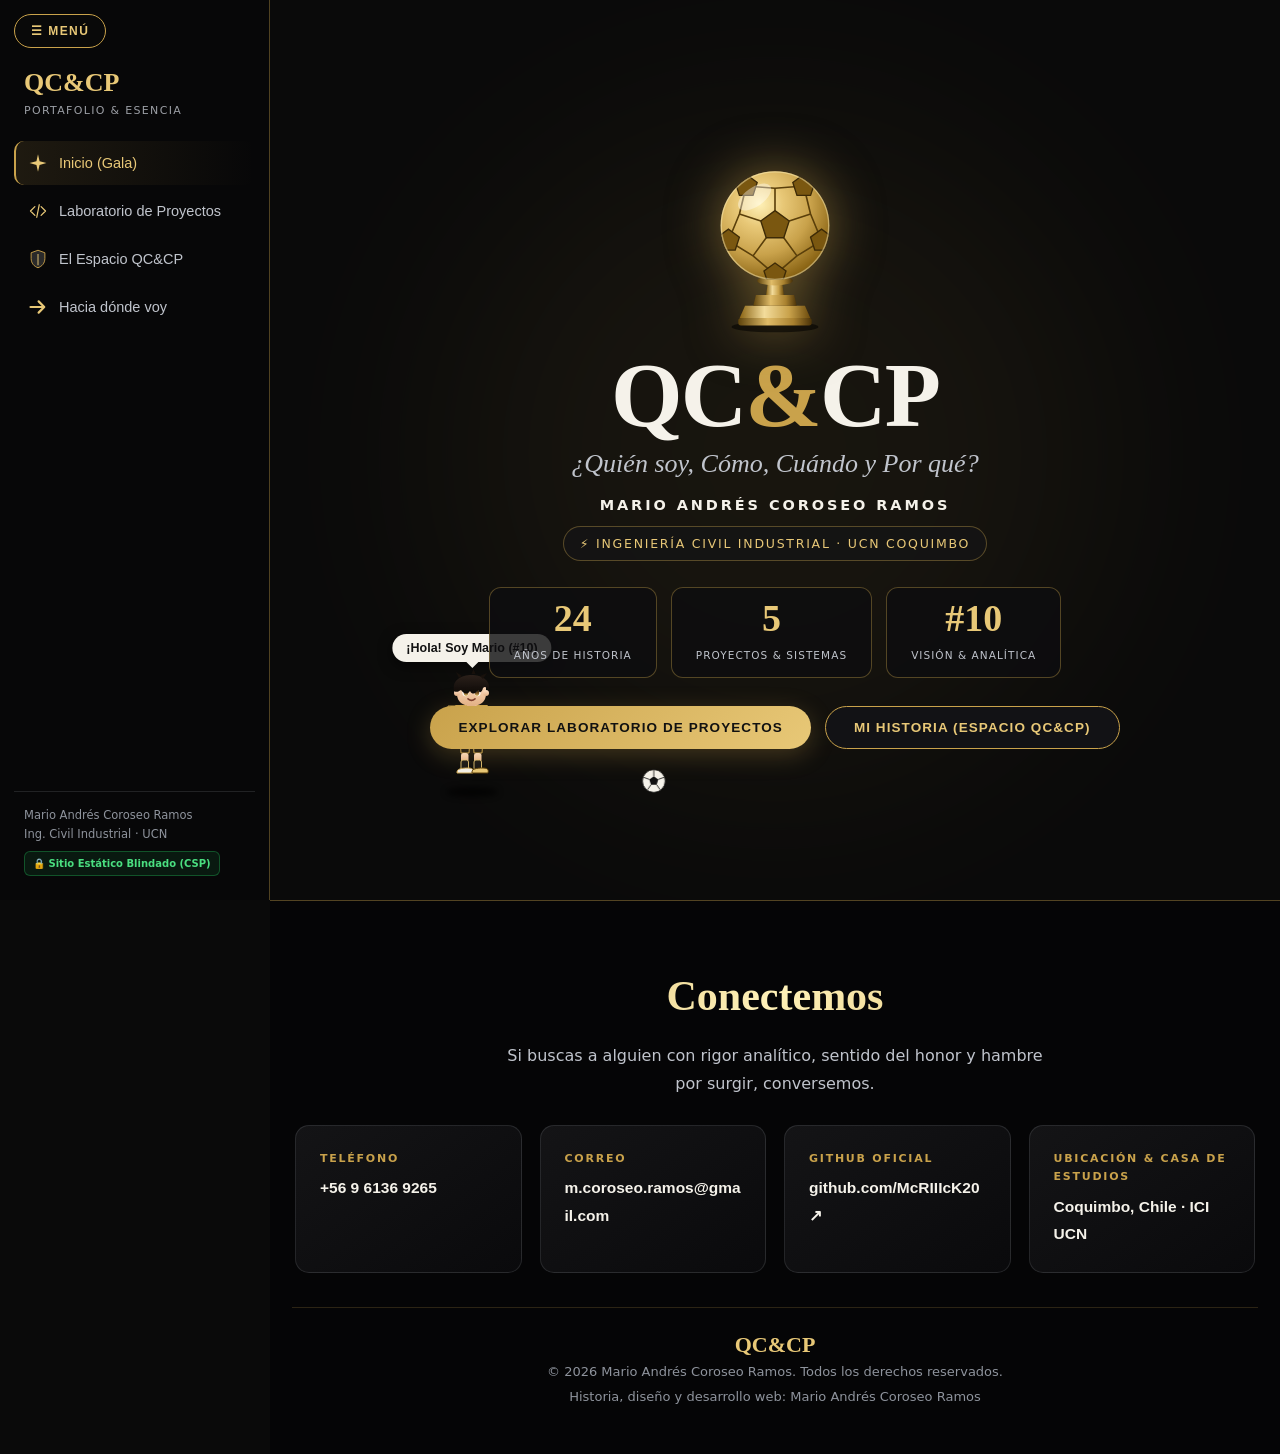
==== commit 699c1b01: "Add repository URL to index.html" ====
--- a/index.html
+++ b/index.html
@@ -942,7 +942,7 @@
   "<strong>Boletas:</strong> emisión automática en PDF desde una plantilla de Excel (24 pruebas de esa fase sin fallas).",
   "<strong>Business Intelligence:</strong> 5 vistas analíticas exportadas a CSV y un dashboard en Power BI con tema y medidas DAX propias."],
  kpis:[["9","Formularios VBA"],["11","Módulos de negocio"],["55","Pruebas VBA sin fallas"]],
- repoUrl:null, outfit:"exec", outfitName:"💼 Modo Ejecutivo ERP / SAP",
+ repoUrl:"https://github.com/McRIIIcK20/TiendaFutbol", outfit:"exec", outfitName:"💼 Modo Ejecutivo ERP / SAP",
  speech:"Login, ventas con transacción, boletas en PDF y dashboard: todo en un solo sistema.",
  tags:["Excel VBA","MS Access (SQL)","Python","Power BI (DAX)"], cur:"Cursor-2",
  stageHTML:'<div class="sap-step"><span>1. <b>Login</b> · SHA-256</span><span class="sap-ok">OK</span></div><div class="sap-step"><span>2. <b>Venta</b> · transacción</span><span class="sap-ok" style="animation-delay:.8s">OK</span></div><div class="sap-step"><span>3. <b>Boleta</b> · PDF</span><span class="ui-btn-sim">Emitir</span></div>'
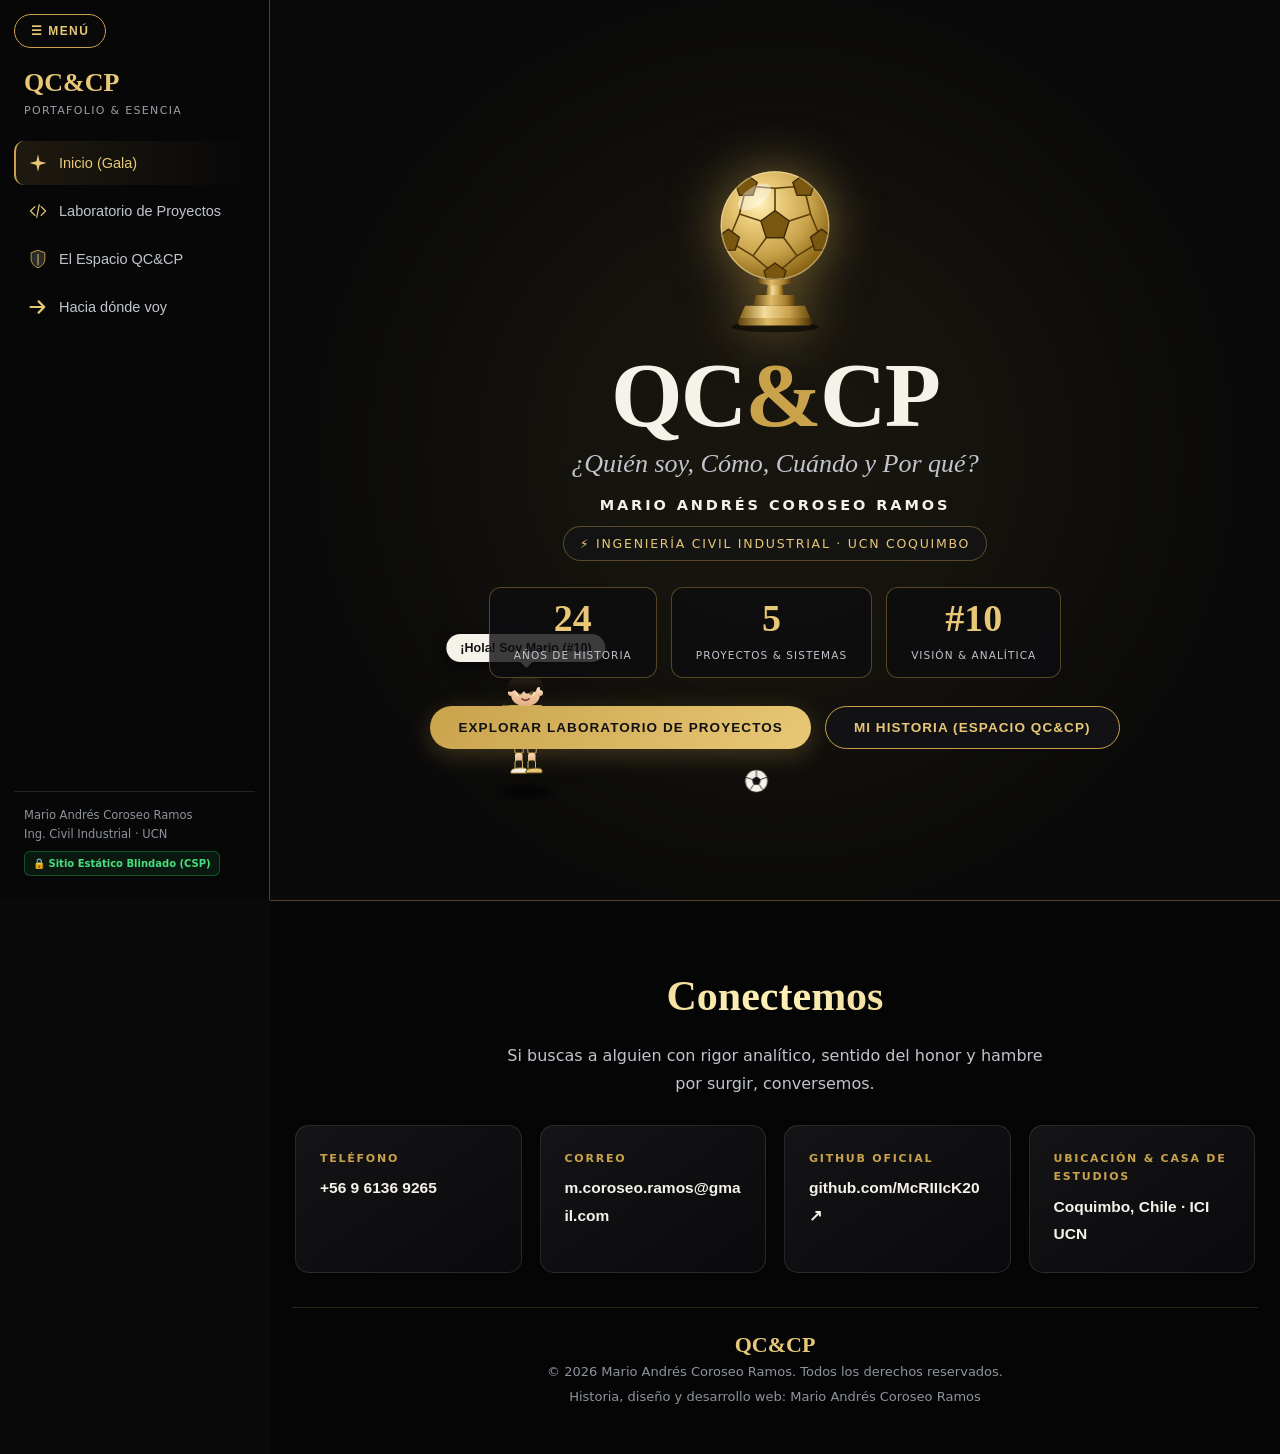
==== commit 8f62809f: "Update repoUrl in index.html" ====
--- a/index.html
+++ b/index.html
@@ -870,7 +870,7 @@
   "<strong>Flujo puro:</strong> VAN de $122,1 M (contable) y $189,1 M (económico), TIR de 13,3 % y 14,6 %, recuperación en 6 años.",
   "<strong>Flujo mixto:</strong> VAN de $215,4 M y $348,6 M, TIR de 16,3 % y 18,7 %, IVAN de 0,88 y 1,42; el apalancamiento mejora todos los indicadores. El análisis de momento óptimo concluye que no es necesario postergar la inversión."],
  kpis:[["$491,8 M","CAPEX total"],["$159,4 M","OPEX del año 1"],["$348,6 M","VAN mixto"]],
- repoUrl:null, outfit:"finance", outfitName:"📊 Modo Analista Financiero & BI",
+ repoUrl:"https://github.com/McRIIIcK20/ev_financiera", outfit:"finance", outfitName:"📊 Modo Analista Financiero & BI",
  speech:"CAPEX de $491,8 M, OPEX de $159,4 M al año y un VAN mixto de $348,6 M.",
  tags:["VAN / TIR / WACC","CAPEX & OPEX","Flujo de caja","Excel financiero","Sensibilidad"], cur:"Cursor-5",
  stageHTML:'<div class="ui-grid">'+kpi("CAPEX TOTAL","$491,8 M",'<small style="color:#C0C4CC;font-size:9px">equipos + obras + CT</small>')+kpi("OPEX AÑO 1","$159,4 M",'<small style="color:#C0C4CC;font-size:9px">fijos + variables</small>')+'</div>'+bar("TIR flujo mixto (económico)","18,7 %",70)
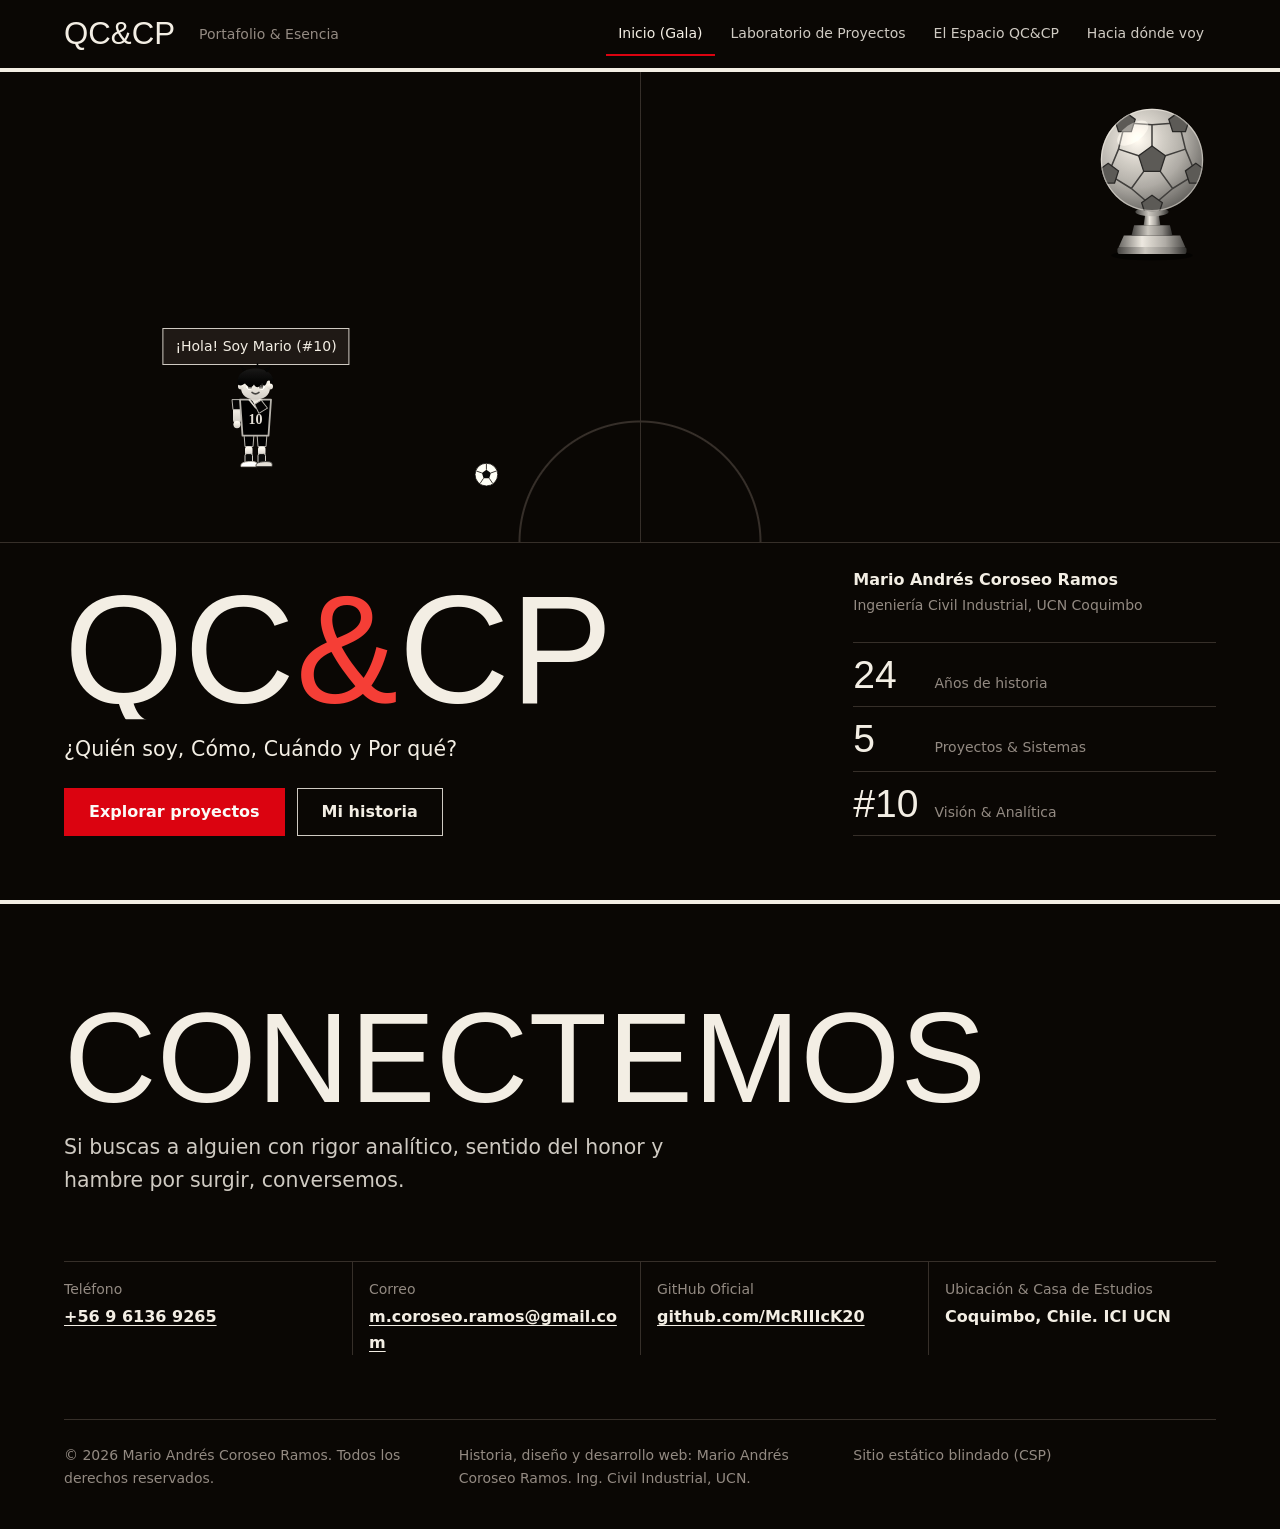
==== commit 83518986: "Rediseño completo con Hallmark (tema Manifesto) Sistema nuevo: fondo casi negro cálido, mayúsculas A" ====
--- a/index.html
+++ b/index.html
@@ -8,342 +8,13 @@
 <meta http-equiv="X-Content-Type-Options" content="nosniff">
 <meta name="referrer" content="strict-origin-when-cross-origin">
 <title>QC&amp;CP · Mario Andrés Coroseo Ramos | Portafolio &amp; Historia</title>
+<meta name="description" content="Portafolio e historia de Mario Andrés Coroseo Ramos, estudiante de Ingeniería Civil Industrial en la UCN Coquimbo: proyectos, valores, línea de tiempo y metas.">
 <link rel="preconnect" href="https://fonts.googleapis.com">
 <link rel="preconnect" href="https://fonts.gstatic.com" crossorigin>
-<link href="https://fonts.googleapis.com/css2?family=Inter:wght@300;400;500;600;700&family=JetBrains+Mono:wght@400;600&family=Playfair+Display:ital,wght@0,500;0,700;1,400&display=swap" rel="stylesheet">
-<style>
-:root{
-  --bg:#0A0A0A;--panel:#121214;--panel2:#18181c;
-  --gold:#C9A24B;--gold2:#E8C877;--silver:#C0C4CC;--text:#F5F2EA;
-  --blueU:#1d4ed8;--redU:#dc2626;
-  --line:rgba(192,196,204,.14);--goldLine:rgba(201,162,75,.38);
-  color-scheme:dark;box-sizing:border-box;
-  padding-top:env(safe-area-inset-top,0px);padding-bottom:env(safe-area-inset-bottom,0px)
-}
-*,*::before,*::after{box-sizing:inherit}
-html{scroll-padding-top:env(safe-area-inset-top,0px);scroll-behavior:smooth}
-body{margin:0;background:var(--bg);color:var(--text);font:300 16px/1.7 Inter,system-ui,sans-serif;overflow-x:hidden}
-h1,h2,h3,h4{font-family:'Playfair Display',Georgia,serif;margin:0;font-weight:700}
-.gold{background:linear-gradient(135deg,#C9A24B,#FFF1B8 50%,#C9A24B);-webkit-background-clip:text;background-clip:text;color:transparent}
-
-/* Navegación Lateral */
-#menuBtn{position:fixed;top:calc(14px + env(safe-area-inset-top,0px));left:14px;z-index:40;background:#0a0a0acc;border:1px solid var(--gold);color:var(--gold2);border-radius:999px;padding:9px 16px;font:600 12px Inter,sans-serif;letter-spacing:.12em;cursor:pointer;backdrop-filter:blur(8px);transition:.25s}
-#menuBtn:hover{background:#C9A24B22;box-shadow:0 0 15px #C9A24B44}
-nav{position:fixed;top:0;left:0;bottom:0;width:270px;z-index:35;background:#070708;border-right:1px solid var(--goldLine);padding:calc(68px + env(safe-area-inset-top,0px)) 14px 20px;transform:translateX(-100%);transition:transform .45s cubic-bezier(.5,0,0,1);overflow-y:auto;display:flex;flex-direction:column}
-body.open nav{transform:none}
-nav .brand{font:700 26px 'Playfair Display',serif;margin:0 10px 4px;color:var(--gold2)}
-nav .brand-sub{font-size:11px;color:var(--silver);letter-spacing:.12em;text-transform:uppercase;margin:0 10px 20px;opacity:.8}
-nav button{display:flex;gap:11px;align-items:center;width:100%;text-align:left;background:none;border:0;color:var(--silver);font:500 14.5px Inter,sans-serif;padding:12px;border-radius:10px;cursor:pointer;border-left:2px solid transparent;transition:.25s;margin-bottom:4px}
-nav button:hover{color:var(--gold2);background:#ffffff08}
-nav button.on{color:var(--gold2);border-left-color:var(--gold);background:linear-gradient(90deg,#C9A24B1f,transparent)}
-nav button .ni{width:20px;height:20px;flex:0 0 auto}
-nav .nav-foot{margin-top:auto;padding:14px 10px 4px;border-top:1px solid var(--line);font-size:11.5px;color:#8e939c}
-.sec-badge{display:inline-flex;align-items:center;gap:5px;margin-top:6px;padding:3px 8px;border-radius:6px;background:#22c55e18;border:1px solid #22c55e55;color:#4ade80;font-size:10px;font-weight:600}
-
-main{transition:margin .45s cubic-bezier(.5,0,0,1)}
-@media(min-width:1040px){body.open main{margin-left:270px}}
-.view{display:none;min-height:100vh;padding:86px 22px 80px;animation:fade .6s ease}
-.view.on{display:block}
-@keyframes fade{from{opacity:0;transform:translateY(14px)}to{opacity:1;transform:none}}
-.wrap{max-width:1080px;margin:0 auto;position:relative}
-.title{font-size:clamp(32px,5.5vw,54px);margin-bottom:8px}
-.sub{color:var(--silver);max-width:700px;margin:0 0 32px;font-size:16px}
-.rule{width:90px;height:3px;background:linear-gradient(90deg,#C9A24B,#E8C877);border-radius:3px;margin:14px 0 22px}
-.mini{position:absolute;right:0;top:-44px;width:54px;height:70px;pointer-events:none;animation:fl 6s ease-in-out infinite;filter:drop-shadow(0 0 10px #C9A24B88)}
-
-/* Portada Gala */
-#inicio{display:none;align-items:center;justify-content:center;text-align:center;position:relative;overflow:hidden}
-#inicio.on{display:flex}
-#inicio::before{content:"";position:absolute;width:72vmin;height:72vmin;background:var(--gold);opacity:.07;filter:blur(110px);border-radius:50%}
-.trophy{display:block;width:136px;height:178px;margin:0 auto 14px;animation:fl 6s ease-in-out infinite;filter:drop-shadow(0 0 26px #C9A24B88)}
-@keyframes fl{50%{transform:translateY(-14px)}}
-.hero h1{font-size:clamp(46px,9.5vw,92px);letter-spacing:-.02em;line-height:1}
-.hero h1 span{color:var(--gold)}
-.hero h2{font:italic 400 clamp(17px,3vw,26px) 'Playfair Display',serif;color:var(--silver);margin:8px 0 14px}
-.role-badge{display:inline-flex;align-items:center;gap:8px;border:1px solid var(--goldLine);background:#141416cc;padding:6px 16px;border-radius:999px;font-size:12.5px;letter-spacing:.14em;text-transform:uppercase;color:var(--gold2);margin-top:8px}
-.cta-group{display:flex;gap:14px;justify-content:center;flex-wrap:wrap;margin-top:28px}
-.cta{background:linear-gradient(135deg,#C9A24B,#E8C877);color:#111;border:0;border-radius:999px;padding:13px 28px;font:600 13.5px Inter,sans-serif;letter-spacing:.08em;cursor:pointer;transition:.25s;box-shadow:0 6px 24px #C9A24B44}
-.cta:hover{transform:translateY(-2px);box-shadow:0 10px 30px #E8C87766}
-.cta.sec{background:#121215;color:var(--gold2);border:1px solid var(--gold);box-shadow:none}
-.cta.sec:hover{background:#C9A24B18}
-.counters{display:flex;gap:14px;flex-wrap:wrap;justify-content:center;margin-top:26px}
-.counters div{border:1px solid var(--goldLine);background:#0d0d10cc;border-radius:12px;padding:10px 24px;min-width:128px}
-.counters b{display:block;font:700 38px/1.1 'Playfair Display',serif;color:var(--gold2)}
-.counters small{color:var(--silver);letter-spacing:.1em;text-transform:uppercase;font-size:10.5px}
-
-/* Selector de Trajes del Mini Mario */
-.wardrobe-bar{display:flex;align-items:center;justify-content:space-between;flex-wrap:wrap;gap:12px;background:linear-gradient(145deg,#151519,#0d0d10);border:1px solid var(--goldLine);border-radius:14px;padding:12px 18px;margin-bottom:28px}
-.wardrobe-bar span{font-size:13px;color:var(--silver);font-weight:500}
-.wardrobe-bar span b{color:var(--gold2)}
-.outfit-btns{display:flex;gap:8px;flex-wrap:wrap}
-.outfit-btn{background:#0b0b0d;border:1px solid var(--line);color:var(--silver);padding:6px 12px;border-radius:999px;font:600 12px Inter,sans-serif;cursor:pointer;transition:.2s;display:flex;align-items:center;gap:6px}
-.outfit-btn:hover,.outfit-btn.on{border-color:var(--gold);color:#111;background:linear-gradient(135deg,#C9A24B,#E8C877)}
-
-/* Laboratorio de Proyectos: Preselección (Hover) y Expansión (Click) */
-.proj-grid{display:grid;gap:24px;grid-template-columns:repeat(auto-fit,minmax(320px,1fr));transition:.35s}
-.proj-grid.hide-grid,#projSubText.hide-grid{display:none !important}
-@media(hover:hover){
-  .proj-grid:hover .proj-card:not(:hover){opacity:.62;transform:scale(.98)}
-}
-.proj-card{background:linear-gradient(160deg,#151519,#0c0c0e);border:1px solid var(--line);border-radius:16px;overflow:hidden;display:flex;flex-direction:column;transition:all .32s cubic-bezier(.2,.8,.2,1);position:relative;cursor:pointer}
-.proj-card *{pointer-events:none}
-.proj-card .btn-try{pointer-events:auto}
-.proj-card::after{content:"🔍 Clic para agrandar proyecto";position:absolute;top:12px;right:12px;background:#0a0a0ce6;border:1px solid var(--gold);color:var(--gold2);font:600 10.5px Inter,sans-serif;padding:4px 10px;border-radius:999px;opacity:0;transform:translateY(-6px);transition:.25s;pointer-events:none;z-index:15}
-.proj-card:hover::after{opacity:1;transform:none}
-.proj-card:hover,.proj-card.active-sim{border-color:var(--gold2);transform:translateY(-7px) scale(1.015);box-shadow:0 18px 42px #000e,0 0 28px #C9A24B44}
-
-.proj-stage{position:relative;height:215px;background:#08080a;border-bottom:1px solid var(--line);padding:12px;overflow:hidden;font-family:'JetBrains Mono',monospace;user-select:none}
-.stage-top{display:flex;align-items:center;justify-content:space-between;margin-bottom:8px;padding-bottom:6px;border-bottom:1px solid #ffffff12;font-size:10.5px;color:#8e939c}
-.stage-dots{display:flex;gap:5px}
-.stage-dots i{width:8px;height:8px;border-radius:50%;display:inline-block}
-.stage-dots i:nth-child(1){background:#ff5f56}.stage-dots i:nth-child(2){background:#ffbd2e}.stage-dots i:nth-child(3){background:#27c93f}
-.outfit-pill{background:#C9A24B22;border:1px solid var(--gold);color:var(--gold2);padding:2px 8px;border-radius:999px;font:600 10px Inter,sans-serif}
-
-/* Vista Expandida de Proyecto Individual (Solo ese en pantalla) */
-.proj-detail{display:none;background:linear-gradient(160deg,#15151a,#09090c);border:2px solid var(--gold);border-radius:20px;padding:28px;box-shadow:0 24px 60px #000e,0 0 40px #C9A24B26;animation:zoomIn .38s cubic-bezier(.2,.8,.2,1)}
-.proj-detail.on{display:block !important}
-@keyframes zoomIn{from{opacity:0;transform:scale(.95) translateY(12px)}to{opacity:1;transform:none}}
-.detail-topbar{display:flex;align-items:center;justify-content:space-between;flex-wrap:wrap;gap:12px;margin-bottom:24px;padding-bottom:16px;border-bottom:1px solid var(--line)}
-.btn-back{display:inline-flex;align-items:center;gap:8px;background:linear-gradient(135deg,#C9A24B,#E8C877);border:0;color:#111;padding:10px 22px;border-radius:999px;font:700 13px Inter,sans-serif;cursor:pointer;transition:.25s;box-shadow:0 4px 16px #C9A24B44}
-.btn-back:hover{transform:translateX(-3px);filter:brightness(1.08)}
-.detail-nav{display:flex;gap:8px;flex-wrap:wrap}
-.detail-nav button{background:#141418;border:1px solid var(--goldLine);color:var(--gold2);padding:9px 16px;border-radius:999px;font:600 12px Inter,sans-serif;cursor:pointer;transition:.2s}
-.detail-nav button:hover{background:#C9A24B22;border-color:var(--gold)}
-.detail-grid{display:grid;grid-template-columns:1.05fr 1.25fr;gap:28px;align-items:start}
-@media(max-width:860px){.detail-grid{grid-template-columns:1fr}}
-.detail-stage-wrap .proj-stage{height:280px;border:1px solid var(--goldLine);border-radius:14px;padding:16px;box-shadow:inset 0 0 30px #000}
-.detail-kpis{display:grid;grid-template-columns:repeat(3,1fr);gap:10px;margin-top:14px}
-.detail-kpi{background:#101014;border:1px solid var(--goldLine);border-radius:10px;padding:12px;text-align:center}
-.detail-kpi b{display:block;font:700 20px 'Playfair Display',serif;color:var(--gold2)}
-.detail-kpi small{font-size:10.5px;color:var(--silver);text-transform:uppercase;letter-spacing:.08em}
-.detail-info small.cat{color:var(--gold);letter-spacing:.16em;text-transform:uppercase;font-size:11.5px;font-weight:700}
-.detail-info h3{font-size:clamp(24px,3.6vw,34px);margin:4px 0 12px;color:var(--text)}
-.detail-info .lead{color:var(--silver);font-size:15.5px;margin:0 0 18px}
-.spec-blocks{display:grid;gap:12px;margin-bottom:18px}
-.spec-box{background:#0e0e12;border-left:3px solid var(--gold);border-radius:8px;padding:12px 16px}
-.spec-box b{display:block;font-size:12.5px;text-transform:uppercase;letter-spacing:.1em;color:var(--gold2);margin-bottom:4px}
-.spec-box p{margin:0;font-size:14px;color:var(--text)}
-.spec-list{margin:0 0 20px;padding-left:18px;color:var(--silver);font-size:14px}
-.spec-list li{margin-bottom:6px}
-.spec-list li strong{color:var(--text)}
-.repo-box{background:#0b0b0f;border:1px solid var(--goldLine);border-radius:12px;padding:14px 16px;display:flex;align-items:center;justify-content:space-between;flex-wrap:wrap;gap:12px}
-.repo-url{font-family:'JetBrains Mono',monospace;font-size:12px;color:var(--gold2);word-break:break-all}
-
-/* Otros proyectos miniatura abajo del proyecto expandido */
-.other-projs{margin-top:28px;padding-top:20px;border-top:1px solid var(--line)}
-.other-projs h4{font-size:16px;color:var(--gold2);margin-bottom:12px;letter-spacing:.06em}
-.other-strip{display:grid;grid-template-columns:repeat(auto-fit,minmax(170px,1fr));gap:10px}
-.other-item{background:#101014;border:1px solid var(--line);border-radius:10px;padding:10px 12px;cursor:pointer;transition:.2s;text-align:left;color:var(--text);font:500 12.5px Inter,sans-serif}
-.other-item:hover{border-color:var(--gold);background:#C9A24B18;transform:translateY(-2px)}
-.other-item small{display:block;color:var(--gold);font-size:10px;text-transform:uppercase;letter-spacing:.1em;margin-bottom:2px}
-
-/* Cursor simulado dentro de cada proyecto */
-.sim-cursor{position:absolute;width:18px;height:18px;z-index:10;pointer-events:none;filter:drop-shadow(0 2px 4px #000)}
-.sim-cursor::after{content:"";position:absolute;left:-4px;top:-4px;width:22px;height:22px;border-radius:50%;border:2px solid var(--gold2);opacity:0;transform:scale(.4)}
-.Cursor-1{animation:cur1 6s infinite ease-in-out}
-.Cursor-2{animation:cur2 6.5s infinite ease-in-out}
-.Cursor-3{animation:cur3 7s infinite ease-in-out}
-.Cursor-4{animation:cur4 6s infinite ease-in-out}
-.Cursor-5{animation:cur5 6.2s infinite ease-in-out}
-.Cursor-6{animation:cur6 5.8s infinite ease-in-out}
-@keyframes cur1{0%,100%{left:78%;top:76%}25%{left:28%;top:42%}30%{left:28%;top:42%;transform:scale(.85)}55%{left:74%;top:36%}60%{left:74%;top:36%;transform:scale(.85)}80%{left:52%;top:75%}}
-@keyframes cur2{0%,100%{left:80%;top:78%}20%{left:24%;top:32%}45%{left:48%;top:54%}70%{left:78%;top:74%;transform:scale(.85)}}
-@keyframes cur3{0%,100%{left:18%;top:74%}35%{left:48%;top:74%;transform:scale(.85)}70%{left:76%;top:38%}}
-@keyframes cur4{0%,100%{left:25%;top:38%}30%{left:62%;top:38%;transform:scale(.85)}65%{left:75%;top:75%;transform:scale(.85)}}
-@keyframes cur5{0%,100%{left:22%;top:44%}35%{left:68%;top:44%;transform:scale(.85)}70%{left:50%;top:74%}}
-@keyframes cur6{0%,100%{left:30%;top:45%}40%{left:36%;top:40%;transform:scale(.88)}75%{left:78%;top:68%;transform:scale(.88)}}
-
-/* Componentes de las simulaciones UI */
-.ui-grid{display:grid;grid-template-columns:1fr 1fr;gap:8px;font-size:11px}
-.ui-box{background:#121318;border:1px solid #ffffff14;border-radius:6px;padding:7px}
-.ui-kpi{font-size:15px;font-weight:700;color:var(--gold2);display:block}
-.ui-bar{height:6px;background:#222;border-radius:4px;overflow:hidden;margin-top:4px}
-.ui-bar > span{display:block;height:100%;background:linear-gradient(90deg,#C9A24B,#27c93f);animation:barPulse 4s infinite alternate}
-@keyframes barPulse{0%{width:62%}100%{width:94%}}
-.ui-btn-sim{display:inline-block;margin-top:6px;padding:4px 9px;border-radius:4px;background:#C9A24B33;border:1px solid var(--gold);color:var(--gold2);font-size:10px;animation:btnFlash 3s infinite}
-@keyframes btnFlash{0%,80%,100%{background:#C9A24B22;color:var(--gold2)}90%{background:var(--gold2);color:#111}}
-.sap-step{display:flex;align-items:center;justify-content:space-between;background:#12141a;border:1px solid #ffffff14;padding:4px 8px;border-radius:4px;margin-bottom:4px;font-size:10.5px}
-.sap-step b{color:var(--gold2)}
-.sap-ok{color:#27c93f;font-weight:700;animation:blinkOk 3s infinite}
-@keyframes blinkOk{0%,45%{opacity:.25}50%,100%{opacity:1}}
-
-.proj-body{padding:20px 22px 22px;display:flex;flex-direction:column;flex:1}
-.proj-body small{color:var(--gold);letter-spacing:.15em;text-transform:uppercase;font-size:11px;font-weight:600}
-.proj-body h3{font-size:21px;margin:4px 0 8px;color:var(--text)}
-.proj-body p{color:var(--silver);font-size:14px;margin:0 0 14px;flex:1}
-.tech-tags{display:flex;gap:6px;flex-wrap:wrap;margin-bottom:16px}
-.tech-tags span{font-size:11px;background:#ffffff09;border:1px solid var(--line);color:var(--silver);padding:3px 9px;border-radius:6px}
-.proj-actions{display:flex;gap:10px;align-items:center;margin-top:auto}
-.btn-gh{flex:1;display:inline-flex;align-items:center;justify-content:center;gap:8px;background:linear-gradient(135deg,#C9A24B,#E8C877);color:#111;text-decoration:none;font:600 12.5px Inter,sans-serif;padding:10px 14px;border-radius:9px;transition:.25s;cursor:pointer;border:0}
-.btn-gh:hover{filter:brightness(1.1);transform:translateY(-1px)}
-.btn-try{background:linear-gradient(135deg,#C9A24B22,#E8C87711);border:1px solid var(--gold);color:var(--gold2);padding:10px 12px;border-radius:9px;font:600 12.5px Inter,sans-serif;cursor:pointer;transition:.2s;width:100%}
-.proj-card:hover .btn-try{background:linear-gradient(135deg,#C9A24B,#E8C877);color:#111}
-
-/* Espacio Unificado QC&CP (Sub-tabs) */
-.subtabs{display:flex;gap:8px;flex-wrap:wrap;margin-bottom:26px;border-bottom:1px solid var(--line);padding-bottom:14px}
-.subtab{background:#121215;border:1px solid var(--line);color:var(--silver);padding:9px 18px;border-radius:999px;font:600 13px Inter,sans-serif;cursor:pointer;transition:.25s}
-.subtab:hover{color:var(--gold2);border-color:var(--goldLine)}
-.subtab.on{background:linear-gradient(135deg,#C9A24B,#E8C877);color:#111;border-color:transparent}
-.subpane{display:none;animation:fade .45s ease}
-.subpane.on{display:block}
-
-/* Cards, Ficha y Timeline */
-.grid{display:grid;gap:18px;grid-template-columns:repeat(auto-fit,minmax(220px,1fr))}
-.card{background:linear-gradient(145deg,#141416,#0a0a0c);border:1px solid var(--line);border-radius:14px;padding:24px;transition:.35s;position:relative}
-.card:hover{border-color:#C9A24B88;transform:translateY(-4px);box-shadow:0 10px 30px #C9A24B22}
-.card h3{font-size:21px;color:var(--text);margin-bottom:8px}
-.card p{margin:0;color:var(--silver);font-size:14.5px}
-svg.ico{width:42px;height:42px;margin-bottom:10px;display:block}
-.quote{font:italic 400 clamp(19px,3vw,25px)/1.5 'Playfair Display',serif;color:var(--gold2);border-left:3px solid var(--gold);padding-left:20px;margin:0 0 28px}
-
-/* Bloque Destacado: Belén · Mi Mayor Logro */
-.belen-showcase{margin-top:26px;background:linear-gradient(145deg,#1b1318 0%,#121016 55%,#1b160e 100%);border:2px solid var(--gold);border-radius:18px;padding:28px;position:relative;overflow:hidden;box-shadow:0 14px 38px #000c,0 0 28px #C9A24B28}
-.belen-showcase::before{content:"";position:absolute;right:-50px;top:-50px;width:220px;height:220px;background:radial-gradient(circle,#E8C87728,transparent 70%);pointer-events:none}
-.belen-badge{display:inline-flex;align-items:center;gap:8px;background:linear-gradient(135deg,#C9A24B,#E8C877);color:#111;font:700 11px Inter,sans-serif;letter-spacing:.14em;text-transform:uppercase;padding:5px 14px;border-radius:999px;margin-bottom:12px}
-.belen-showcase h3{font-size:clamp(24px,3.6vw,32px);color:var(--gold2);margin-bottom:10px}
-.belen-showcase p{color:var(--text);font-size:15.2px;margin:0 0 12px;line-height:1.75}
-.belen-pillars{display:grid;grid-template-columns:repeat(auto-fit,minmax(210px,1fr));gap:12px;margin-top:18px}
-.belen-pillar{background:#0b0b0ecc;border:1px solid var(--goldLine);border-radius:12px;padding:14px}
-.belen-pillar b{display:block;color:var(--gold2);font-size:13.5px;margin-bottom:4px}
-.belen-pillar span{color:var(--silver);font-size:13px;line-height:1.5;display:block}
-
-.split{display:grid;gap:30px;grid-template-columns:repeat(auto-fit,minmax(280px,1fr));align-items:start}
-.fut{border:2px solid var(--gold);border-radius:14px;padding:22px;background:linear-gradient(180deg,#1b1b1b,#0a0a0a);box-shadow:0 0 30px #C9A24B33;position:relative;overflow:hidden}
-.fut::before{content:"";position:absolute;inset:-50% auto -50% -60%;width:40%;background:linear-gradient(90deg,transparent,#E8C87722,transparent);transform:rotate(20deg);animation:sh 5s infinite}
-@keyframes sh{to{left:140%}}
-.fut h3{text-align:center;font-size:30px;color:var(--gold2);letter-spacing:.1em;text-transform:uppercase}
-.fut .pos{text-align:center;color:var(--silver);border-bottom:1px solid #C9A24B44;padding-bottom:12px;margin-bottom:14px}
-.stats{display:flex;justify-content:space-around;margin-bottom:14px}
-.stats b{display:block;text-align:center;font:700 30px 'Playfair Display',serif;color:var(--gold)}
-.stats small{font-size:11px;letter-spacing:.1em;text-transform:uppercase;color:var(--silver)}
-.row{display:flex;justify-content:space-between;gap:10px;border-bottom:1px solid #C9A24B1c;padding:6px 0;font-size:14px}
-.row span:first-child{color:var(--silver)}
-.row span:last-child{text-align:right;font-weight:600}
-
-.tl{position:relative;padding:10px 0 10px 34px;margin-left:8px}
-.tl::before{content:"";position:absolute;left:0;top:0;bottom:0;width:2px;background:#ffffff18}
-.tl .fill{position:absolute;left:0;top:0;width:2px;height:100%;background:linear-gradient(#C9A24B,#E8C877);box-shadow:0 0 12px #E8C877}
-.it{position:relative;margin-bottom:20px}
-.it::before{content:"";position:absolute;left:-41px;top:14px;width:14px;height:14px;border-radius:50%;background:var(--gold2);border:3px solid var(--gold);box-shadow:0 0 12px var(--gold2)}
-.it button{all:unset;display:block;width:100%;cursor:pointer;background:var(--panel);border:1px solid var(--line);border-radius:14px;padding:16px 20px;box-sizing:border-box}
-.it button:hover,.it.open button{border-color:#C9A24B88}
-.it small{color:var(--gold);letter-spacing:.18em;text-transform:uppercase;font-size:11.5px;font-weight:600}
-.it h3{font-size:21px;margin:2px 0}
-.it .more{max-height:0;overflow:hidden;transition:max-height .5s ease;color:var(--silver);font-size:14.5px}
-.it.open .more{max-height:520px}
-.it .more p{margin:10px 0 0}
-.tag{display:inline-block;margin-top:10px;font-size:11.5px;color:#111;background:var(--gold2);border-radius:999px;padding:2px 12px;font-weight:600}
-
-/* Historias Carrusel Anime */
-#stories{max-width:980px;margin:0 auto}
-.viewport{overflow:hidden;border-radius:18px}
-.track{display:flex;transition:transform .85s cubic-bezier(.6,0,.2,1)}
-.slide{flex:0 0 100%;display:grid;grid-template-columns:1.1fr 1fr;gap:26px;align-items:center;padding:6px}
-@media(max-width:760px){.slide{grid-template-columns:1fr}}
-.scene{position:relative;height:300px;border-radius:16px;overflow:hidden;border:1px solid #C9A24B66;box-shadow:inset 0 0 40px #000a}
-.scene::before{content:"";position:absolute;inset:-40%;background:repeating-conic-gradient(from 0deg,rgba(232,200,119,.04) 0deg 4deg,transparent 4deg 14deg);pointer-events:none}
-.scene::after{content:"";position:absolute;left:0;right:0;bottom:0;height:22%;background:linear-gradient(transparent,#00000099)}
-.el{position:absolute;font-style:normal;line-height:1;overflow:visible}
-.slide:not(.act) .el{animation-play-state:paused}
-.a-bob{animation:bob 1.2s ease-in-out infinite alternate}
-.a-jump{animation:bob .6s ease-in infinite alternate;--h:-65px}
-.a-float{animation:bob 2.8s ease-in-out infinite alternate;--h:-14px}
-.a-walk{animation:walk 2.4s ease-in-out infinite alternate}
-.a-shake{animation:shk .25s ease-in-out infinite alternate}
-.a-spin{animation:spn 4s linear infinite}
-.a-pulse{animation:pls .8s ease-in-out infinite alternate}
-.a-fall{animation:fal 2.2s ease-in infinite}
-.a-wave{animation:wav 2.6s ease-in-out infinite alternate}
-.a-roll{animation:rol 2.4s ease-in-out infinite alternate}
-.a-sway{animation:swy .7s ease-in-out infinite alternate;transform-origin:50% 100%}
-.a-trip{animation:trp 2.4s ease-in-out infinite;transform-origin:50% 100%}
-@keyframes bob{to{transform:translateY(var(--h,-14px))}}
-@keyframes walk{from{transform:translateX(calc(var(--d,55px)*-1))}to{transform:translateX(var(--d,55px))}}
-@keyframes shk{from{transform:rotate(-8deg)}to{transform:rotate(8deg)}}
-@keyframes spn{to{transform:rotate(360deg)}}
-@keyframes pls{to{transform:scale(1.24)}}
-@keyframes fal{0%{transform:translateY(-20px);opacity:0}30%{opacity:1}100%{transform:translateY(85px) rotate(18deg);opacity:0}}
-@keyframes wav{from{transform:translate(-22px,0)}to{transform:translate(22px,-8px)}}
-@keyframes rol{from{transform:translateX(-65px) rotate(0)}to{transform:translateX(65px) rotate(540deg)}}
-@keyframes swy{from{transform:rotate(-7deg) translateY(0)}to{transform:rotate(7deg) translateY(-8px)}}
-@keyframes trp{0%,100%{transform:rotate(0)}35%{transform:rotate(-10deg)}65%{transform:rotate(62deg) translateY(14px)}85%{transform:rotate(62deg) translateY(14px)}}
-.cap{position:absolute;left:14px;bottom:10px;z-index:2;font-size:11.5px;letter-spacing:.14em;text-transform:uppercase;color:var(--gold2);font-weight:600}
-.txt small{color:var(--gold);letter-spacing:.18em;text-transform:uppercase;font-size:12px;font-weight:600}
-.txt h3{font-size:clamp(24px,3.8vw,34px);margin:4px 0 10px}
-.txt p{color:var(--silver);font-size:15.5px;margin:0}
-.ctrl{display:flex;align-items:center;justify-content:center;gap:14px;margin-top:20px}
-.ctrl>button{background:none;border:1px solid var(--gold);color:var(--gold2);width:40px;height:40px;border-radius:50%;font-size:20px;cursor:pointer}
-#dots{display:flex;gap:7px;flex-wrap:wrap;justify-content:center}
-#dots button{width:9px;height:9px;padding:0;border-radius:50%;border:0;background:#ffffff30;cursor:pointer}
-#dots button.on{background:var(--gold2);box-shadow:0 0 8px var(--gold2)}
-.cnt{text-align:center;color:#8e939c;font-size:12.5px;margin-top:8px;letter-spacing:.1em}
-
-/* Tarjeta Destacada Meta de Vida: Universidad de Chile */
-.dream-card{margin-top:28px;background:linear-gradient(135deg,#0c1938 0%,#111827 55%,#1f1218 100%);border:2px solid var(--gold);border-radius:18px;padding:28px;position:relative;overflow:hidden;box-shadow:0 14px 40px #000c,0 0 30px #1d4ed833;text-align:left}
-.dream-card::before{content:"";position:absolute;right:-60px;top:-60px;width:240px;height:240px;background:radial-gradient(circle,#1d4ed844,transparent 70%);pointer-events:none}
-.dream-badge{display:inline-flex;align-items:center;gap:8px;background:linear-gradient(90deg,#1d4ed8,#dc2626);color:#fff;font:700 11px Inter,sans-serif;letter-spacing:.14em;text-transform:uppercase;padding:5px 14px;border-radius:999px;margin-bottom:12px}
-.dream-card h3{font-size:clamp(24px,3.6vw,32px);color:var(--gold2);margin-bottom:10px}
-.dream-card p{color:var(--text);font-size:15.5px;margin:0;max-width:820px}
-.roadmap-tag{display:inline-block;font-size:11px;letter-spacing:.14em;text-transform:uppercase;color:var(--gold);font-weight:700;margin-bottom:6px}
-
-/* Personaje Mini Mario Anime & Trajes */
-#field{position:absolute;inset:0;overflow:hidden;pointer-events:none;z-index:1}
-.heroin{position:relative;z-index:2;max-width:780px;padding:0 14px}
-#mario{position:absolute;left:0;top:0;width:68px;height:118px;transform-origin:34px 118px;will-change:transform}
-#mario::after{content:"";position:absolute;left:8px;bottom:-5px;width:52px;height:10px;background:#000;border-radius:50%;filter:blur(3px);opacity:.7;z-index:-1}
-#mario svg,.bud svg{overflow:visible;width:68px;height:118px}
-#mario g,.bud g{transform-box:view-box}
-.lg,.ar{transition:transform .2s}
-.hair-front{animation:hairBreeze 2.4s ease-in-out infinite alternate;transform-origin:30px 6px}
-@keyframes hairBreeze{from{transform:rotate(-1.5deg)}to{transform:rotate(2deg)}}
-.walk .lgL{transform-origin:25px 66px;animation:sw .42s ease-in-out infinite alternate}
-.walk .lgR{transform-origin:35px 66px;animation:sw .42s ease-in-out infinite alternate-reverse}
-.walk .arL{transform-origin:15px 36px;animation:sw .42s ease-in-out infinite alternate-reverse}
-.walk .arR{transform-origin:45px 36px;animation:sw .42s ease-in-out infinite alternate}
-.kick .lgR{transform-origin:35px 66px;animation:kk .35s ease-out}
-.wave .arR{transform-origin:45px 36px;animation:wv .35s ease-in-out infinite alternate;transform:rotate(148deg)}
-@keyframes sw{from{transform:rotate(-26deg)}to{transform:rotate(26deg)}}
-@keyframes kk{0%{transform:rotate(-38deg)}60%{transform:rotate(68deg)}100%{transform:rotate(0)}}
-@keyframes wv{from{transform:rotate(135deg)}to{transform:rotate(168deg)}}
-
-/* Visibilidad de Trajes en el SVG del Mini Mario */
-.gear{opacity:0;transition:opacity .28s ease;pointer-events:none}
-.mario-char[data-outfit="gala"] .g-gala,
-.mario-char[data-outfit="helmet"] .g-helmet,
-.mario-char[data-outfit="exec"] .g-exec,
-.mario-char[data-outfit="research"] .g-research,
-.mario-char[data-outfit="thinker"] .g-thinker,
-.mario-char[data-outfit="finance"] .g-finance,
-.mario-char[data-outfit="data"] .g-data{opacity:1}
-
-#ball2{position:absolute;left:0;top:0;will-change:transform}
-#bubble{position:absolute;transform:translateX(-50%);background:#F5F2EA;color:#111;font:600 12.5px Inter,sans-serif;padding:7px 14px;border-radius:14px;white-space:nowrap;opacity:0;transition:opacity .3s;box-shadow:0 4px 14px #0009}
-#bubble::after{content:"";position:absolute;left:50%;bottom:-6px;margin-left:-6px;border:6px solid transparent;border-bottom:0;border-top-color:#F5F2EA}
-#bubble.on{opacity:1}
-
-/* Buddy Flotante Esquina Inferior Derecha */
-#buddy{position:fixed;right:calc(14px + env(safe-area-inset-right,0px));bottom:calc(10px + env(safe-area-inset-bottom,0px));width:88px;height:152px;z-index:30;pointer-events:none;display:none;transition:opacity .4s;transform-origin:100% 100%}
-#buddy.on{display:block}
-#buddy.hide{opacity:0}
-@media(max-width:600px){#buddy{transform:scale(.82)}}
-#bm{position:relative;width:88px;height:152px}
-.bud{position:absolute;left:0;top:0;width:68px;height:118px;transform-origin:0 0;transform:translateX(88px) scale(-1.26,1.26)}
-#bbub{position:absolute;right:0;bottom:156px;width:max-content;max-width:230px;background:#F5F2EA;color:#111;font:600 12.5px/1.38 Inter,sans-serif;padding:9px 14px;border-radius:14px;opacity:0;transform:translateY(6px);transition:opacity .3s,transform .3s;box-shadow:0 6px 20px #000b;border:1.5px solid var(--gold)}
-#bbub::after{content:"";position:absolute;right:34px;bottom:-6px;border:6px solid transparent;border-bottom:0;border-top-color:#F5F2EA}
-#bbub.on{opacity:1;transform:none}
-
-/* Footer Contacto */
-#contacto{border-top:1px solid #C9A24B66;background:#050506;padding:60px 22px 44px;text-align:center}
-#contacto h3{font-size:clamp(28px,4.8vw,42px)}
-#contacto .grid{margin:28px auto;max-width:960px;text-align:left}
-#contacto .card{display:block;text-decoration:none;color:inherit}
-#contacto small{display:block;color:var(--gold);letter-spacing:.16em;text-transform:uppercase;font-size:11px;font-weight:600;margin-bottom:6px}
-#contacto b{font:600 15.5px/1.4 Inter,sans-serif;color:var(--text);word-break:break-word}
-.credits{color:#8e939c;font-size:13px;line-height:1.9;margin-top:34px;padding-top:24px;border-top:1px solid #C9A24B33}
-</style>
+<link href="https://fonts.googleapis.com/css2?family=Anton&family=Public+Sans:wght@400;500;600&display=swap" rel="stylesheet">
+<link rel="stylesheet" href="site.css">
 </head>
 <body>
-
 <!-- LIBRERÍA DE SÍMBOLOS SVG ANIME & ICONOS -->
 <svg width="0" height="0" style="position:absolute" aria-hidden="true">
   <defs>
@@ -529,25 +200,22 @@
   <symbol id="s-cursor" viewBox="0 0 24 24"><path d="M4 2l16 10-7 2 4 7-3 1-4-7-6 5z" fill="#FFF1B8" stroke="#111" stroke-width="1.6"/></symbol>
 </svg>
 
-<button id="menuBtn" aria-label="Abrir menú">☰ MENÚ</button>
-<nav id="nav">
+<button id="menuBtn" type="button" aria-label="Abrir menú" aria-controls="navItems">Menú</button>
+<nav id="nav" aria-label="Secciones">
   <div class="brand">QC&amp;CP</div>
   <div class="brand-sub">Portafolio &amp; Esencia</div>
   <div id="navItems"></div>
-  <div class="nav-foot">
-    Mario Andrés Coroseo Ramos<br>Ing. Civil Industrial · UCN<br>
-    <span class="sec-badge">🔒 Sitio Estático Blindado (CSP)</span>
-  </div>
 </nav>
 
 <main>
 <!-- 1. INICIO (PORTADA EJECUTIVA + BALÓN DE ORO) -->
 <section class="view hero on" id="inicio">
-  <div id="field">
+  <div id="field" aria-hidden="true">
+    <svg class="trophy" viewBox="0 0 200 260" aria-hidden="true"><use href="#bd"/></svg>
     <div id="bubble"></div>
     <!-- MINI MARIO ANIME MULTITRAJE -->
     <div id="mario" class="mario-char" data-outfit="gala">
-      <svg viewBox="0 0 68 118">
+      <svg viewBox="0 0 68 118" aria-hidden="true">
         <g class="lgL lg">
           <path d="M22 66h10l-1 13h-8z" fill="#0d0d0d" stroke="#C9A24B" stroke-width="1"/>
           <rect x="23" y="79" width="7.5" height="9" rx="2.5" fill="url(#gSkin)"/>
@@ -650,25 +318,25 @@
         </g>
       </svg>
     </div>
-    <svg id="ball2" viewBox="0 0 64 64" width="26" height="26"><use href="#s-ball"/></svg>
+    <svg id="ball2" viewBox="0 0 64 64" width="26" height="26" aria-hidden="true"><use href="#s-ball"/></svg>
   </div>
 
   <div class="heroin">
-    <svg class="trophy" viewBox="0 0 200 260"><use href="#bd"/></svg>
-    <h1>QC<span>&amp;</span>CP</h1>
-    <h2>¿Quién soy, Cómo, Cuándo y Por qué?</h2>
-    <div style="letter-spacing:.2em;text-transform:uppercase;font-size:14.5px;font-weight:600">Mario Andrés Coroseo Ramos</div>
-    <div class="role-badge">⚡ Ingeniería Civil Industrial · UCN Coquimbo</div>
-
+    <div class="hero-head">
+      <h1>QC<span>&amp;</span>CP</h1>
+      <h2>¿Quién soy, Cómo, Cuándo y Por qué?</h2>
+      <div class="cta-group">
+        <button type="button" class="cta" data-go="proyectos">Explorar proyectos</button>
+        <button type="button" class="cta-sec" data-go="espacio">Mi historia</button>
+      </div>
+    </div>
+    <div class="hero-side">
+    <p class="hero-name"><b>Mario Andrés Coroseo Ramos</b><br><span class="role-badge">Ingeniería Civil Industrial, UCN Coquimbo</span></p>
     <div class="counters">
       <div><b data-n="age">0</b><small>Años de historia</small></div>
       <div><b>5</b><small>Proyectos &amp; Sistemas</small></div>
       <div><b>#10</b><small>Visión &amp; Analítica</small></div>
     </div>
-
-    <div class="cta-group">
-      <button class="cta" data-go="proyectos">EXPLORAR LABORATORIO DE PROYECTOS</button>
-      <button class="cta sec" data-go="espacio">MI HISTORIA (ESPACIO QC&amp;CP)</button>
     </div>
   </div>
 </section>
@@ -676,20 +344,20 @@
 <!-- 2. LABORATORIO DE PROYECTOS E INGENIERÍA -->
 <section class="view" id="proyectos">
   <div class="wrap">
-    <h2 class="title gold">Laboratorio de Proyectos e Ingeniería</h2>
+    <h2 class="title">Laboratorio de Proyectos e Ingeniería</h2>
     <div class="rule"></div>
     <p class="sub" id="projSubText">Complemento interactivo a mi CV. <b>Pasa el mouse</b> sobre cualquier proyecto para preseleccionarlo y cambiar el rol de Mini Mario, o <b>haz clic en cualquier tarjeta</b> para agrandar solo ese proyecto en pantalla con todas sus especificaciones reales.</p>
 
     <div class="wardrobe-bar">
-      <span>👔 <b>Modo actual de Mini Mario:</b> <em id="outfitLabel" style="color:var(--text);font-style:normal">Gala Balón de Oro (#10)</em></span>
+      <span><b>Modo actual de Mini Mario:</b> <em id="outfitLabel">Gala Balón de Oro (#10)</em></span>
       <div class="outfit-btns">
-        <button class="outfit-btn on" data-set-outfit="gala">⚽ #10 Gala</button>
-        <button class="outfit-btn" data-set-outfit="helmet">⛑️ Terreno / Activos</button>
-        <button class="outfit-btn" data-set-outfit="exec">💼 Ejecutivo SAP</button>
-        <button class="outfit-btn" data-set-outfit="research">🔬 Investigador Sim</button>
-        <button class="outfit-btn" data-set-outfit="thinker">🤔 Pensador MCDM</button>
-        <button class="outfit-btn" data-set-outfit="finance">📊 Financiero BI</button>
-        <button class="outfit-btn" data-set-outfit="data">🎧 Data &amp; Fútbol IA</button>
+        <button type="button" class="outfit-btn on" data-set-outfit="gala">#10 Gala</button>
+        <button type="button" class="outfit-btn" data-set-outfit="helmet">Terreno / Activos</button>
+        <button type="button" class="outfit-btn" data-set-outfit="exec">Ejecutivo SAP</button>
+        <button type="button" class="outfit-btn" data-set-outfit="research">Investigador Sim</button>
+        <button type="button" class="outfit-btn" data-set-outfit="thinker">Pensador MCDM</button>
+        <button type="button" class="outfit-btn" data-set-outfit="finance">Financiero BI</button>
+        <button type="button" class="outfit-btn" data-set-outfit="data">Data &amp; Fútbol IA</button>
       </div>
     </div>
 
@@ -704,47 +372,49 @@
 <!-- 3. EL ESPACIO QC&CP -->
 <section class="view" id="espacio">
   <div class="wrap">
-    <h2 class="title gold">El Espacio QC&amp;CP · Mi Esencia</h2>
+    <h2 class="title">El Espacio QC&amp;CP<br>Mi Esencia</h2>
     <div class="rule"></div>
     <p class="sub">Detrás del ingeniero hay una historia de esfuerzo familiar, resiliencia, amor profundo y pasión por el fútbol bien jugado. Explora cada dimensión en un solo lugar.</p>
 
-    <div class="subtabs" id="subtabs">
-      <button class="subtab on" data-sub="sp-quien">🛡️ Quién Soy &amp; Por Qué</button>
-      <button class="subtab" data-sub="sp-como">⚽ Cómo Juego &amp; Pienso (#10)</button>
-      <button class="subtab" data-sub="sp-cuando">⏳ Línea de Tiempo (Cuándo)</button>
-      <button class="subtab" data-sub="sp-historias">📖 Viñetas Anime (12 Historias)</button>
+    <div class="subtabs" id="subtabs" role="tablist">
+      <button type="button" class="subtab on" data-sub="sp-quien">Quién Soy &amp; Por Qué</button>
+      <button type="button" class="subtab" data-sub="sp-como">Cómo Juego &amp; Pienso (#10)</button>
+      <button type="button" class="subtab" data-sub="sp-cuando">Línea de Tiempo (Cuándo)</button>
+      <button type="button" class="subtab" data-sub="sp-historias">Viñetas Anime (12 Historias)</button>
     </div>
 
     <!-- SUBPANE 1: QUIÉN SOY & POR QUÉ + BELÉN COMO MAYOR LOGRO -->
     <div class="subpane on" id="sp-quien">
       <p class="quote">“Creo en las cosas sencillas: cada detalle en algún progreso es un gran paso en mi vida.”</p>
       <p class="sub">Crecí en Tierras Blancas sin grandes posesiones ni riquezas materiales, pero con el deseo inquebrantable de surgir y sacar adelante a mis padres (Rubén y Jessica) y a mi familia, que me sostuvieron cuando me enfermé a los 18 años.</p>
-      <div class="grid" style="margin-bottom:28px">
-        <div class="card"><svg class="ico" viewBox="0 0 64 64"><use href="#s-shield"/></svg><h3>Sentido del Honor</h3><p>Mi principal valor: no defraudar a quienes confían en mí ni hacer jamás algo a espaldas de la gente que tiene valor en mi vida.</p></div>
-        <div class="card"><svg class="ico" viewBox="0 0 64 64"><use href="#s-heart"/></svg><h3>Devolver la Mano</h3><p>El agradecimiento como motor de vida: retribuir con hechos el sacrificio constante de mis padres y de mi familia.</p></div>
-        <div class="card"><svg class="ico" viewBox="0 0 64 64"><use href="#s-star"/></svg><h3>Confianza de Buena Fe</h3><p>Creo en la gente antes que desconfiar: para mí toda persona es inocente hasta que demuestre lo contrario.</p></div>
-        <div class="card"><svg class="ico" viewBox="0 0 64 64"><use href="#s-compass"/></svg><h3>Autocrítica Real</h3><p>Cometo errores como todo ser humano, pero tengo la madurez para identificarlos, dar la cara y asumir mi responsabilidad sin excusas.</p></div>
+      <div class="grid values">
+        <div class="card"><h3>Sentido del Honor</h3><p>Mi principal valor: no defraudar a quienes confían en mí ni hacer jamás algo a espaldas de la gente que tiene valor en mi vida.</p></div>
+        <div class="card"><h3>Devolver la Mano</h3><p>El agradecimiento como motor de vida: retribuir con hechos el sacrificio constante de mis padres y de mi familia.</p></div>
+        <div class="card"><h3>Confianza de Buena Fe</h3><p>Creo en la gente antes que desconfiar: para mí toda persona es inocente hasta que demuestre lo contrario.</p></div>
+        <div class="card"><h3>Autocrítica Real</h3><p>Cometo errores como todo ser humano, pero tengo la madurez para identificarlos, dar la cara y asumir mi responsabilidad sin excusas.</p></div>
       </div>
 
       <!-- SECCIÓN ESPECIAL Y RIGUROSA: BELÉN, MI MAYOR LOGRO HASTA AHORA -->
       <div class="belen-showcase">
-        <div class="belen-badge">👑 Mi Mayor Logro Hasta Ahora · Casi 5 Años de Historia</div>
         <h3>Belén: El corazón que me enseñó a amar, sanar y ser mejor hombre</h3>
-        <p>Si miro todo mi camino hasta hoy, <b>Belén significa mi mayor logro hasta ahora</b>. Con ella construí una relación de casi cinco años; fue la primera en muchísimas cosas en mi vida y la primera persona en entrar tan a fondo en mi corazón. Pasamos literalmente de todo juntos —desde nuestras salidas, cumpleaños, tardes de playa en La Serena y risas cotidianas, hasta sostenernos después de que mi salud cambió a los 18 años—, convirtiéndose en la persona que mejor me conoce en el mundo.</p>
+        <p class="belen-badge">Mi mayor logro hasta ahora. Casi 5 años de historia.</p>
+        <div class="belen-text">
+        <p>Si miro todo mi camino hasta hoy, <b>Belén significa mi mayor logro hasta ahora</b>. Con ella construí una relación de casi cinco años; fue la primera en muchísimas cosas en mi vida y la primera persona en entrar tan a fondo en mi corazón. Pasamos literalmente de todo juntos (desde nuestras salidas, cumpleaños, tardes de playa en La Serena y risas cotidianas, hasta sostenernos después de que mi salud cambió a los 18 años), convirtiéndose en la persona que mejor me conoce en el mundo.</p>
         <p>Yo siempre fui de pensar de forma rígida que <i>“si alguien se equivoca una vez, ya nunca vuelvo a tener la misma confianza”</i>. Sin embargo, la vida me puso frente al espejo: por inmadurez y por mis propios bloqueos emocionales y apego evitativo, fui yo quien se equivocó con ella y provocó una fractura dolorosa que nos mantuvo distanciados durante meses. Ese proceso me obligó a mirarme por dentro sin filtros, reconocer mi culpa, madurar de verdad y escribirle a corazón abierto.</p>
-        <p style="margin-bottom:0">Contra mi propio esquema mental de desconfianza, <b>Belén me demostró la grandeza del amor real</b>: valoró mi honestidad al asumir mi responsabilidad, nos leímos en paz a través de cartas que sanaron heridas profundas y, aun con mis errores, me recibe y me ama. Haber tocado un corazón tan noble, aprender a pedir perdón desde la humildad y seguir contando con su amor y su luz es el trofeo más valioso de mi vida.</p>
+        <p>Contra mi propio esquema mental de desconfianza, <b>Belén me demostró la grandeza del amor real</b>: valoró mi honestidad al asumir mi responsabilidad, nos leímos en paz a través de cartas que sanaron heridas profundas y, aun con mis errores, me recibe y me ama. Haber tocado un corazón tan noble, aprender a pedir perdón desde la humildad y seguir contando con su amor y su luz es el trofeo más valioso de mi vida.</p>
+        </div>
 
         <div class="belen-pillars">
           <div class="belen-pillar">
-            <b>✨ La Primera en Todo</b>
+            <b>La Primera en Todo</b>
             <span>Casi 5 años de complicidad absoluta; la primera en entrar hasta el fondo de mi corazón y conocer cada rincón de quien soy.</span>
           </div>
           <div class="belen-pillar">
-            <b>🪞 Espejo de Madurez</b>
+            <b>Espejo de Madurez</b>
             <span>Por ella enfrenté mi inmadurez y mi apego evitativo, aprendiendo a asumir mis errores de frente y sin excusas.</span>
           </div>
           <div class="belen-pillar">
-            <b>💌 Perdón y Amor Real</b>
+            <b>Perdón y Amor Real</b>
             <span>Rompió mi creencia de que tras un error todo se pierde: me enseñó que el amor verdadero escucha, sana y vuelve a abrazar.</span>
           </div>
         </div>
@@ -755,18 +425,20 @@
     <div class="subpane" id="sp-como">
       <div class="split">
         <div class="fut">
-          <h3>Mario</h3><div class="pos">Mediocampista #10 · Ingeniero Analítico</div>
+          <h3>Mario</h3><div class="pos">Mediocampista #10, Ingeniero Analítico</div>
           <div class="stats"><div><b>99</b><small>Visión</small></div><div><b>95</b><small>Pase</small></div><div><b>92</b><small>Analítica</small></div></div>
-          <div class="row"><span>Estilo en cancha</span><span>Simple, pulcro, al toque</span></div>
-          <div class="row"><span>Perfil técnico</span><span>Ambos pies · Pausa tipo Riquelme</span></div>
-          <div class="row"><span>Referentes</span><span>Charles Aránguiz · Cristiano · Chelo Díaz</span></div>
-          <div class="row"><span>Stack Ingeniería</span><span>Excel · Solver · SAP · AnyLogic · Python</span></div>
-          <div class="row"><span>Pasión</span><span>Universidad de Chile</span></div>
+          <div>
+            <div class="row"><span>Estilo en cancha</span><span>Simple, pulcro, al toque</span></div>
+            <div class="row"><span>Perfil técnico</span><span>Ambos pies, pausa tipo Riquelme</span></div>
+            <div class="row"><span>Referentes</span><span>Charles Aránguiz, Cristiano, Chelo Díaz</span></div>
+            <div class="row"><span>Stack Ingeniería</span><span>Excel, Solver, SAP, AnyLogic, Python</span></div>
+            <div class="row"><span>Pasión</span><span>Universidad de Chile</span></div>
+          </div>
         </div>
-        <div>
-          <p style="font-size:18px;margin-top:0">En cancha de 11 juego al medio: más cabeza y lectura de espacios que correr sin sentido, con buena técnica en ambos pies al estilo de Román Riquelme.</p>
-          <p class="sub" style="margin-bottom:18px">Prefiero dar el pase filtrado antes que hacer un gol feo de rebote. De Charles Aránguiz y Cristiano Ronaldo tomo la disciplina silenciosa y la capacidad de entender cada momento del partido.</p>
-          <p class="sub">Esa misma filosofía la aplico en la Ingeniería Civil Industrial: procesos limpios, decisiones respaldadas por modelos matemáticos y trabajo en equipo para que toda la organización juegue mejor.</p>
+        <div class="como-text">
+          <p class="lead">En cancha de 11 juego al medio: más cabeza y lectura de espacios que correr sin sentido, con buena técnica en ambos pies al estilo de Román Riquelme.</p>
+          <p>Prefiero dar el pase filtrado antes que hacer un gol feo de rebote. De Charles Aránguiz y Cristiano Ronaldo tomo la disciplina silenciosa y la capacidad de entender cada momento del partido.</p>
+          <p>Esa misma filosofía la aplico en la Ingeniería Civil Industrial: procesos limpios, decisiones respaldadas por modelos matemáticos y trabajo en equipo para que toda la organización juegue mejor.</p>
         </div>
       </div>
     </div>
@@ -782,9 +454,10 @@
       <div id="stories">
         <div class="viewport"><div class="track" id="track"></div></div>
         <div class="ctrl">
-          <button id="prev" aria-label="Anterior">‹</button>
+          <button type="button" id="prev" aria-label="Anterior">Anterior</button>
           <div id="dots"></div>
-          <button id="next" aria-label="Siguiente">›</button>
+          <button type="button" id="next" aria-label="Siguiente">Siguiente</button>
+          <button type="button" id="pauseStories" aria-pressed="false">Pausar</button>
         </div>
         <div class="cnt" id="cnt"></div>
       </div>
@@ -794,35 +467,35 @@
 
 <!-- 4. HACIA DÓNDE VOY -->
 <section class="view" id="futuro">
-  <div class="wrap" style="text-align:center">
-    <h2 class="title gold">Hacia dónde voy</h2>
-    <div class="rule" style="margin:18px auto"></div>
-    <p style="font-size:19px;max-width:780px;margin:0 auto 18px">Aquel niño de Tierras Blancas hoy está en 5° año de Ingeniería Civil Industrial en la UCN. Uno la rigurosidad cuantitativa con la pasión de quien vive, analiza y siente cada detalle.</p>
-    <p class="sub" style="margin:0 auto 30px">Quiero que mi camino profesional tenga números sólidos y también alma: que conserve mi honor intacto y que haga sentir profundamente orgullosos a mis padres y a Belén.</p>
-
-    <div class="grid" style="text-align:left;margin-top:26px">
+  <div class="wrap">
+    <h2 class="title">Hacia dónde voy</h2>
+    <div class="rule"></div>
+    <p class="futuro-lead">Aquel niño de Tierras Blancas hoy está en 5° año de Ingeniería Civil Industrial en la UCN.</p>
+    <p class="sub">Uno la rigurosidad cuantitativa con la pasión de quien vive, analiza y siente cada detalle. Quiero que mi camino profesional tenga números sólidos y también alma: que conserve mi honor intacto y que haga sentir profundamente orgullosos a mis padres y a Belén.</p>
+
+    <div class="grid roadmap">
       <div class="card">
-        <span class="roadmap-tag">Horizonte · 1 Año</span>
         <h3>El Primer Paso Profesional</h3>
+        <p class="roadmap-tag">A 1 año</p>
         <p>Con el horizonte abierto al aprendizaje práctico: cerrar mi etapa universitaria e iniciar mi camino en el mundo laboral con humildad, absorbiendo experiencia real en terreno y descubriendo en la cancha profesional dónde puedo aportar mi máximo valor.</p>
       </div>
       <div class="card">
-        <span class="roadmap-tag">Horizonte · 5 Años</span>
         <h3>Especialización Continua</h3>
+        <p class="roadmap-tag">A 5 años</p>
         <p>Especializarme profundamente en un área clave de la ingeniería que me permita seguir formándome como profesional, dominando herramientas avanzadas y entregando estabilidad y orgullo a mis padres y a mi familia.</p>
       </div>
       <div class="card">
-        <span class="roadmap-tag">Horizonte · 10 Años</span>
         <h3>Maestría en Toma de Decisiones</h3>
+        <p class="roadmap-tag">A 10 años</p>
         <p>Obtener la capacidad, madurez y experiencia integral para desarrollar cualquier tipo de decisiones estratégicas, analizando rigurosamente cada área de un entorno, empresa o contexto en cualquier ámbito.</p>
       </div>
     </div>
 
     <!-- META DE VIDA / NORTE DEFINITIVO: CLUB UNIVERSIDAD DE CHILE -->
     <div class="dream-card">
-      <div class="dream-badge">💙❤️ Meta de Vida · Mi Norte Definitivo</div>
       <h3>Gerencia y Administradora del Club Universidad de Chile</h3>
-      <p>Más allá de cualquier plazo fijo, mi meta de vida a futuro —donde sería completamente feliz— es llegar a la <b>gerencia o trabajar en la administradora del Club Universidad de Chile</b>. Mi sueño máximo es poner toda mi formación en Ingeniería Civil Industrial, ciencia de datos, planificación financiera y análisis riguroso al servicio del club de mis amores, demostrando que la pasión del hincha y la excelencia ejecutiva pueden caminar juntas.</p>
+      <p class="dream-badge">Meta de vida, mi norte definitivo.</p>
+      <p>Más allá de cualquier plazo fijo, mi meta de vida a futuro, donde sería completamente feliz, es llegar a la <b>gerencia o trabajar en la administradora del Club Universidad de Chile</b>. Mi sueño máximo es poner toda mi formación en Ingeniería Civil Industrial, ciencia de datos, planificación financiera y análisis riguroso al servicio del club de mis amores, demostrando que la pasión del hincha y la excelencia ejecutiva pueden caminar juntas.</p>
     </div>
   </div>
 </section>
@@ -830,31 +503,32 @@
 <!-- FOOTER CONTACTO -->
 <footer id="contacto">
   <div class="wrap">
-    <h3 class="gold">Conectemos</h3>
-    <p style="color:var(--silver);max-width:560px;margin:10px auto 0">Si buscas a alguien con rigor analítico, sentido del honor y hambre por surgir, conversemos.</p>
+    <h3>Conectemos</h3>
+    <p class="contact-line">Si buscas a alguien con rigor analítico, sentido del honor y hambre por surgir, conversemos.</p>
     <div class="grid">
       <a class="card" href="tel:+56961369265"><small>Teléfono</small><b>+56 9 6136 9265</b></a>
       <a class="card" href="mailto:m.coroseo.ramos@gmail.com"><small>Correo</small><b>m.coroseo.ramos@gmail.com</b></a>
-      <a class="card" href="https://github.com/McRIIIcK20" target="_blank" rel="noopener noreferrer"><small>GitHub Oficial</small><b>github.com/McRIIIcK20 ↗</b></a>
-      <div class="card"><small>Ubicación &amp; Casa de Estudios</small><b>Coquimbo, Chile · ICI UCN</b></div>
+      <a class="card" href="https://github.com/McRIIIcK20" target="_blank" rel="noopener noreferrer"><small>GitHub Oficial</small><b>github.com/McRIIIcK20</b></a>
+      <div class="card"><small>Ubicación &amp; Casa de Estudios</small><b>Coquimbo, Chile. ICI UCN</b></div>
     </div>
     <div class="credits">
-      <b style="font:700 22px 'Playfair Display',serif;color:var(--gold2)">QC&amp;CP</b><br>
-      © <span id="yr"></span> Mario Andrés Coroseo Ramos. Todos los derechos reservados.<br>
-      Historia, diseño y desarrollo web: Mario Andrés Coroseo Ramos
+      <p>© <span id="yr"></span> Mario Andrés Coroseo Ramos. Todos los derechos reservados.</p>
+      <p>Historia, diseño y desarrollo web: Mario Andrés Coroseo Ramos. Ing. Civil Industrial, UCN.</p>
+      <p class="nav-foot"><span class="sec-badge">Sitio estático blindado (CSP)</span></p>
     </div>
   </div>
 </footer>
 </main>
 
 <!-- BUDDY FLOTANTE -->
-<div id="buddy"><div id="bbub"></div><div id="bm"></div></div>
+<div id="buddy" aria-hidden="true"><div id="bbub"></div><div id="bm"></div></div>
 
 <script>
+document.documentElement.classList.add("js");
 /* 1. LABORATORIO DE PROYECTOS CON DATOS REALES */
 (function(){
-function kpi(l,v,x){return '<div class="ui-box"><small style="color:#8e939c">'+l+'</small><span class="ui-kpi">'+v+'</span>'+(x||'')+'</div>';}
-function bar(l,v,w){return '<div class="ui-box" style="margin-bottom:6px"><div style="display:flex;justify-content:space-between;font-size:10px"><span>'+l+'</span><b style="color:#E8C877">'+v+'</b></div><div class="ui-bar"><span style="width:'+w+'%;animation:none"></span></div></div>';}
+function kpi(l,v,x){return '<div class="ui-box"><small class="ui-label">'+l+'</small><span class="ui-kpi">'+v+'</span>'+(x||'')+'</div>';}
+function bar(l,v,w){return '<div class="ui-box"><div class="ui-row"><span>'+l+'</span><b>'+v+'</b></div><div class="ui-bar"><span style="width:'+w+'%"></span></div></div>';}
 
 window.PROJECTS = [
 {
@@ -870,10 +544,10 @@
   "<strong>Flujo puro:</strong> VAN de $122,1 M (contable) y $189,1 M (económico), TIR de 13,3 % y 14,6 %, recuperación en 6 años.",
   "<strong>Flujo mixto:</strong> VAN de $215,4 M y $348,6 M, TIR de 16,3 % y 18,7 %, IVAN de 0,88 y 1,42; el apalancamiento mejora todos los indicadores. El análisis de momento óptimo concluye que no es necesario postergar la inversión."],
  kpis:[["$491,8 M","CAPEX total"],["$159,4 M","OPEX del año 1"],["$348,6 M","VAN mixto"]],
- repoUrl:"https://github.com/McRIIIcK20/ev_financiera", outfit:"finance", outfitName:"📊 Modo Analista Financiero & BI",
+ repoUrl:"https://github.com/McRIIIcK20/ev_financiera", outfit:"finance", outfitName:"Modo Analista Financiero & BI",
  speech:"CAPEX de $491,8 M, OPEX de $159,4 M al año y un VAN mixto de $348,6 M.",
  tags:["VAN / TIR / WACC","CAPEX & OPEX","Flujo de caja","Excel financiero","Sensibilidad"], cur:"Cursor-5",
- stageHTML:'<div class="ui-grid">'+kpi("CAPEX TOTAL","$491,8 M",'<small style="color:#C0C4CC;font-size:9px">equipos + obras + CT</small>')+kpi("OPEX AÑO 1","$159,4 M",'<small style="color:#C0C4CC;font-size:9px">fijos + variables</small>')+'</div>'+bar("TIR flujo mixto (económico)","18,7 %",70)
+ stageHTML:'<div class="ui-grid">'+kpi("CAPEX total","$491,8 M",'<small class="ui-note">equipos + obras + CT</small>')+kpi("OPEX año 1","$159,4 M",'<small class="ui-note">fijos + variables</small>')+'</div>'+bar("TIR flujo mixto (económico)","18,7 %",70)
 },
 {
  id:"activos", cat:"Gestión de Activos & Confiabilidad",
@@ -888,10 +562,10 @@
   "<strong>Indicadores:</strong> disponibilidad, MTBF y MTTR contra metas de clase mundial (≥ 95 %, ≥ 3.000 h y ≤ 16 h).",
   "<strong>Datos de demostración:</strong> con 12 eventos de ejemplo, el chancador CG1 da 99,1 % de disponibilidad, MTBF de 3.617 h y MTTR de 10,1 h. Son cifras ilustrativas, no mediciones de una planta."],
  kpis:[["28","Modos de falla (AMEF)"],["32","Componentes registrados"],["≥ 60 %","Regla de reemplazo"]],
- repoUrl:null, outfit:"helmet", outfitName:"⛑️ Modo Terreno / Ejecución Minera",
+ repoUrl:null, outfit:"helmet", outfitName:"Modo Terreno / Ejecución Minera",
  speech:"Casco puesto: AMEF, criticidad y la regla del 60 % para decidir cuándo reemplazar.",
  tags:["AMEF / FMECA","MTBF / MTTR","Gestión de activos","Excel avanzado"], cur:"Cursor-1",
- stageHTML:'<div class="ui-grid">'+kpi("DISPONIBILIDAD CG1","99,1 %",'<div class="ui-bar"><span></span></div>')+kpi("MTBF / MTTR","3.617 h / 10,1 h",'<span class="ui-btn-sim">Evento EV-007</span>')+'</div><div class="ui-box" style="margin-top:8px;font-size:10px;color:#C0C4CC">Datos de ejemplo · Metso Superior MKIII</div>'
+ stageHTML:'<div class="ui-grid">'+kpi("Disponibilidad CG1","99,1 %",'<div class="ui-bar"><span style="width:99%"></span></div>')+kpi("MTBF / MTTR","3.617 h / 10,1 h",'<span class="ui-btn-sim">Evento EV-007</span>')+'</div><div class="ui-box ui-note">Datos de ejemplo · Metso Superior MKIII</div>'
 },
 {
  id:"cds", cat:"Diseño de Cadena de Suministro",
@@ -906,7 +580,7 @@
   "<strong>Hallazgo de datos:</strong> 40 clientes figuraban con una comuna de Santiago, pero sus direcciones y coordenadas están dentro de la zona del piloto; son cerca del 20 % del volumen de venta efectiva de los tres años y se recomendó incluirlos en el piloto.",
   "<strong>Mi aporte:</strong> análisis de variabilidad de demanda, matriz ABC/XYZ, mapeo de clientes y un pipeline propio en Python."],
  kpis:[["7,53 M","Filas depuradas"],["79,9 %","Volumen en el 11,6 % de SKU"],["−7,3 %","Demanda 2023 → 2025"]],
- repoUrl:null, outfit:"research", outfitName:"🔬 Modo Investigador / Simulación",
+ repoUrl:null, outfit:"research", outfitName:"Modo Investigador / Simulación",
  speech:"Depurando 7,5 millones de filas: el 11,6 % de los SKU mueve casi el 80 % del volumen.",
  tags:["Python (pandas)","Power Query / Power BI","ABC / XYZ","Georreferenciación","Diseño de redes"], cur:"Cursor-3",
  stageHTML:bar("Clase A · 11,6 % de SKU","79,9 % del volumen",80)+bar("Clase B · 18,3 % de SKU","15,1 %",15)+bar("Clase C · 70,1 % de SKU","5,0 %",5)
@@ -924,7 +598,7 @@
   "<strong>Hallazgo:</strong> el delantero líder obtiene un score TOPSIS de 0,7633 y los dos primeros se mantienen en el Top 4 con MABAC; el segundo ofrece un rendimiento similar con un costo mucho menor.",
   "<strong>Datos:</strong> los archivos crudos (más de 900 MB) no se suben al repositorio."],
  kpis:[["432","Delanteros analizados"],["4","Métodos multicriterio"],["0,7633","Score TOPSIS líder"]],
- repoUrl:"https://github.com/McRIIIcK20/Scouting-Proyect", outfit:"thinker", outfitName:"🤔 Modo Pensador / Estratega MCDM",
+ repoUrl:"https://github.com/McRIIIcK20/Scouting-Proyect", outfit:"thinker", outfitName:"Modo Pensador / Estratega MCDM",
  speech:"Cuatro métodos, un ranking: el líder alcanza un score TOPSIS de 0,7633.",
  tags:["Python","Streamlit","AHP · MEREC","TOPSIS · MABAC","pytest"], cur:"Cursor-4",
  stageHTML:bar("1.º lugar · score TOPSIS","0,7633",76)+bar("2.º lugar · Top 4 (TOPSIS y MABAC)","0,70",70)
@@ -942,7 +616,7 @@
   "<strong>Boletas:</strong> emisión automática en PDF desde una plantilla de Excel (24 pruebas de esa fase sin fallas).",
   "<strong>Business Intelligence:</strong> 5 vistas analíticas exportadas a CSV y un dashboard en Power BI con tema y medidas DAX propias."],
  kpis:[["9","Formularios VBA"],["11","Módulos de negocio"],["55","Pruebas VBA sin fallas"]],
- repoUrl:"https://github.com/McRIIIcK20/TiendaFutbol", outfit:"exec", outfitName:"💼 Modo Ejecutivo ERP / SAP",
+ repoUrl:"https://github.com/McRIIIcK20/TiendaFutbol", outfit:"exec", outfitName:"Modo Ejecutivo ERP / SAP",
  speech:"Login, ventas con transacción, boletas en PDF y dashboard: todo en un solo sistema.",
  tags:["Excel VBA","MS Access (SQL)","Python","Power BI (DAX)"], cur:"Cursor-2",
  stageHTML:'<div class="sap-step"><span>1. <b>Login</b> · SHA-256</span><span class="sap-ok">OK</span></div><div class="sap-step"><span>2. <b>Venta</b> · transacción</span><span class="sap-ok" style="animation-delay:.8s">OK</span></div><div class="sap-step"><span>3. <b>Boleta</b> · PDF</span><span class="ui-btn-sim">Emitir</span></div>'
@@ -963,9 +637,8 @@
   card.setAttribute("aria-label", "Expandir proyecto " + p.title);
   card.innerHTML =
     '<div class="proj-stage">'+
-      '<div class="stage-top"><div class="stage-dots"><i></i><i></i><i></i></div><span>sim://'+p.id+'.exe</span><span class="outfit-pill">'+p.outfitName.split(" ")[0]+' Rol</span></div>'+
       p.stageHTML+
-      '<svg class="sim-cursor '+p.cur+'" viewBox="0 0 24 24"><use href="#s-cursor"/></svg>'+
+      '<small class="stage-cap">Rol: '+p.outfitName+'</small>'+
     '</div>'+
     '<div class="proj-body">'+
       '<small>'+p.cat+'</small>'+
@@ -973,7 +646,7 @@
       '<p>'+p.desc+'</p>'+
       '<div class="tech-tags">'+p.tags.map(function(t){return '<span>'+t+'</span>'}).join("")+'</div>'+
       '<div class="proj-actions">'+
-        '<button type="button" class="btn-try">🔍 Agrandar Proyecto y Ver Especificaciones</button>'+
+        '<button type="button" class="btn-try">Ver especificaciones</button>'+
       '</div>'+
     '</div>';
 
@@ -1004,45 +677,44 @@
 
   var othersHTML = PROJECTS.map(function(op, oIdx){
     if(oIdx === idx) return "";
-    return '<button type="button" class="other-item" data-open-idx="'+oIdx+'"><small>'+op.outfitName.split(" ")[0]+' '+op.cat.split(" ")[0]+'</small>'+op.title+'</button>';
+    return '<button type="button" class="other-item" data-open-idx="'+oIdx+'"><small>'+op.cat+'</small>'+op.title+'</button>';
   }).join("");
 
   var repoSection = p.repoUrl ? 
-    '<div class="repo-box"><div><small style="display:block;color:#8e939c;font-size:10.5px;text-transform:uppercase;letter-spacing:.1em">Repositorio Oficial en GitHub</small><span class="repo-url">'+p.repoUrl+'</span></div><a class="btn-gh" style="flex:0 0 auto" href="'+p.repoUrl+'" target="_blank" rel="noopener noreferrer">Abrir Repositorio en GitHub ↗</a></div>' :
-    '<div class="repo-box"><div><small style="display:block;color:#8e939c;font-size:10.5px;text-transform:uppercase;letter-spacing:.1em">Repositorio / Documentación</small><span class="repo-url">En preparación · Código y archivos disponibles a pedido</span></div></div>';
+    '<div class="repo-box"><div><small>Repositorio oficial en GitHub</small><span class="repo-url">'+p.repoUrl+'</span></div><a class="btn-gh" href="'+p.repoUrl+'" target="_blank" rel="noopener noreferrer">Abrir repositorio en GitHub</a></div>' :
+    '<div class="repo-box"><div><small>Repositorio y documentación</small><span class="repo-url">En preparación. Código y archivos disponibles a pedido.</span></div></div>';
 
   projDetail.innerHTML =
     '<div class="detail-topbar">'+
-      '<button type="button" class="btn-back" id="btnBackGrid">← Volver a todos los proyectos ('+PROJECTS.length+')</button>'+
+      '<button type="button" class="btn-back" id="btnBackGrid">Volver a todos los proyectos ('+PROJECTS.length+')</button>'+
       '<div class="detail-nav">'+
-        '<button type="button" id="btnPrevProj">‹ Anterior</button>'+
-        '<button type="button" id="btnNextProj">Siguiente ›</button>'+
+        '<button type="button" id="btnPrevProj">Anterior</button>'+
+        '<button type="button" id="btnNextProj">Siguiente</button>'+
       '</div>'+
     '</div>'+
     '<div class="detail-grid">'+
       '<div class="detail-stage-wrap">'+
         '<div class="proj-stage">'+
-          '<div class="stage-top"><div class="stage-dots"><i></i><i></i><i></i></div><span>sim://'+p.id+'-fullscreen.exe</span><span class="outfit-pill">'+p.outfitName+'</span></div>'+
-          '<div style="transform:scale(1.1);transform-origin:top center;margin-top:12px">'+p.stageHTML+'</div>'+
-          '<svg class="sim-cursor '+p.cur+'" viewBox="0 0 24 24"><use href="#s-cursor"/></svg>'+
+          p.stageHTML+
+          '<small class="stage-cap">Rol: '+p.outfitName+'</small>'+
         '</div>'+
         '<div class="detail-kpis">'+
           p.kpis.map(function(k){return '<div class="detail-kpi"><b>'+k[0]+'</b><small>'+k[1]+'</small></div>';}).join("")+
         '</div>'+
       '</div>'+
       '<div class="detail-info">'+
-        '<small class="cat">'+p.cat+' · Proyecto '+(idx+1)+' de '+PROJECTS.length+'</small>'+
+        '<small class="cat">'+p.cat+'. Proyecto '+(idx+1)+' de '+PROJECTS.length+'</small>'+
         '<h3>'+p.title+'</h3>'+
         '<p class="lead">'+p.desc+'</p>'+
         '<div class="spec-blocks">'+
-          '<div class="spec-box"><b>🎯 Problema &amp; Desafío</b><p>'+p.problem+'</p></div>'+
-          '<div class="spec-box"><b>⚙️ Metodología &amp; Herramientas</b><p>'+p.methodology+'</p></div>'+
+          '<div class="spec-box"><b>Problema &amp; Desafío</b><p>'+p.problem+'</p></div>'+
+          '<div class="spec-box"><b>Metodología &amp; Herramientas</b><p>'+p.methodology+'</p></div>'+
         '</div>'+
-        '<b style="display:block;font-size:12.5px;text-transform:uppercase;letter-spacing:.1em;color:var(--gold2);margin-bottom:8px">📦 Entregables &amp; Especificaciones Técnicas</b>'+
+        '<b class="spec-head">Entregables &amp; Especificaciones Técnicas</b>'+
         '<ul class="spec-list">'+
           p.deliverables.map(function(d){return '<li>'+d+'</li>';}).join("")+
         '</ul>'+
-        '<div class="tech-tags" style="margin-bottom:18px">'+p.tags.map(function(t){return '<span>'+t+'</span>';}).join("")+'</div>'+
+        '<div class="tech-tags">'+p.tags.map(function(t){return '<span>'+t+'</span>';}).join("")+'</div>'+
         repoSection+
       '</div>'+
     '</div>'+
@@ -1058,7 +730,7 @@
     b.onclick = function(){ openProjectDetail(parseInt(b.getAttribute("data-open-idx"), 10)); };
   });
 
-  window.scrollTo({top: document.getElementById("proyectos").offsetTop, behavior: "smooth"});
+  window.scrollTo({top: document.getElementById("proyectos").offsetTop, behavior: matchMedia("(prefers-reduced-motion: reduce)").matches ? "auto" : "smooth"});
 };
 
 window.closeProjectDetail = function(){
@@ -1152,7 +824,8 @@
 views.forEach(function(v){
   var b=document.createElement("button");
   b.dataset.v=v[0];
-  b.innerHTML="<svg class='ni' viewBox='0 0 64 64'><use href='#s-"+v[1]+"'/></svg>"+v[2];
+  b.type="button";
+  b.textContent=v[2];
   navItems.appendChild(b);
 });
 
@@ -1183,7 +856,7 @@
 T.forEach(function(t, idx){
   var d=document.createElement("div");
   d.className="it" + (idx===0 || idx===T.length-2 || idx===T.length-1 ? " open" : "");
-  d.innerHTML="<button><small>"+t[0]+"</small><h3>"+t[1]+"</h3><div style='color:#8e939c;font-size:13px'>"+t[2]+"</div><div class='more'><p>"+t[3]+"</p><span class='tag'>"+t[4]+"</span></div></button>";
+  d.innerHTML="<button type='button'><small>"+t[0]+"</small><h3>"+t[1]+"</h3><div class='it-place'>"+t[2]+"</div><div class='more'><p>"+t[3]+"</p><span class='tag'>"+t[4]+"</span></div></button>";
   d.firstChild.onclick=function(){d.classList.toggle("open")};
   tl.appendChild(d);
 });
@@ -1222,9 +895,10 @@
 ST.forEach(function(x,i){
   var d=document.createElement("div");
   d.className="slide";
-  d.innerHTML="<div class='scene' style='background:"+x.bg+"'>"+x.els.map(function(e){return "<svg class='el a-"+e[1]+"' viewBox='0 0 64 64' width='"+e[4]+"' height='"+e[4]+"' style='left:"+e[2]+"%;top:"+e[3]+"%;animation-delay:"+(e[5]||0)+"s;--d:"+(e[6]||55)+"px;--c:"+(e[7]||"#C9A24B")+"'><use href='#s-"+e[0]+"'/></svg>"}).join("")+"<span class='cap'>"+x.cap+"</span></div><div class='txt'><small>"+x.t+"</small><h3>"+x.h+"</h3><p>"+x.p+"</p></div>";
+  d.innerHTML="<div class='scene'>"+x.els.map(function(e){return "<svg aria-hidden='true' class='el a-"+e[1]+"' viewBox='0 0 64 64' width='"+e[4]+"' height='"+e[4]+"' style='left:"+e[2]+"%;top:"+e[3]+"%;animation-delay:"+(e[5]||0)+"s;--d:"+(e[6]||55)+"px;--c:"+(e[7]||"#C9A24B")+"'><use href='#s-"+e[0]+"'/></svg>"}).join("")+"<span class='cap'>"+x.cap+"</span></div><div class='txt'><small>"+x.t+"</small><h3>"+x.h+"</h3><p>"+x.p+"</p></div>";
   track.appendChild(d);
   var b=document.createElement("button");
+  b.type="button";
   b.setAttribute("aria-label","Historia "+(i+1));
   b.onclick=function(){show(i)};
   dots.appendChild(b);
@@ -1241,6 +915,7 @@
   }
 }
 document.getElementById("prev").onclick=function(){show(cur-1)};
+document.getElementById("pauseStories").onclick=function(){var p=sw.classList.toggle("paused");this.textContent=p?"Reanudar":"Pausar";this.setAttribute("aria-pressed",p)};
 document.getElementById("next").onclick=function(){show(cur+1)};
 addEventListener("keydown",function(e){
   if(!document.getElementById("espacio").classList.contains("on"))return;
@@ -1265,7 +940,7 @@
 }
 navItems.onclick=function(e){var b=e.target.closest("button");if(b)go(b.dataset.v)};
 document.querySelectorAll("[data-go]").forEach(function(b){b.onclick=function(){go(b.dataset.go)}});
-document.getElementById("menuBtn").onclick=function(){document.body.classList.toggle("open")};
+document.getElementById("menuBtn").onclick=function(){var o=document.body.classList.toggle("open");this.setAttribute("aria-expanded",o)};
 document.getElementById("yr").textContent=new Date().getFullYear();
 
 function count(){
@@ -1292,6 +967,7 @@
     m.classList.add("kick");setTimeout(function(){m.classList.remove("kick")},350);
     kicks++;if(kicks%3===0){until=t0+2300;say(msg[mi++%msg.length],2200)}
   }
+  var still=matchMedia("(prefers-reduced-motion: reduce)").matches;
   function loop(ts){
     var dt=Math.min((ts-t0)/1000,.05)||.016;t0=ts;
     var on=home.classList.contains("on");
@@ -1299,6 +975,7 @@
       if(!was)reset(ts);
       W=f.clientWidth;H=f.clientHeight;
       var sc=W<600?.78:1,dx=ball.x-c.x,dy=ball.y-c.y,d=Math.hypot(dx,dy),sp=Math.hypot(ball.vx,ball.vy);
+      if(still){until=ts+1e9;c.x=W*0.2;c.y=H*0.88;ball.x=W*0.38;ball.y=c.y;}
       if(ts<until){m.classList.remove("walk");m.classList.add("wave");if(Math.abs(dx)>4)c.dir=dx>0?1:-1}
       else{
         m.classList.remove("wave");
@@ -1323,12 +1000,13 @@
   var t=document.createElementNS("http://www.w3.org/2000/svg","svg");
   t.setAttribute("viewBox","0 0 200 260");
   t.setAttribute("class","mini");
+  t.setAttribute("aria-hidden","true");
   t.innerHTML='<use href="#bd"/>';
   w.appendChild(t);
 });
 
 go("inicio");
-if(innerWidth>=1040)document.body.classList.add("open");
+/* la barra superior siempre está visible en escritorio */
 </script>
 </body>
 </html>
--- a/site.css
+++ b/site.css
@@ -0,0 +1,427 @@
+/* Hallmark · shape: kept (four views: Inicio, Laboratorio, Espacio, Futuro) · genre: editorial · theme: Manifesto (deal 2/3, seed personal-portfolio-life-story-51ef·62d2897d·2026-11-20·r0) · redesign: full
+ * hero: Ledge · nav: slab · footer: mast · imagery: none (the owner's own drawings, printed in ink) · signature: Mini Mario dribbling on a hairline pitch above QC&CP set at poster size
+ * axes: dark/display-condensed/warm · posture: committed · contrast: pass · fold: pass · v2.0.0 */
+/* Hallmark · pre-emit critique: P4 H4 E4 S4 R3 V4 · weakest: R, the story pages stay long because every line is the owner's own; set as records and rows so each screen still reads as one idea */
+/* Hallmark · waive 38iii · the ampersand in QC&CP is the page's one red word, once, in the hero · Manifesto names one red word inside the hero head */
+/* Hallmark · dropped the floating fake cursors, the traffic-light window dots and the icon tiles over the value cards · decoration the Floor bans, no content lost */
+/* Hallmark · reworded "El Espacio QC&CP · Mi Esencia" to two lines without the dot, and two dashes in the Belén and dream paragraphs to commas and parentheses · 63 and 19 name them */
+/* Hallmark · dismissed 77 · the site is four views switched by the nav, so each render shows one view; every view was checked full height by hand */
+/* Hallmark · dismissed F4 · "Mi historia" is the outlined secondary, only the red button is filled; the ink outfit chip is a toggle state, not a button recipe */
+/* Hallmark · dismissed render · this sandbox blocks fonts.googleapis.com; the shots used local copies of Anton and Public Sans */
+@import url("./tokens.css");
+@import url("./base.css");
+
+:root {
+  --nav-h: 72px;
+  --illo-filter: grayscale(1) sepia(0.14) contrast(1.06);
+}
+
+body { color: var(--color-ink-2); line-height: 1.6; padding-top: env(safe-area-inset-top, 0px); padding-bottom: env(safe-area-inset-bottom, 0px); }
+h1, h2, h3 { text-transform: uppercase; line-height: 1.02; color: var(--color-ink); }
+b, strong { font-weight: 600; color: var(--color-ink); }
+small { font-size: var(--text-sm); }
+button { cursor: pointer; color: inherit; }
+button:disabled, [aria-disabled="true"] { opacity: 0.55; cursor: not-allowed; }
+
+/* Buttons */
+.btn, .cta, .cta-sec, .btn-back, .btn-gh, .detail-nav button {
+  display: inline-flex; align-items: center; justify-content: center; gap: var(--space-xs);
+  min-height: 48px; padding: var(--space-sm) var(--space-lg);
+  border: var(--rule-hair) solid transparent; border-radius: 0; background: none;
+  font: 600 var(--text-md)/1.2 var(--font-body); text-decoration: none; white-space: nowrap;
+  transition: background-color var(--dur-short) var(--ease-out), color var(--dur-short) var(--ease-out), border-color var(--dur-short) var(--ease-out);
+}
+.cta, .btn-gh { background: var(--color-accent); color: var(--color-accent-ink); }
+.cta:hover, .btn-gh:hover { background: var(--color-accent-deep); }
+.cta:active, .btn-gh:active { background: var(--color-accent-deep); transform: translateY(1px); }
+.cta-sec, .btn-back, .detail-nav button { border-color: var(--color-ink-2); color: var(--color-ink); background: none; }
+.cta-sec:hover, .btn-back:hover, .detail-nav button:hover { background: var(--color-accent); border-color: var(--color-accent); color: var(--color-accent-ink); }
+.cta-sec:active, .btn-back:active, .detail-nav button:active { background: var(--color-accent-deep); border-color: var(--color-accent-deep); color: var(--color-accent-ink); }
+
+/* Nav: one slab across the top */
+#menuBtn {
+  display: none; position: fixed; top: calc(var(--space-sm) + env(safe-area-inset-top, 0px)); right: var(--space-md); z-index: var(--z-modal);
+  min-height: 44px; padding: var(--space-xs) var(--space-md); border: var(--rule-hair) solid var(--color-ink-2); border-radius: 0;
+  background: var(--color-paper); font: 600 var(--text-sm) var(--font-body);
+  transition: background-color var(--dur-short) var(--ease-out), color var(--dur-short) var(--ease-out);
+}
+#menuBtn:hover, #menuBtn:active { background: var(--color-accent); border-color: var(--color-accent); color: var(--color-accent-ink); }
+nav#nav {
+  position: sticky; top: 0; z-index: var(--z-sticky-nav);
+  display: flex; align-items: center; gap: var(--space-lg);
+  min-height: var(--nav-h); padding-inline: max(var(--gutter), calc((100% - var(--container)) / 2 + var(--gutter)));
+  background: var(--color-paper); border-bottom: var(--rule-bar) solid var(--color-ink);
+}
+nav .brand { font: 400 var(--text-2xl)/1 var(--font-display); color: var(--color-ink); text-transform: uppercase; }
+nav .brand-sub { font-size: var(--text-sm); color: var(--color-muted); }
+#navItems { display: flex; gap: var(--space-2xs); margin-left: auto; }
+#navItems button {
+  min-height: 44px; padding: var(--space-xs) var(--space-sm); border: 0; border-bottom: 2px solid transparent; background: none;
+  font: 500 var(--text-sm) var(--font-body); color: var(--color-ink-2);
+  transition: color var(--dur-short) var(--ease-out), border-color var(--dur-short) var(--ease-out);
+}
+#navItems button:hover { color: var(--color-ink); border-bottom-color: var(--color-ink-2); }
+#navItems button:active { color: var(--color-accent-text); }
+#navItems button.on { color: var(--color-ink); border-bottom-color: var(--color-accent); }
+
+/* Views: everything shows without script; the script turns them into pages */
+.view { padding-block: var(--space-3xl) var(--section-gap-s); }
+.js .view { display: none; }
+.js .view.on { display: block; animation: settle var(--dur-long) var(--ease-out) both; }
+@keyframes settle { from { opacity: 0; } to { opacity: 1; } }
+.wrap { width: 100%; max-width: var(--container); margin-inline: auto; padding-inline: var(--gutter); position: relative; }
+.title { font-size: var(--text-section); max-width: 16ch; }
+.rule { height: var(--rule-hair); background: var(--color-rule); margin-block: var(--space-lg) var(--space-xl); }
+.sub { max-width: 62ch; margin-bottom: var(--space-xl); color: var(--color-ink-2); font-size: var(--text-lead); line-height: 1.5; }
+.mini { position: absolute; right: var(--gutter); top: 0; width: 56px; height: 72px; filter: var(--illo-filter); opacity: 0.8; pointer-events: none; }
+
+/* Hero: Ledge, a pitch above and QC&CP resting at its base */
+#inicio { padding-block: 0 var(--space-2xl); }
+.view#inicio { display: flex; flex-direction: column; min-height: calc(100dvh - var(--nav-h)); }
+.js .view#inicio:not(.on) { display: none; }
+#field {
+  position: relative; flex: 1 1 auto; min-height: clamp(220px, 34dvh, 420px); width: 100%; max-width: var(--container); margin-inline: auto;
+  overflow: hidden; pointer-events: none;
+  border-bottom: var(--rule-hair) solid var(--color-rule);
+  background:
+    linear-gradient(var(--color-rule), var(--color-rule)) 50% 0 / var(--rule-hair) 100% no-repeat,
+    radial-gradient(circle at 50% 100%, transparent 119px, var(--color-rule) 120px, var(--color-rule) 121px, transparent 122px);
+}
+#field svg, #field .mario-char, .bud { filter: var(--illo-filter); }
+.heroin { width: 100%; max-width: var(--container); margin-inline: auto; padding-inline: var(--gutter); padding-top: var(--space-lg); display: grid; grid-template-columns: repeat(12, minmax(0, 1fr)); column-gap: var(--gap-columns); row-gap: var(--space-md); align-items: end; }
+.trophy { position: absolute; right: var(--gutter); top: var(--space-lg); width: clamp(96px, 10vw, 150px); height: auto; aspect-ratio: 200 / 260; filter: var(--illo-filter); z-index: var(--z-base); }
+.hero-head { grid-column: 1 / 9; display: grid; gap: var(--space-md); min-width: 0; }
+.hero h1 { font-size: var(--text-display); line-height: var(--lh-tight); max-width: none; white-space: nowrap; animation: wipe var(--dur-long) var(--ease-out) both; }
+.hero h1 span { color: var(--color-accent-text); }
+@keyframes wipe { from { clip-path: inset(100% 0 0 0); } to { clip-path: inset(0); } }
+.hero h2 { font: 400 var(--text-lead)/1.4 var(--font-body); text-transform: none; color: var(--color-ink); max-width: 40ch; }
+.hero-name { color: var(--color-ink-2); }
+.role-badge { color: var(--color-muted); font-size: var(--text-sm); }
+.cta-group { display: flex; gap: var(--space-sm); flex-wrap: wrap; margin-top: var(--space-xs); }
+.hero-side { grid-column: 9 / 13; display: grid; gap: var(--space-lg); }
+.counters { display: grid; margin: 0; }
+.counters div { display: grid; grid-template-columns: auto 1fr; align-items: baseline; gap: var(--space-md); padding-block: var(--space-sm); border-top: var(--rule-hair) solid var(--color-rule); }
+.counters div:last-child { border-bottom: var(--rule-hair) solid var(--color-rule); }
+.counters b { font: 400 var(--text-3xl)/1 var(--font-display); color: var(--color-ink); font-variant-numeric: tabular-nums; min-width: 3ch; }
+.counters small { color: var(--color-muted); }
+
+/* Mini Mario on the pitch */
+#mario { position: absolute; left: 0; top: 0; width: 68px; height: 118px; transform-origin: 34px 118px; }
+#mario svg, .bud svg { overflow: visible; width: 68px; height: 118px; }
+#mario g, .bud g { transform-box: view-box; }
+.lg, .ar { transition: transform var(--dur-short) var(--ease-out); }
+.hair-front { transform-origin: 30px 6px; }
+.walk .lgL { transform-origin: 25px 66px; animation: sw 0.42s var(--ease-in-out) infinite alternate; }
+.walk .lgR { transform-origin: 35px 66px; animation: sw 0.42s var(--ease-in-out) infinite alternate-reverse; }
+.walk .arL { transform-origin: 15px 36px; animation: sw 0.42s var(--ease-in-out) infinite alternate-reverse; }
+.walk .arR { transform-origin: 45px 36px; animation: sw 0.42s var(--ease-in-out) infinite alternate; }
+.kick .lgR { transform-origin: 35px 66px; animation: kk 0.35s var(--ease-out); }
+.wave .arR { transform-origin: 45px 36px; transform: rotate(148deg); }
+@keyframes sw { from { transform: rotate(-26deg); } to { transform: rotate(26deg); } }
+@keyframes kk { 0% { transform: rotate(-38deg); } 60% { transform: rotate(68deg); } 100% { transform: rotate(0); } }
+.gear { opacity: 0; transition: opacity var(--dur-short) var(--ease-out); pointer-events: none; }
+.mario-char[data-outfit="gala"] .g-gala, .mario-char[data-outfit="helmet"] .g-helmet, .mario-char[data-outfit="exec"] .g-exec,
+.mario-char[data-outfit="research"] .g-research, .mario-char[data-outfit="thinker"] .g-thinker,
+.mario-char[data-outfit="finance"] .g-finance, .mario-char[data-outfit="data"] .g-data { opacity: 1; }
+#ball2 { position: absolute; left: 0; top: 0; }
+#bubble, #bbub {
+  position: absolute; padding: var(--space-xs) var(--space-sm); border: var(--rule-hair) solid var(--color-ink-2); border-radius: 0;
+  background: var(--color-paper-3); color: var(--color-ink); font: 500 var(--text-sm)/1.4 var(--font-body);
+  transition: opacity var(--dur-short) var(--ease-out), transform var(--dur-short) var(--ease-out);
+}
+#bubble { transform: translateX(-50%); white-space: nowrap; }
+.js #bubble { opacity: 0; }
+.js #bubble.on { opacity: 1; }
+
+/* Floating buddy */
+#buddy { position: fixed; right: calc(var(--space-md) + env(safe-area-inset-right, 0px)); bottom: calc(var(--space-xs) + env(safe-area-inset-bottom, 0px)); width: 88px; height: 152px; z-index: var(--z-sticky); pointer-events: none; display: none; transition: opacity var(--dur-long) var(--ease-out); transform-origin: 100% 100%; }
+#buddy.on { display: block; }
+#buddy.hide { opacity: 0; }
+#bm { position: relative; width: 88px; height: 152px; }
+.bud { position: absolute; left: 0; top: 0; width: 68px; height: 118px; transform-origin: 0 0; transform: translateX(88px) scale(-1.26, 1.26); }
+#bbub { right: 0; bottom: 156px; width: max-content; max-width: 240px; }
+.js #bbub { opacity: 0; transform: translateY(var(--space-xs)); }
+.js #bbub.on { opacity: 1; transform: none; }
+@media (max-width: 40rem) { #buddy { transform: scale(0.82); } }
+
+/* Laboratorio: an index of projects */
+.wardrobe-bar { display: grid; grid-template-columns: minmax(0, 4fr) minmax(0, 8fr); gap: var(--space-md) var(--gap-columns); align-items: center; padding-block: var(--space-md); border-block: var(--rule-hair) solid var(--color-rule); margin-bottom: var(--space-2xl); }
+.wardrobe-bar > span { font-size: var(--text-sm); color: var(--color-muted); }
+.wardrobe-bar > span b, #outfitLabel { color: var(--color-ink); font-style: normal; }
+.outfit-btns { display: flex; flex-wrap: wrap; gap: var(--space-xs); justify-content: flex-end; }
+.outfit-btn {
+  min-height: 40px; padding: var(--space-xs) var(--space-sm); border: var(--rule-hair) solid var(--color-rule); border-radius: 0; background: none;
+  font: 500 var(--text-sm) var(--font-body); color: var(--color-ink-2);
+  transition: background-color var(--dur-short) var(--ease-out), color var(--dur-short) var(--ease-out), border-color var(--dur-short) var(--ease-out);
+}
+.outfit-btn:hover { border-color: var(--color-ink-2); color: var(--color-ink); }
+.outfit-btn:active { background: var(--color-paper-3); }
+.outfit-btn.on { background: var(--color-ink); border-color: var(--color-ink); color: var(--color-paper); }
+
+.proj-grid { display: grid; border-top: var(--rule-bar) solid var(--color-ink); counter-reset: proj; }
+.proj-grid.hide-grid, #projSubText.hide-grid { display: none !important; }
+.proj-card {
+  counter-increment: proj; position: relative; cursor: pointer;
+  display: grid; grid-template-columns: repeat(12, minmax(0, 1fr)); column-gap: var(--gap-columns); row-gap: var(--space-lg);
+  padding-block: var(--space-xl); border-bottom: var(--rule-hair) solid var(--color-rule);
+  transition: background-color var(--dur-short) var(--ease-out);
+}
+.proj-card::before { content: counter(proj, decimal-leading-zero); grid-column: 1 / 2; font: 400 var(--text-3xl)/1 var(--font-display); color: var(--color-muted); font-variant-numeric: tabular-nums; }
+.proj-card:hover, .proj-card.active-sim { background: var(--color-paper-2); }
+.proj-card:active { background: var(--color-paper-3); }
+.proj-card * { pointer-events: none; }
+.proj-card .btn-try { pointer-events: auto; }
+.proj-body { grid-column: 2 / 8; grid-row: 1; display: flex; flex-direction: column; gap: var(--space-sm); min-width: 0; }
+.proj-body small { color: var(--color-muted); }
+.proj-body h3 { font-size: var(--text-title); max-width: 28ch; }
+.proj-body p { color: var(--color-ink-2); max-width: 58ch; }
+.proj-stage { grid-column: 8 / 13; grid-row: 1; align-self: start; background: var(--color-paper-2); border-top: var(--rule-hair) solid var(--color-rule); padding: var(--space-lg); min-height: 200px; user-select: none; }
+.proj-card:hover .proj-stage, .proj-card.active-sim .proj-stage { background: var(--color-paper-3); }
+.stage-cap { display: block; margin-top: var(--space-md); color: var(--color-muted); font-size: var(--text-sm); }
+.tech-tags { display: flex; flex-wrap: wrap; gap: var(--space-2xs) var(--space-md); padding: 0; margin: 0; list-style: none; }
+.tech-tags span { font-size: var(--text-sm); color: var(--color-muted); }
+.proj-actions { margin-top: var(--space-xs); }
+.btn-try {
+  padding: 0; border: 0; background: none; min-height: 44px;
+  font: 600 var(--text-md) var(--font-body); color: var(--color-ink);
+  text-decoration: underline; text-decoration-thickness: 1px; text-underline-offset: 0.2em;
+  transition: color var(--dur-short) var(--ease-out);
+}
+.proj-card:hover .btn-try, .btn-try:hover { color: var(--color-accent-text); }
+
+/* The little working panels inside each project */
+.ui-grid { display: grid; grid-template-columns: repeat(2, minmax(0, 1fr)); gap: var(--space-md); }
+.ui-box { display: grid; gap: var(--space-2xs); padding-top: var(--space-xs); border-top: var(--rule-hair) solid var(--color-rule); }
+.ui-box + .ui-box, .ui-grid + .ui-box { margin-top: var(--space-sm); }
+.ui-grid .ui-box + .ui-box { margin-top: 0; }
+.ui-label, .ui-note { font-size: var(--text-sm); color: var(--color-muted); }
+.ui-kpi { font: 400 var(--text-2xl)/1.05 var(--font-display); color: var(--color-ink); font-variant-numeric: tabular-nums; }
+.ui-row { display: flex; justify-content: space-between; gap: var(--space-sm); font-size: var(--text-sm); }
+.ui-row b { font-variant-numeric: tabular-nums; }
+.ui-bar { height: 6px; background: var(--color-paper-3); overflow: hidden; }
+.ui-bar > span { display: block; height: 100%; background: var(--color-ink-2); }
+.ui-btn-sim { justify-self: start; font-size: var(--text-sm); color: var(--color-ink); text-decoration: underline; text-underline-offset: 0.2em; }
+.sap-step { display: flex; justify-content: space-between; gap: var(--space-sm); padding-block: var(--space-xs); border-top: var(--rule-hair) solid var(--color-rule); font-size: var(--text-sm); }
+.sap-step:last-child { border-bottom: var(--rule-hair) solid var(--color-rule); }
+.sap-ok { color: var(--color-success); font-weight: 600; }
+
+/* One project opened */
+.proj-detail { display: none; }
+.proj-detail.on { display: block !important; }
+.detail-topbar { display: flex; flex-wrap: wrap; justify-content: space-between; align-items: center; gap: var(--space-sm); padding-bottom: var(--space-lg); margin-bottom: var(--space-2xl); border-bottom: var(--rule-bar) solid var(--color-ink); }
+.detail-nav { display: flex; gap: var(--space-xs); }
+.detail-grid { display: grid; grid-template-columns: minmax(0, 5fr) minmax(0, 7fr); gap: var(--space-2xl); align-items: start; }
+.detail-stage-wrap { position: sticky; top: calc(var(--nav-h) + var(--space-lg)); }
+.detail-stage-wrap .proj-stage { min-height: 280px; padding: var(--space-xl); }
+.detail-kpis { display: grid; grid-template-columns: repeat(3, minmax(0, 1fr)); margin-top: var(--space-xl); }
+.detail-kpi { padding: var(--space-sm) var(--space-md); border-left: var(--rule-hair) solid var(--color-rule); display: grid; gap: var(--space-2xs); }
+.detail-kpi:first-child { border-left: 0; padding-left: 0; }
+.detail-kpi b { font: 400 var(--text-2xl)/1.05 var(--font-display); color: var(--color-ink); font-variant-numeric: tabular-nums; }
+.detail-kpi small { color: var(--color-muted); }
+.detail-info { display: grid; gap: var(--space-lg); min-width: 0; }
+.detail-info small.cat { color: var(--color-muted); }
+.detail-info h3 { font-size: var(--text-display-s); max-width: 18ch; }
+.detail-info .lead { color: var(--color-ink); max-width: 60ch; }
+.spec-blocks { display: grid; }
+.spec-box { display: grid; grid-template-columns: minmax(0, 2fr) minmax(0, 5fr); gap: var(--space-md); padding-block: var(--space-md); border-top: var(--rule-hair) solid var(--color-rule); }
+.spec-box b, .spec-head { font-weight: 600; color: var(--color-ink); }
+.spec-box p { color: var(--color-ink-2); }
+.spec-head { display: block; padding-top: var(--space-md); border-top: var(--rule-hair) solid var(--color-rule); }
+.spec-list { margin: 0; padding-left: var(--space-lg); display: grid; gap: var(--space-xs); max-width: 70ch; }
+.spec-list li::marker { color: var(--color-muted); }
+.repo-box { display: flex; flex-wrap: wrap; justify-content: space-between; align-items: center; gap: var(--space-md); padding: var(--space-lg); background: var(--color-paper-2); }
+.repo-box small { display: block; color: var(--color-muted); }
+.repo-url { font-size: var(--text-sm); color: var(--color-ink); overflow-wrap: anywhere; }
+.other-projs { margin-top: var(--space-3xl); }
+.other-projs h4 { margin: 0 0 var(--space-md); font: 600 var(--text-md) var(--font-body); color: var(--color-ink); }
+.other-strip { display: grid; grid-template-columns: repeat(4, minmax(0, 1fr)); border-top: var(--rule-hair) solid var(--color-rule); }
+.other-item {
+  display: grid; gap: var(--space-2xs); text-align: left; padding: var(--space-md); min-height: 96px;
+  border: 0; border-right: var(--rule-hair) solid var(--color-rule); background: none; border-radius: 0;
+  font: 500 var(--text-sm)/1.4 var(--font-body); color: var(--color-ink);
+  transition: background-color var(--dur-short) var(--ease-out);
+}
+.other-item:last-child { border-right: 0; }
+.other-item:hover { background: var(--color-paper-2); }
+.other-item:active { background: var(--color-paper-3); }
+.other-item small { color: var(--color-muted); }
+
+/* Espacio: tabs, records and the story */
+.subtabs { display: flex; gap: var(--space-lg); overflow-x: auto; border-bottom: var(--rule-hair) solid var(--color-rule); margin-bottom: var(--space-2xl); }
+.subtab {
+  flex: 0 0 auto; min-height: 48px; padding: var(--space-sm) 0; border: 0; border-bottom: var(--rule-bar) solid transparent; background: none; border-radius: 0;
+  font: 500 var(--text-md) var(--font-body); color: var(--color-muted);
+  transition: color var(--dur-short) var(--ease-out), border-color var(--dur-short) var(--ease-out);
+}
+.subtab:hover { color: var(--color-ink); }
+.subtab:active { color: var(--color-ink-2); }
+.subtab.on { color: var(--color-ink); border-bottom-color: var(--color-ink); }
+.js .subpane { display: none; }
+.js .subpane.on { display: block; animation: settle var(--dur-long) var(--ease-out) both; }
+.subpane + .subpane { margin-top: var(--space-3xl); }
+.js .subpane + .subpane { margin-top: 0; }
+
+.quote { font: 400 var(--text-display-s)/1.02 var(--font-display); text-transform: uppercase; color: var(--color-ink); max-width: 24ch; margin: 0 0 var(--space-xl); text-wrap: balance; }
+.grid.values { display: grid; border-top: var(--rule-bar) solid var(--color-ink); margin-bottom: var(--space-3xl); counter-reset: val; }
+.values .card { counter-increment: val; display: grid; grid-template-columns: minmax(0, 1fr) minmax(0, 4fr) minmax(0, 7fr); column-gap: var(--gap-columns); align-items: baseline; padding-block: var(--space-lg); border-bottom: var(--rule-hair) solid var(--color-rule); }
+.values .card::before { content: counter(val); font: 400 var(--text-section)/1 var(--font-display); color: var(--color-muted); }
+.values .card h3 { font-size: var(--text-title); }
+.values .card p { color: var(--color-ink-2); }
+
+.belen-showcase { background: var(--color-paper-2); padding: var(--space-2xl) var(--space-xl); display: grid; grid-template-columns: repeat(12, minmax(0, 1fr)); column-gap: var(--gap-columns); row-gap: var(--space-lg); }
+.belen-showcase h3 { grid-column: 1 / 8; font-size: var(--text-display-s); max-width: 20ch; }
+.belen-badge { grid-column: 1 / 8; color: var(--color-muted); font-size: var(--text-sm); }
+.belen-text { grid-column: 1 / 13; columns: 2 30ch; column-gap: var(--space-2xl); }
+.belen-text p { margin-bottom: var(--space-md); color: var(--color-ink-2); break-inside: avoid; }
+.belen-pillars { grid-column: 1 / 13; display: grid; grid-template-columns: repeat(3, minmax(0, 1fr)); border-top: var(--rule-hair) solid var(--color-rule); }
+.belen-pillar { display: grid; gap: var(--space-xs); padding: var(--space-lg) var(--space-lg) 0; border-left: var(--rule-hair) solid var(--color-rule); }
+.belen-pillar:first-child { border-left: 0; padding-left: 0; }
+.belen-pillar b { font: 600 var(--text-lg)/1.3 var(--font-body); color: var(--color-ink); }
+.belen-pillar span { color: var(--color-ink-2); }
+
+.split { display: grid; grid-template-columns: minmax(0, 5fr) minmax(0, 7fr); gap: var(--space-2xl); align-items: start; }
+.fut { background: var(--color-paper-2); padding: var(--space-xl); display: grid; gap: var(--space-md); }
+.fut h3 { font-size: var(--text-display-s); }
+.fut .pos { color: var(--color-muted); }
+.stats { display: grid; grid-template-columns: repeat(3, minmax(0, 1fr)); border-block: var(--rule-hair) solid var(--color-rule); }
+.stats div { display: grid; gap: var(--space-2xs); padding: var(--space-sm) var(--space-md); border-left: var(--rule-hair) solid var(--color-rule); }
+.stats div:first-child { border-left: 0; padding-left: 0; }
+.stats b { font: 400 var(--text-3xl)/1 var(--font-display); color: var(--color-ink); font-variant-numeric: tabular-nums; }
+.stats small { color: var(--color-muted); }
+.row { display: grid; grid-template-columns: minmax(0, 2fr) minmax(0, 3fr); gap: var(--space-md); padding-block: var(--space-xs); border-bottom: var(--rule-hair) solid var(--color-rule); font-size: var(--text-sm); }
+.row span:first-child { color: var(--color-muted); }
+.row span:last-child { color: var(--color-ink); }
+.como-text { display: grid; gap: var(--space-lg); }
+.como-text .lead { color: var(--color-ink); }
+
+.tl { border-top: var(--rule-bar) solid var(--color-ink); }
+.tl .fill { display: none; }
+.it { border-bottom: var(--rule-hair) solid var(--color-rule); }
+.it > button {
+  display: grid; grid-template-columns: minmax(0, 2fr) minmax(0, 4fr) minmax(0, 6fr); column-gap: var(--gap-columns); row-gap: var(--space-xs); align-items: baseline;
+  width: 100%; padding: var(--space-lg) 0; border: 0; background: none; text-align: left; border-radius: 0;
+  transition: background-color var(--dur-short) var(--ease-out);
+}
+.it > button:hover { background: var(--color-paper-2); }
+.it > button:active { background: var(--color-paper-3); }
+.it small { font: 400 var(--text-2xl)/1 var(--font-display); text-transform: uppercase; color: var(--color-muted); }
+.it h3 { font-size: var(--text-title); }
+.it-place { color: var(--color-muted); font-size: var(--text-sm); }
+.it .more { grid-column: 2 / 4; display: none; color: var(--color-ink-2); }
+.it.open .more { display: block; }
+.it .more p { max-width: 70ch; }
+.tag { display: inline-block; margin-top: var(--space-sm); font-size: var(--text-sm); color: var(--color-ink); border-top: var(--rule-hair) solid var(--color-ink-2); padding-top: var(--space-2xs); }
+
+#stories { max-width: 100%; }
+.viewport { overflow: hidden; }
+.track { display: flex; transition: transform var(--dur-long) var(--ease-in-out); }
+.slide { flex: 0 0 100%; display: grid; grid-template-columns: minmax(0, 7fr) minmax(0, 5fr); gap: var(--space-2xl); align-items: center; }
+.scene { position: relative; aspect-ratio: 16 / 10; min-height: 320px; overflow: hidden; background: var(--color-paper-2); border-bottom: var(--rule-bar) solid var(--color-ink); }
+.scene .el { position: absolute; filter: var(--illo-filter); }
+.slide:not(.act) .el { animation-play-state: paused; }
+.a-bob { animation: bob 1.2s var(--ease-in-out) infinite alternate; }
+.a-jump { animation: bob 0.6s var(--ease-in) infinite alternate; --h: -65px; }
+.a-float { animation: bob 2.8s var(--ease-in-out) infinite alternate; --h: -14px; }
+.a-walk { animation: walk 2.4s var(--ease-in-out) infinite alternate; }
+.a-shake { animation: shk 0.25s var(--ease-in-out) infinite alternate; }
+.a-spin { animation: spn 4s linear infinite; }
+.a-pulse { animation: pls 0.8s var(--ease-in-out) infinite alternate; }
+.a-fall { animation: fal 2.2s var(--ease-in) infinite; }
+.a-wave { animation: wav 2.6s var(--ease-in-out) infinite alternate; }
+.a-roll { animation: rol 2.4s var(--ease-in-out) infinite alternate; }
+.a-sway { animation: swy 0.7s var(--ease-in-out) infinite alternate; transform-origin: 50% 100%; }
+.a-trip { animation: trp 2.4s var(--ease-in-out) infinite; transform-origin: 50% 100%; }
+#stories.paused .el { animation-play-state: paused; }
+@keyframes bob { to { transform: translateY(var(--h, -14px)); } }
+@keyframes walk { from { transform: translateX(calc(var(--d, 55px) * -1)); } to { transform: translateX(var(--d, 55px)); } }
+@keyframes shk { from { transform: rotate(-8deg); } to { transform: rotate(8deg); } }
+@keyframes spn { to { transform: rotate(360deg); } }
+@keyframes pls { to { transform: scale(1.24); } }
+@keyframes fal { 0% { transform: translateY(-20px); opacity: 0; } 30% { opacity: 1; } 100% { transform: translateY(85px) rotate(18deg); opacity: 0; } }
+@keyframes wav { from { transform: translate(-22px, 0); } to { transform: translate(22px, -8px); } }
+@keyframes rol { from { transform: translateX(-65px) rotate(0); } to { transform: translateX(65px) rotate(540deg); } }
+@keyframes swy { from { transform: rotate(-7deg) translateY(0); } to { transform: rotate(7deg) translateY(-8px); } }
+@keyframes trp { 0%, 100% { transform: rotate(0); } 35% { transform: rotate(-10deg); } 65%, 85% { transform: rotate(62deg) translateY(14px); } }
+.cap { position: absolute; left: var(--space-md); bottom: var(--space-sm); z-index: var(--z-raised); padding: var(--space-2xs) var(--space-xs); background: var(--color-paper); color: var(--color-ink); font-size: var(--text-sm); }
+.txt { display: grid; gap: var(--space-md); }
+.txt small { color: var(--color-muted); }
+.txt h3 { font-size: var(--text-section); }
+.txt p { color: var(--color-ink-2); }
+.ctrl { display: flex; align-items: center; gap: var(--space-md); margin-top: var(--space-xl); padding-top: var(--space-md); border-top: var(--rule-hair) solid var(--color-rule); }
+.ctrl > button {
+  min-width: 44px; min-height: 44px; padding: var(--space-xs) var(--space-md); border: var(--rule-hair) solid var(--color-ink-2); border-radius: 0; background: none;
+  font: 600 var(--text-sm) var(--font-body); color: var(--color-ink);
+  transition: background-color var(--dur-short) var(--ease-out), color var(--dur-short) var(--ease-out), border-color var(--dur-short) var(--ease-out);
+}
+.ctrl > button:hover { background: var(--color-accent); border-color: var(--color-accent); color: var(--color-accent-ink); }
+.ctrl > button:active { background: var(--color-accent-deep); border-color: var(--color-accent-deep); color: var(--color-accent-ink); }
+#dots { display: flex; flex-wrap: wrap; gap: var(--space-2xs); flex: 1; }
+#dots button { width: 28px; height: 44px; padding: 0; border: 0; background: linear-gradient(var(--color-rule), var(--color-rule)) 50% 50% / 100% 3px no-repeat; border-radius: 0; transition: background-size var(--dur-short) var(--ease-out); }
+#dots button:hover { background-image: linear-gradient(var(--color-ink-2), var(--color-ink-2)); }
+#dots button.on { background-image: linear-gradient(var(--color-ink), var(--color-ink)); background-size: 100% 6px; }
+.cnt { color: var(--color-muted); font-size: var(--text-sm); margin-top: var(--space-xs); font-variant-numeric: tabular-nums; }
+
+/* Futuro: a record of horizons, then the one red field */
+.futuro-lead { font: 400 var(--text-display-s)/1.02 var(--font-display); text-transform: uppercase; color: var(--color-ink); max-width: 26ch; margin-bottom: var(--space-lg); text-wrap: balance; }
+.grid.roadmap { display: grid; border-top: var(--rule-bar) solid var(--color-ink); margin-top: var(--space-2xl); }
+.roadmap .card { display: grid; grid-template-columns: minmax(0, 4fr) minmax(0, 2fr) minmax(0, 6fr); column-gap: var(--gap-columns); align-items: baseline; padding-block: var(--space-xl); border-bottom: var(--rule-hair) solid var(--color-rule); }
+.roadmap-tag { font: 600 var(--text-lg)/1.3 var(--font-body); color: var(--color-muted); font-variant-numeric: tabular-nums; }
+.roadmap .card h3 { font-size: var(--text-title); }
+.roadmap .card p { color: var(--color-ink-2); }
+.dream-card { margin-top: var(--space-3xl); background: var(--color-accent); color: var(--color-accent-ink); padding: var(--space-2xl) var(--space-xl); display: grid; grid-template-columns: repeat(12, minmax(0, 1fr)); column-gap: var(--gap-columns); row-gap: var(--space-md); }
+.dream-card h3 { grid-column: 1 / 11; font-size: var(--text-display-s); color: var(--color-accent-ink); max-width: 22ch; }
+.dream-badge { grid-column: 1 / 11; font-size: var(--text-sm); color: var(--color-accent-ink); }
+.dream-card p { grid-column: 1 / 10; color: var(--color-accent-ink); font-size: var(--text-lead); line-height: 1.5; }
+.dream-card b { color: var(--color-accent-ink); }
+
+/* Footer: a mast */
+#contacto { border-top: var(--rule-bar) solid var(--color-ink); padding-block: var(--space-3xl) var(--space-xl); }
+#contacto h3 { font-size: clamp(4rem, 10vw, 9rem); line-height: var(--lh-tight); max-width: none; }
+.contact-line { margin-top: var(--space-md); max-width: 52ch; font-size: var(--text-lead); color: var(--color-ink-2); }
+#contacto .grid { display: grid; grid-template-columns: repeat(4, minmax(0, 1fr)); margin-block: var(--space-2xl); border-top: var(--rule-hair) solid var(--color-rule); }
+#contacto .card { display: grid; gap: var(--space-2xs); align-content: start; padding: var(--space-md) var(--space-md) 0; border-left: var(--rule-hair) solid var(--color-rule); text-decoration: none; color: inherit; min-width: 0; }
+#contacto .card:first-child { border-left: 0; padding-left: 0; }
+#contacto a.card b { text-decoration: underline; text-decoration-thickness: 1px; text-underline-offset: 0.2em; transition: color var(--dur-short) var(--ease-out); }
+#contacto a.card:hover b { color: var(--color-accent-text); }
+#contacto a.card:active b { color: var(--color-accent-deep); }
+#contacto small { color: var(--color-muted); }
+#contacto b { font-weight: 600; color: var(--color-ink); overflow-wrap: anywhere; }
+.credits { display: grid; grid-template-columns: repeat(12, minmax(0, 1fr)); column-gap: var(--gap-columns); padding-top: var(--space-lg); border-top: var(--rule-hair) solid var(--color-rule); color: var(--color-muted); font-size: var(--text-sm); }
+.credits > * { grid-column: span 4; }
+.sec-badge { color: var(--color-muted); }
+
+/* Under 60rem everything stacks in reading order */
+@media (max-width: 60rem) {
+  :root { --nav-h: 64px; }
+  #menuBtn { display: inline-flex; align-items: center; }
+  nav .brand-sub { display: none; }
+  #navItems { display: none; position: absolute; left: 0; right: 0; top: 100%; flex-direction: column; gap: 0; padding: var(--space-xs) var(--gutter) var(--space-md); background: var(--color-paper); border-bottom: var(--rule-bar) solid var(--color-ink); }
+  body.open #navItems { display: flex; }
+  #navItems button { text-align: left; font-size: var(--text-md); }
+  .hero-head, .hero-side { grid-column: 1 / -1; }
+  .hero h1 { font-size: clamp(4rem, 24vw, 9rem); }
+  .trophy { width: 84px; }
+  .wardrobe-bar { grid-template-columns: 1fr; }
+  .outfit-btns { justify-content: flex-start; }
+  .proj-card::before, .proj-body, .proj-stage { grid-column: 1 / -1; grid-row: auto; }
+  .detail-grid, .split, .slide { grid-template-columns: 1fr; }
+  .detail-stage-wrap { position: static; }
+  .other-strip { grid-template-columns: repeat(2, minmax(0, 1fr)); }
+  .values .card, .roadmap .card, .it > button { grid-template-columns: 1fr; row-gap: var(--space-xs); }
+  .it .more { grid-column: 1 / -1; }
+  .belen-showcase, .dream-card { padding: var(--space-xl) var(--space-lg); }
+  .belen-showcase > *, .dream-card > * { grid-column: 1 / -1 !important; }
+  .belen-pillars { grid-template-columns: 1fr; }
+  .belen-pillar { border-left: 0; padding-left: 0; border-top: var(--rule-hair) solid var(--color-rule); }
+  .belen-pillar:first-child { border-top: 0; }
+  #contacto .grid { grid-template-columns: repeat(2, minmax(0, 1fr)); }
+  .credits > * { grid-column: 1 / -1; }
+  .mini { display: none; }
+}
+@media (max-width: 40rem) {
+  .ui-grid, #contacto .grid, .other-strip, .detail-kpis, .stats { grid-template-columns: 1fr; }
+  .detail-kpi, .stats div, #contacto .card { border-left: 0; padding-left: 0; border-top: var(--rule-hair) solid var(--color-rule); }
+  .spec-box, .row { grid-template-columns: 1fr; }
+  .slide { gap: var(--space-lg); }
+  .scene { min-height: 240px; }
+}
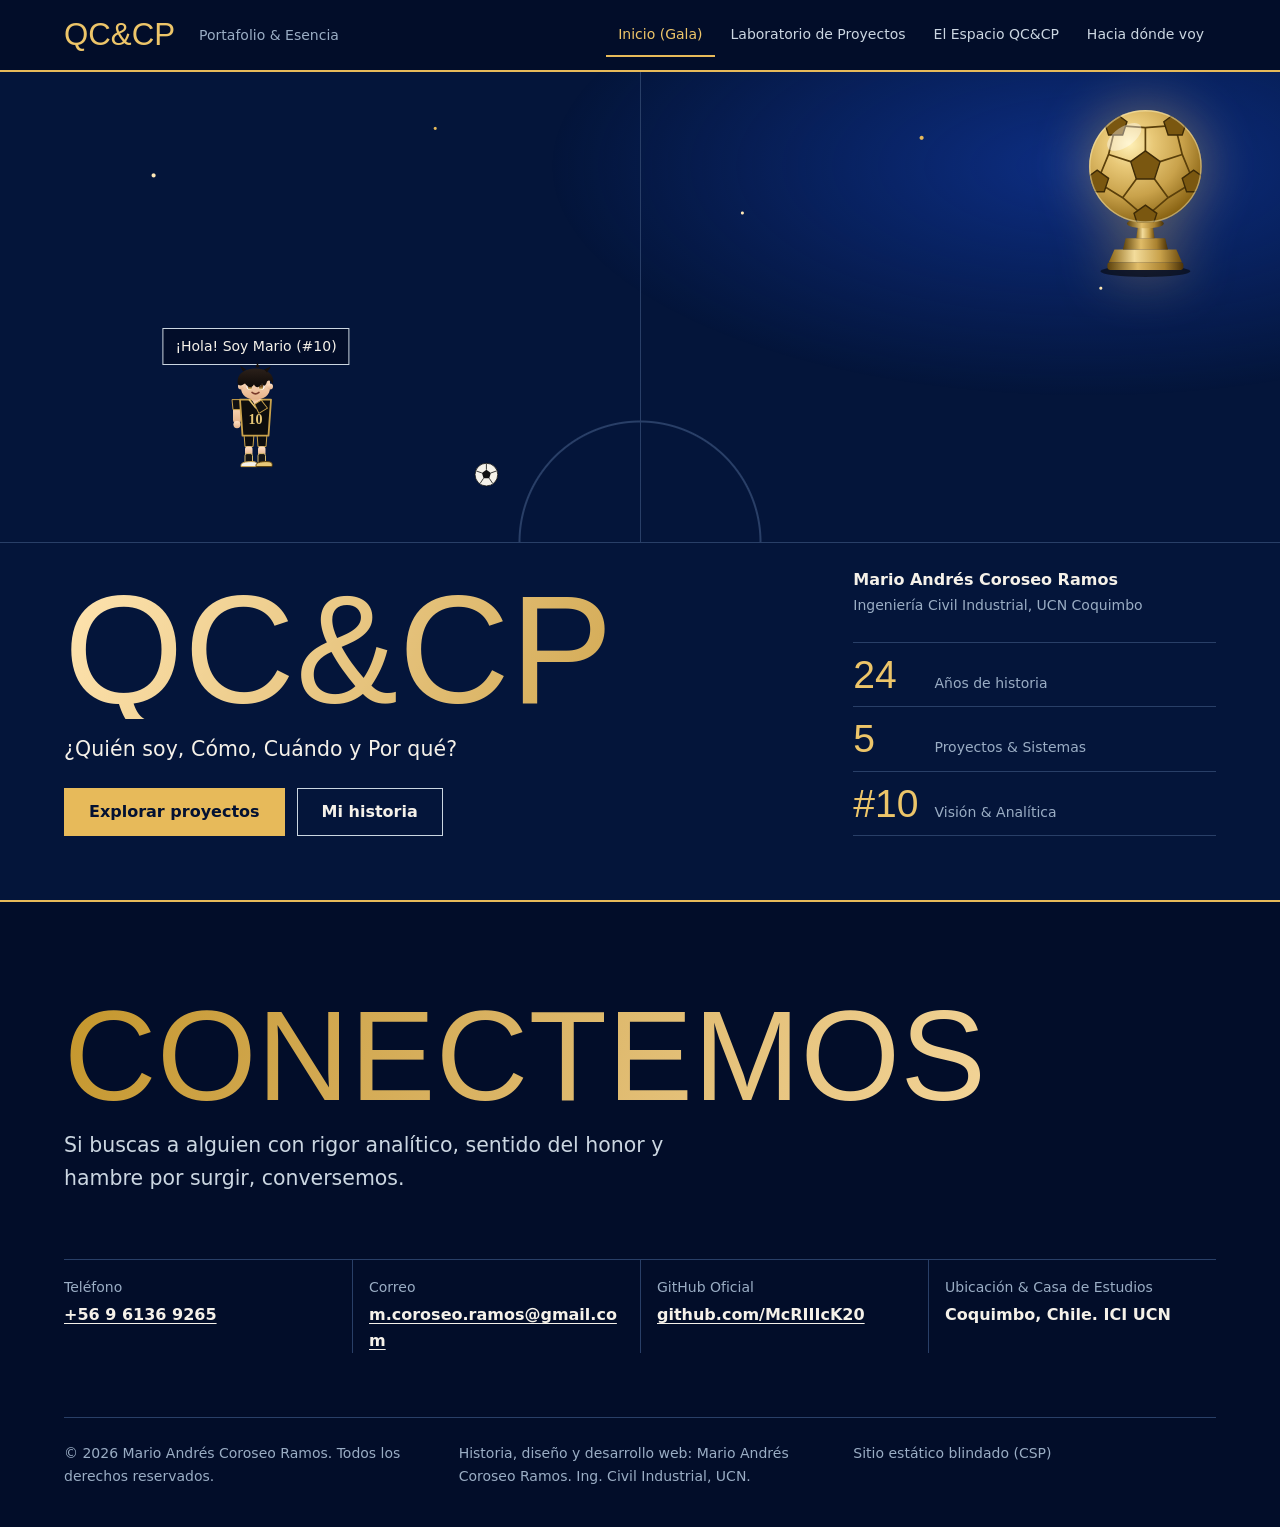
==== commit 02b5a05a: "Forzar la recarga de los estilos nuevos en GitHub Pages" ====
--- a/index.html
+++ b/index.html
@@ -12,7 +12,7 @@
 <link rel="preconnect" href="https://fonts.googleapis.com">
 <link rel="preconnect" href="https://fonts.gstatic.com" crossorigin>
 <link href="https://fonts.googleapis.com/css2?family=Anton&family=Public+Sans:wght@400;500;600&display=swap" rel="stylesheet">
-<link rel="stylesheet" href="site.css">
+<link rel="stylesheet" href="site.css?v=azul-u">
 </head>
 <body>
 <!-- LIBRERÍA DE SÍMBOLOS SVG ANIME & ICONOS -->
--- a/site.css
+++ b/site.css
@@ -1,19 +1,21 @@
-/* Hallmark · shape: kept (four views: Inicio, Laboratorio, Espacio, Futuro) · genre: editorial · theme: Manifesto (deal 2/3, seed personal-portfolio-life-story-51ef·62d2897d·2026-11-20·r0) · redesign: full
+/* Hallmark · shape: kept (four views: Inicio, Laboratorio, Espacio, Futuro) · genre: editorial · theme: Manifesto, recoloured U de Chile (by request: azul de la U, dorado y brillos) · redesign: full
  * hero: Ledge · nav: slab · footer: mast · imagery: none (the owner's own drawings, printed in ink) · signature: Mini Mario dribbling on a hairline pitch above QC&CP set at poster size
- * axes: dark/display-condensed/warm · posture: committed · contrast: pass · fold: pass · v2.0.0 */
+ * axes: dark/display-condensed/cool-blue with gold · posture: committed · contrast: pass · fold: pass · v2.0.0 */
 /* Hallmark · pre-emit critique: P4 H4 E4 S4 R3 V4 · weakest: R, the story pages stay long because every line is the owner's own; set as records and rows so each screen still reads as one idea */
-/* Hallmark · waive 38iii · the ampersand in QC&CP is the page's one red word, once, in the hero · Manifesto names one red word inside the hero head */
+/* Hallmark · waive 2b · a single-hue gold ramp from --color-accent-deep and --color-gold-light, on QC&CP, the section heads and Conectemos only · the owner asked to keep the gold and its shine */
+/* Hallmark · dismissed 29 · the soft gold glow sits on the trophy alone, the Balón de Oro the owner asked to keep shining */
 /* Hallmark · dropped the floating fake cursors, the traffic-light window dots and the icon tiles over the value cards · decoration the Floor bans, no content lost */
 /* Hallmark · reworded "El Espacio QC&CP · Mi Esencia" to two lines without the dot, and two dashes in the Belén and dream paragraphs to commas and parentheses · 63 and 19 name them */
 /* Hallmark · dismissed 77 · the site is four views switched by the nav, so each render shows one view; every view was checked full height by hand */
 /* Hallmark · dismissed F4 · "Mi historia" is the outlined secondary, only the red button is filled; the ink outfit chip is a toggle state, not a button recipe */
 /* Hallmark · dismissed render · this sandbox blocks fonts.googleapis.com; the shots used local copies of Anton and Public Sans */
-@import url("./tokens.css");
-@import url("./base.css");
+@import url("./tokens.css?v=azul-u");
+@import url("./base.css?v=azul-u");
 
 :root {
   --nav-h: 72px;
-  --illo-filter: grayscale(1) sepia(0.14) contrast(1.06);
+  --illo-filter: none;
+  --gold-ramp: linear-gradient(115deg, var(--color-accent-deep), var(--color-gold-light), var(--color-accent-deep));
 }
 
 body { color: var(--color-ink-2); line-height: 1.6; padding-top: env(safe-area-inset-top, 0px); padding-bottom: env(safe-area-inset-bottom, 0px); }
@@ -32,11 +34,11 @@
   transition: background-color var(--dur-short) var(--ease-out), color var(--dur-short) var(--ease-out), border-color var(--dur-short) var(--ease-out);
 }
 .cta, .btn-gh { background: var(--color-accent); color: var(--color-accent-ink); }
-.cta:hover, .btn-gh:hover { background: var(--color-accent-deep); }
+.cta:hover, .btn-gh:hover { background: var(--color-gold-light); }
 .cta:active, .btn-gh:active { background: var(--color-accent-deep); transform: translateY(1px); }
 .cta-sec, .btn-back, .detail-nav button { border-color: var(--color-ink-2); color: var(--color-ink); background: none; }
-.cta-sec:hover, .btn-back:hover, .detail-nav button:hover { background: var(--color-accent); border-color: var(--color-accent); color: var(--color-accent-ink); }
-.cta-sec:active, .btn-back:active, .detail-nav button:active { background: var(--color-accent-deep); border-color: var(--color-accent-deep); color: var(--color-accent-ink); }
+.cta-sec:hover, .btn-back:hover, .detail-nav button:hover { background: var(--color-paper-2); border-color: var(--color-accent); color: var(--color-accent-text); }
+.cta-sec:active, .btn-back:active, .detail-nav button:active { background: var(--color-paper-3); border-color: var(--color-accent-deep); color: var(--color-accent-text); }
 
 /* Nav: one slab across the top */
 #menuBtn {
@@ -45,14 +47,14 @@
   background: var(--color-paper); font: 600 var(--text-sm) var(--font-body);
   transition: background-color var(--dur-short) var(--ease-out), color var(--dur-short) var(--ease-out);
 }
-#menuBtn:hover, #menuBtn:active { background: var(--color-accent); border-color: var(--color-accent); color: var(--color-accent-ink); }
+#menuBtn:hover, #menuBtn:active { border-color: var(--color-accent); color: var(--color-accent-text); }
 nav#nav {
   position: sticky; top: 0; z-index: var(--z-sticky-nav);
   display: flex; align-items: center; gap: var(--space-lg);
   min-height: var(--nav-h); padding-inline: max(var(--gutter), calc((100% - var(--container)) / 2 + var(--gutter)));
-  background: var(--color-paper); border-bottom: var(--rule-bar) solid var(--color-ink);
-}
-nav .brand { font: 400 var(--text-2xl)/1 var(--font-display); color: var(--color-ink); text-transform: uppercase; }
+  background: var(--color-paper-3); border-bottom: 2px solid var(--color-accent);
+}
+nav .brand { font: 400 var(--text-2xl)/1 var(--font-display); color: var(--color-accent-text); text-transform: uppercase; }
 nav .brand-sub { font-size: var(--text-sm); color: var(--color-muted); }
 #navItems { display: flex; gap: var(--space-2xs); margin-left: auto; }
 #navItems button {
@@ -62,7 +64,7 @@
 }
 #navItems button:hover { color: var(--color-ink); border-bottom-color: var(--color-ink-2); }
 #navItems button:active { color: var(--color-accent-text); }
-#navItems button.on { color: var(--color-ink); border-bottom-color: var(--color-accent); }
+#navItems button.on { color: var(--color-accent-text); border-bottom-color: var(--color-accent); }
 
 /* Views: everything shows without script; the script turns them into pages */
 .view { padding-block: var(--space-3xl) var(--section-gap-s); }
@@ -73,7 +75,7 @@
 .title { font-size: var(--text-section); max-width: 16ch; }
 .rule { height: var(--rule-hair); background: var(--color-rule); margin-block: var(--space-lg) var(--space-xl); }
 .sub { max-width: 62ch; margin-bottom: var(--space-xl); color: var(--color-ink-2); font-size: var(--text-lead); line-height: 1.5; }
-.mini { position: absolute; right: var(--gutter); top: 0; width: 56px; height: 72px; filter: var(--illo-filter); opacity: 0.8; pointer-events: none; }
+.mini { position: absolute; right: var(--gutter); top: 0; width: 56px; height: 72px; pointer-events: none; }
 
 /* Hero: Ledge, a pitch above and QC&CP resting at its base */
 #inicio { padding-block: 0 var(--space-2xl); }
@@ -85,14 +87,22 @@
   border-bottom: var(--rule-hair) solid var(--color-rule);
   background:
     linear-gradient(var(--color-rule), var(--color-rule)) 50% 0 / var(--rule-hair) 100% no-repeat,
-    radial-gradient(circle at 50% 100%, transparent 119px, var(--color-rule) 120px, var(--color-rule) 121px, transparent 122px);
-}
-#field svg, #field .mario-char, .bud { filter: var(--illo-filter); }
+    radial-gradient(circle at 50% 100%, transparent 119px, var(--color-rule) 120px, var(--color-rule) 121px, transparent 122px),
+    radial-gradient(circle at 12% 22%, var(--color-gold-light) 0 1.5px, transparent 2.5px),
+    radial-gradient(circle at 34% 12%, var(--color-accent) 0 1px, transparent 2px),
+    radial-gradient(circle at 58% 30%, var(--color-gold-light) 0 1px, transparent 2px),
+    radial-gradient(circle at 72% 14%, var(--color-accent) 0 1.5px, transparent 2.5px),
+    radial-gradient(circle at 86% 46%, var(--color-gold-light) 0 1px, transparent 2px),
+    radial-gradient(ellipse 60% 70% at 85% 20%, color-mix(in oklab, var(--color-field) 55%, transparent), transparent 70%);
+}
+
 .heroin { width: 100%; max-width: var(--container); margin-inline: auto; padding-inline: var(--gutter); padding-top: var(--space-lg); display: grid; grid-template-columns: repeat(12, minmax(0, 1fr)); column-gap: var(--gap-columns); row-gap: var(--space-md); align-items: end; }
-.trophy { position: absolute; right: var(--gutter); top: var(--space-lg); width: clamp(96px, 10vw, 150px); height: auto; aspect-ratio: 200 / 260; filter: var(--illo-filter); z-index: var(--z-base); }
+.trophy { position: absolute; right: var(--gutter); top: var(--space-lg); width: clamp(110px, 11vw, 168px); height: auto; aspect-ratio: 200 / 260; filter: drop-shadow(0 0 28px color-mix(in oklab, var(--color-accent) 45%, transparent)); z-index: var(--z-base); }
 .hero-head { grid-column: 1 / 9; display: grid; gap: var(--space-md); min-width: 0; }
-.hero h1 { font-size: var(--text-display); line-height: var(--lh-tight); max-width: none; white-space: nowrap; animation: wipe var(--dur-long) var(--ease-out) both; }
-.hero h1 span { color: var(--color-accent-text); }
+.hero h1 { font-size: var(--text-display); line-height: var(--lh-tight); max-width: none; white-space: nowrap; }
+.hero h1, .title, #contacto h3 { background: linear-gradient(115deg, var(--color-accent-deep), var(--color-gold-light), var(--color-accent-deep)); background-size: 220% 100%; background-position: 0% 50%; -webkit-background-clip: text; background-clip: text; color: transparent; }
+.hero h1 { animation: wipe var(--dur-long) var(--ease-out) both, sheen 2.4s var(--ease-in-out) 0.5s 1 both; }
+@keyframes sheen { from { background-position: 0% 50%; } to { background-position: 100% 50%; } }
 @keyframes wipe { from { clip-path: inset(100% 0 0 0); } to { clip-path: inset(0); } }
 .hero h2 { font: 400 var(--text-lead)/1.4 var(--font-body); text-transform: none; color: var(--color-ink); max-width: 40ch; }
 .hero-name { color: var(--color-ink-2); }
@@ -102,7 +112,7 @@
 .counters { display: grid; margin: 0; }
 .counters div { display: grid; grid-template-columns: auto 1fr; align-items: baseline; gap: var(--space-md); padding-block: var(--space-sm); border-top: var(--rule-hair) solid var(--color-rule); }
 .counters div:last-child { border-bottom: var(--rule-hair) solid var(--color-rule); }
-.counters b { font: 400 var(--text-3xl)/1 var(--font-display); color: var(--color-ink); font-variant-numeric: tabular-nums; min-width: 3ch; }
+.counters b { font: 400 var(--text-3xl)/1 var(--font-display); color: var(--color-accent-text); font-variant-numeric: tabular-nums; min-width: 3ch; }
 .counters small { color: var(--color-muted); }
 
 /* Mini Mario on the pitch */
@@ -158,7 +168,7 @@
 .outfit-btn:active { background: var(--color-paper-3); }
 .outfit-btn.on { background: var(--color-ink); border-color: var(--color-ink); color: var(--color-paper); }
 
-.proj-grid { display: grid; border-top: var(--rule-bar) solid var(--color-ink); counter-reset: proj; }
+.proj-grid { display: grid; border-top: 2px solid var(--color-accent); counter-reset: proj; }
 .proj-grid.hide-grid, #projSubText.hide-grid { display: none !important; }
 .proj-card {
   counter-increment: proj; position: relative; cursor: pointer;
@@ -166,7 +176,7 @@
   padding-block: var(--space-xl); border-bottom: var(--rule-hair) solid var(--color-rule);
   transition: background-color var(--dur-short) var(--ease-out);
 }
-.proj-card::before { content: counter(proj, decimal-leading-zero); grid-column: 1 / 2; font: 400 var(--text-3xl)/1 var(--font-display); color: var(--color-muted); font-variant-numeric: tabular-nums; }
+.proj-card::before { content: counter(proj, decimal-leading-zero); grid-column: 1 / 2; font: 400 var(--text-3xl)/1 var(--font-display); color: var(--color-accent-deep); font-variant-numeric: tabular-nums; }
 .proj-card:hover, .proj-card.active-sim { background: var(--color-paper-2); }
 .proj-card:active { background: var(--color-paper-3); }
 .proj-card * { pointer-events: none; }
@@ -208,7 +218,7 @@
 /* One project opened */
 .proj-detail { display: none; }
 .proj-detail.on { display: block !important; }
-.detail-topbar { display: flex; flex-wrap: wrap; justify-content: space-between; align-items: center; gap: var(--space-sm); padding-bottom: var(--space-lg); margin-bottom: var(--space-2xl); border-bottom: var(--rule-bar) solid var(--color-ink); }
+.detail-topbar { display: flex; flex-wrap: wrap; justify-content: space-between; align-items: center; gap: var(--space-sm); padding-bottom: var(--space-lg); margin-bottom: var(--space-2xl); border-bottom: 2px solid var(--color-accent); }
 .detail-nav { display: flex; gap: var(--space-xs); }
 .detail-grid { display: grid; grid-template-columns: minmax(0, 5fr) minmax(0, 7fr); gap: var(--space-2xl); align-items: start; }
 .detail-stage-wrap { position: sticky; top: calc(var(--nav-h) + var(--space-lg)); }
@@ -255,21 +265,21 @@
 }
 .subtab:hover { color: var(--color-ink); }
 .subtab:active { color: var(--color-ink-2); }
-.subtab.on { color: var(--color-ink); border-bottom-color: var(--color-ink); }
+.subtab.on { color: var(--color-accent-text); border-bottom-color: var(--color-accent); }
 .js .subpane { display: none; }
 .js .subpane.on { display: block; animation: settle var(--dur-long) var(--ease-out) both; }
 .subpane + .subpane { margin-top: var(--space-3xl); }
 .js .subpane + .subpane { margin-top: 0; }
 
 .quote { font: 400 var(--text-display-s)/1.02 var(--font-display); text-transform: uppercase; color: var(--color-ink); max-width: 24ch; margin: 0 0 var(--space-xl); text-wrap: balance; }
-.grid.values { display: grid; border-top: var(--rule-bar) solid var(--color-ink); margin-bottom: var(--space-3xl); counter-reset: val; }
+.grid.values { display: grid; border-top: 2px solid var(--color-accent); margin-bottom: var(--space-3xl); counter-reset: val; }
 .values .card { counter-increment: val; display: grid; grid-template-columns: minmax(0, 1fr) minmax(0, 4fr) minmax(0, 7fr); column-gap: var(--gap-columns); align-items: baseline; padding-block: var(--space-lg); border-bottom: var(--rule-hair) solid var(--color-rule); }
-.values .card::before { content: counter(val); font: 400 var(--text-section)/1 var(--font-display); color: var(--color-muted); }
+.values .card::before { content: counter(val); font: 400 var(--text-section)/1 var(--font-display); color: var(--color-accent-deep); }
 .values .card h3 { font-size: var(--text-title); }
 .values .card p { color: var(--color-ink-2); }
 
-.belen-showcase { background: var(--color-paper-2); padding: var(--space-2xl) var(--space-xl); display: grid; grid-template-columns: repeat(12, minmax(0, 1fr)); column-gap: var(--gap-columns); row-gap: var(--space-lg); }
-.belen-showcase h3 { grid-column: 1 / 8; font-size: var(--text-display-s); max-width: 20ch; }
+.belen-showcase { background: var(--color-paper-2); border-top: 2px solid var(--color-accent); padding: var(--space-2xl) var(--space-xl); display: grid; grid-template-columns: repeat(12, minmax(0, 1fr)); column-gap: var(--gap-columns); row-gap: var(--space-lg); }
+.belen-showcase h3 { grid-column: 1 / 8; font-size: var(--text-display-s); max-width: 20ch; color: var(--color-accent-text); }
 .belen-badge { grid-column: 1 / 8; color: var(--color-muted); font-size: var(--text-sm); }
 .belen-text { grid-column: 1 / 13; columns: 2 30ch; column-gap: var(--space-2xl); }
 .belen-text p { margin-bottom: var(--space-md); color: var(--color-ink-2); break-inside: avoid; }
@@ -280,13 +290,13 @@
 .belen-pillar span { color: var(--color-ink-2); }
 
 .split { display: grid; grid-template-columns: minmax(0, 5fr) minmax(0, 7fr); gap: var(--space-2xl); align-items: start; }
-.fut { background: var(--color-paper-2); padding: var(--space-xl); display: grid; gap: var(--space-md); }
-.fut h3 { font-size: var(--text-display-s); }
+.fut { background: var(--color-paper-2); border: 1px solid var(--color-accent-deep); padding: var(--space-xl); display: grid; gap: var(--space-md); }
+.fut h3 { font-size: var(--text-display-s); color: var(--color-accent-text); }
 .fut .pos { color: var(--color-muted); }
 .stats { display: grid; grid-template-columns: repeat(3, minmax(0, 1fr)); border-block: var(--rule-hair) solid var(--color-rule); }
 .stats div { display: grid; gap: var(--space-2xs); padding: var(--space-sm) var(--space-md); border-left: var(--rule-hair) solid var(--color-rule); }
 .stats div:first-child { border-left: 0; padding-left: 0; }
-.stats b { font: 400 var(--text-3xl)/1 var(--font-display); color: var(--color-ink); font-variant-numeric: tabular-nums; }
+.stats b { font: 400 var(--text-3xl)/1 var(--font-display); color: var(--color-accent-text); font-variant-numeric: tabular-nums; }
 .stats small { color: var(--color-muted); }
 .row { display: grid; grid-template-columns: minmax(0, 2fr) minmax(0, 3fr); gap: var(--space-md); padding-block: var(--space-xs); border-bottom: var(--rule-hair) solid var(--color-rule); font-size: var(--text-sm); }
 .row span:first-child { color: var(--color-muted); }
@@ -294,7 +304,7 @@
 .como-text { display: grid; gap: var(--space-lg); }
 .como-text .lead { color: var(--color-ink); }
 
-.tl { border-top: var(--rule-bar) solid var(--color-ink); }
+.tl { border-top: 2px solid var(--color-accent); }
 .tl .fill { display: none; }
 .it { border-bottom: var(--rule-hair) solid var(--color-rule); }
 .it > button {
@@ -304,7 +314,7 @@
 }
 .it > button:hover { background: var(--color-paper-2); }
 .it > button:active { background: var(--color-paper-3); }
-.it small { font: 400 var(--text-2xl)/1 var(--font-display); text-transform: uppercase; color: var(--color-muted); }
+.it small { font: 400 var(--text-2xl)/1 var(--font-display); text-transform: uppercase; color: var(--color-accent-deep); }
 .it h3 { font-size: var(--text-title); }
 .it-place { color: var(--color-muted); font-size: var(--text-sm); }
 .it .more { grid-column: 2 / 4; display: none; color: var(--color-ink-2); }
@@ -316,7 +326,7 @@
 .viewport { overflow: hidden; }
 .track { display: flex; transition: transform var(--dur-long) var(--ease-in-out); }
 .slide { flex: 0 0 100%; display: grid; grid-template-columns: minmax(0, 7fr) minmax(0, 5fr); gap: var(--space-2xl); align-items: center; }
-.scene { position: relative; aspect-ratio: 16 / 10; min-height: 320px; overflow: hidden; background: var(--color-paper-2); border-bottom: var(--rule-bar) solid var(--color-ink); }
+.scene { position: relative; aspect-ratio: 16 / 10; min-height: 320px; overflow: hidden; background: radial-gradient(ellipse at 30% 20%, var(--color-paper-2), var(--color-paper-3)); border-bottom: 2px solid var(--color-accent); }
 .scene .el { position: absolute; filter: var(--illo-filter); }
 .slide:not(.act) .el { animation-play-state: paused; }
 .a-bob { animation: bob 1.2s var(--ease-in-out) infinite alternate; }
@@ -353,29 +363,29 @@
   font: 600 var(--text-sm) var(--font-body); color: var(--color-ink);
   transition: background-color var(--dur-short) var(--ease-out), color var(--dur-short) var(--ease-out), border-color var(--dur-short) var(--ease-out);
 }
-.ctrl > button:hover { background: var(--color-accent); border-color: var(--color-accent); color: var(--color-accent-ink); }
-.ctrl > button:active { background: var(--color-accent-deep); border-color: var(--color-accent-deep); color: var(--color-accent-ink); }
+.ctrl > button:hover { border-color: var(--color-accent); color: var(--color-accent-text); }
+.ctrl > button:active { background: var(--color-paper-3); border-color: var(--color-accent-deep); color: var(--color-accent-text); }
 #dots { display: flex; flex-wrap: wrap; gap: var(--space-2xs); flex: 1; }
 #dots button { width: 28px; height: 44px; padding: 0; border: 0; background: linear-gradient(var(--color-rule), var(--color-rule)) 50% 50% / 100% 3px no-repeat; border-radius: 0; transition: background-size var(--dur-short) var(--ease-out); }
 #dots button:hover { background-image: linear-gradient(var(--color-ink-2), var(--color-ink-2)); }
-#dots button.on { background-image: linear-gradient(var(--color-ink), var(--color-ink)); background-size: 100% 6px; }
+#dots button.on { background-image: linear-gradient(var(--color-accent), var(--color-accent)); background-size: 100% 6px; }
 .cnt { color: var(--color-muted); font-size: var(--text-sm); margin-top: var(--space-xs); font-variant-numeric: tabular-nums; }
 
 /* Futuro: a record of horizons, then the one red field */
 .futuro-lead { font: 400 var(--text-display-s)/1.02 var(--font-display); text-transform: uppercase; color: var(--color-ink); max-width: 26ch; margin-bottom: var(--space-lg); text-wrap: balance; }
-.grid.roadmap { display: grid; border-top: var(--rule-bar) solid var(--color-ink); margin-top: var(--space-2xl); }
+.grid.roadmap { display: grid; border-top: 2px solid var(--color-accent); margin-top: var(--space-2xl); }
 .roadmap .card { display: grid; grid-template-columns: minmax(0, 4fr) minmax(0, 2fr) minmax(0, 6fr); column-gap: var(--gap-columns); align-items: baseline; padding-block: var(--space-xl); border-bottom: var(--rule-hair) solid var(--color-rule); }
 .roadmap-tag { font: 600 var(--text-lg)/1.3 var(--font-body); color: var(--color-muted); font-variant-numeric: tabular-nums; }
 .roadmap .card h3 { font-size: var(--text-title); }
 .roadmap .card p { color: var(--color-ink-2); }
-.dream-card { margin-top: var(--space-3xl); background: var(--color-accent); color: var(--color-accent-ink); padding: var(--space-2xl) var(--space-xl); display: grid; grid-template-columns: repeat(12, minmax(0, 1fr)); column-gap: var(--gap-columns); row-gap: var(--space-md); }
-.dream-card h3 { grid-column: 1 / 11; font-size: var(--text-display-s); color: var(--color-accent-ink); max-width: 22ch; }
-.dream-badge { grid-column: 1 / 11; font-size: var(--text-sm); color: var(--color-accent-ink); }
-.dream-card p { grid-column: 1 / 10; color: var(--color-accent-ink); font-size: var(--text-lead); line-height: 1.5; }
-.dream-card b { color: var(--color-accent-ink); }
+.dream-card { margin-top: var(--space-3xl); background: var(--color-field); color: var(--color-ink); border-top: 2px solid var(--color-accent); padding: var(--space-2xl) var(--space-xl); display: grid; grid-template-columns: repeat(12, minmax(0, 1fr)); column-gap: var(--gap-columns); row-gap: var(--space-md); }
+.dream-card h3 { grid-column: 1 / 11; font-size: var(--text-display-s); color: var(--color-accent-text); max-width: 22ch; }
+.dream-badge { grid-column: 1 / 11; font-size: var(--text-sm); color: var(--color-ink-2); }
+.dream-card p { grid-column: 1 / 10; color: var(--color-ink); font-size: var(--text-lead); line-height: 1.5; }
+.dream-card b { color: var(--color-ink); }
 
 /* Footer: a mast */
-#contacto { border-top: var(--rule-bar) solid var(--color-ink); padding-block: var(--space-3xl) var(--space-xl); }
+#contacto { background: var(--color-paper-3); border-top: 2px solid var(--color-accent); padding-block: var(--space-3xl) var(--space-xl); }
 #contacto h3 { font-size: clamp(4rem, 10vw, 9rem); line-height: var(--lh-tight); max-width: none; }
 .contact-line { margin-top: var(--space-md); max-width: 52ch; font-size: var(--text-lead); color: var(--color-ink-2); }
 #contacto .grid { display: grid; grid-template-columns: repeat(4, minmax(0, 1fr)); margin-block: var(--space-2xl); border-top: var(--rule-hair) solid var(--color-rule); }
